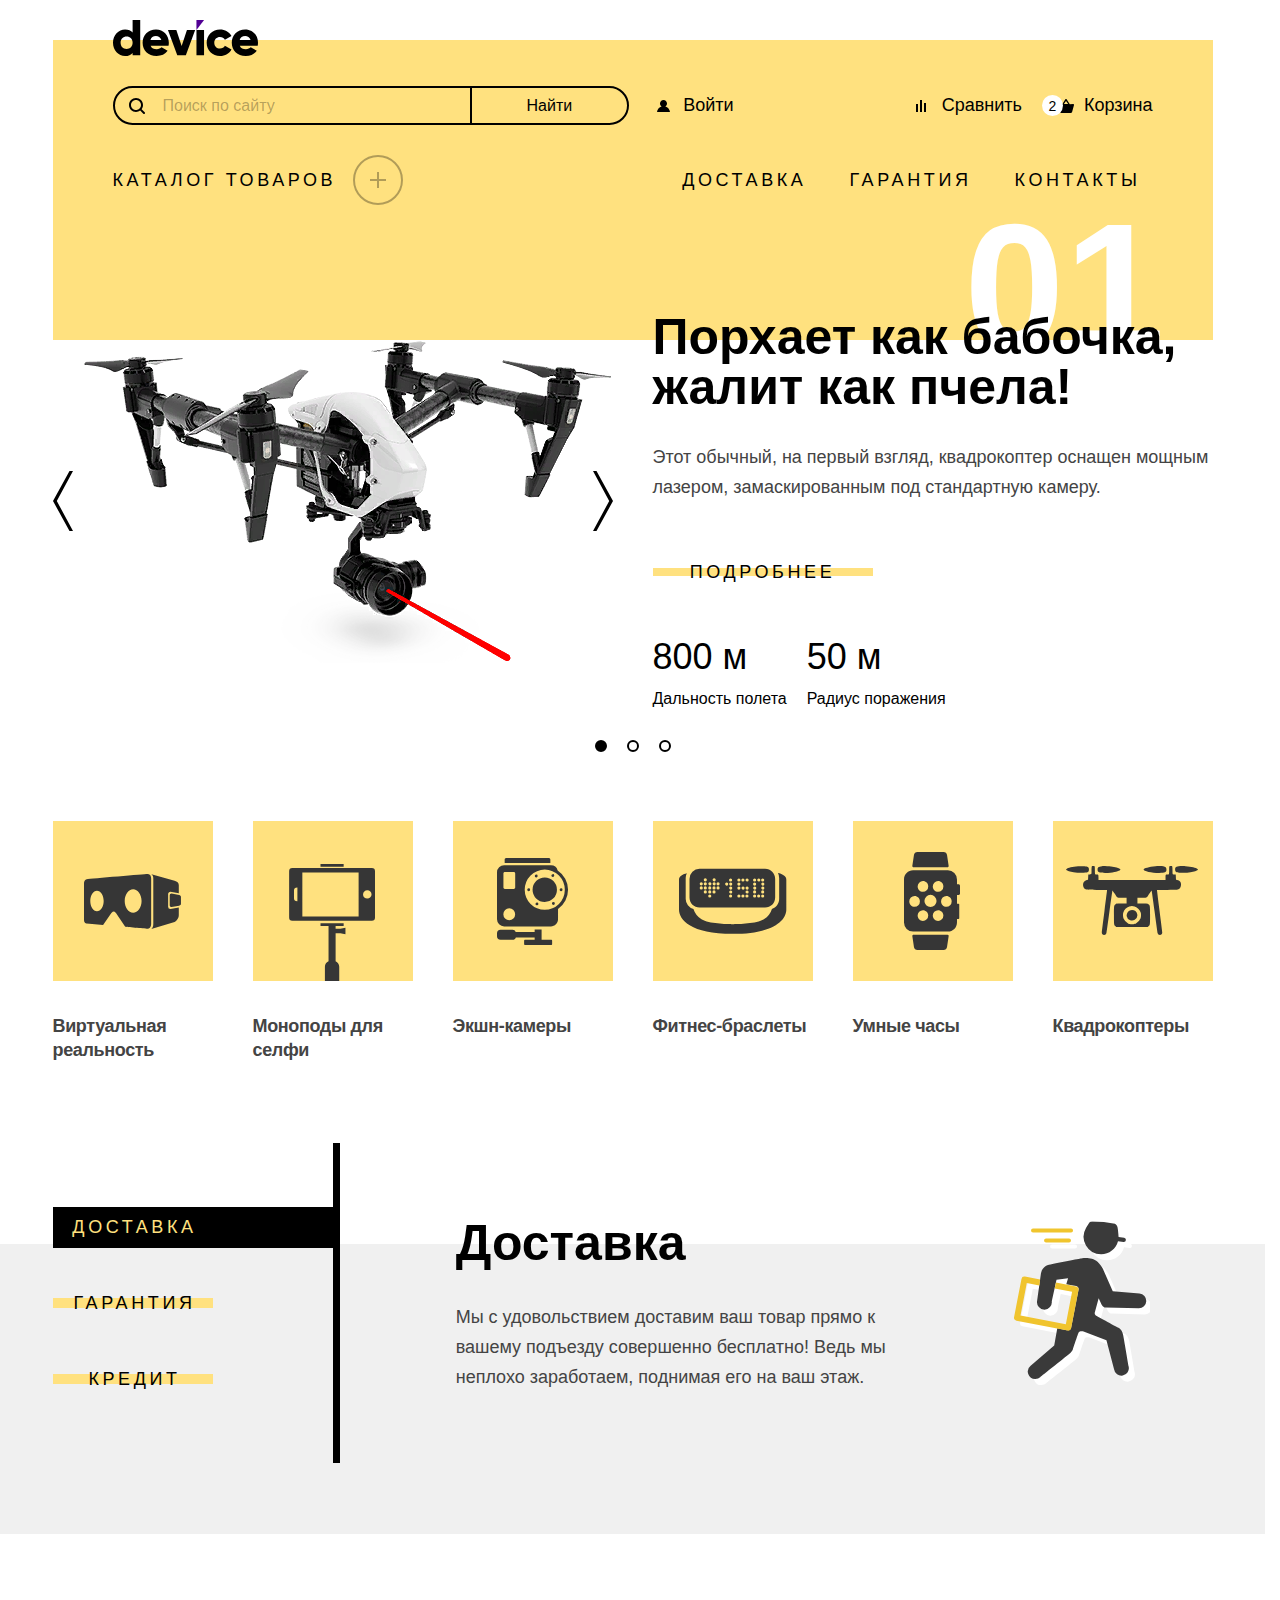
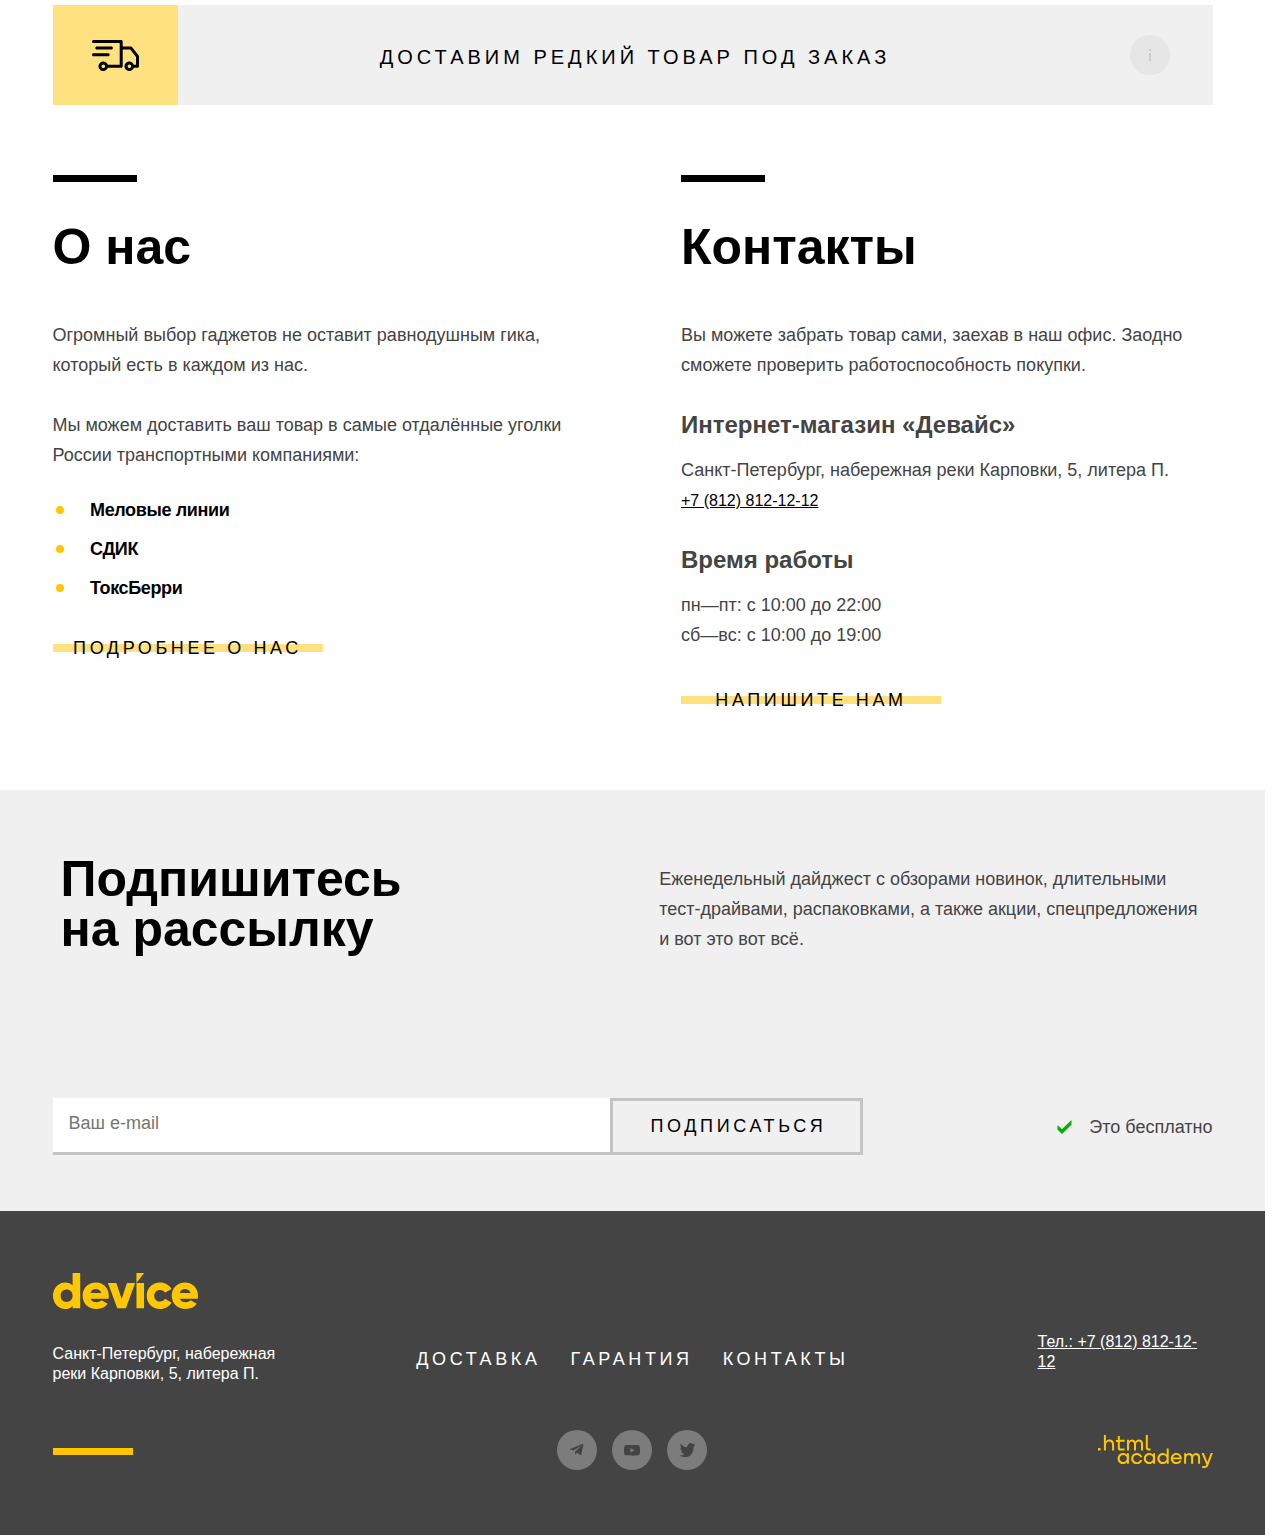
==== index.html @ 2ab0b75d "Верстает слайдер" ====
<!DOCTYPE html>
<html lang="ru">

  <head>
    <meta charset="utf-8">
    <title>HTML Academy: Девайс</title>
    <link rel="stylesheet" href="styles/styles.min.css">
    <link rel="icon" href="images/icons/favicon.png" type="image/png">
  </head>

  <body>

    <div class="grid-container">

      <header class="header">
        <a class="header__logo-link" href="#">
          <img src="images/logo-header.svg" width="145" height="36" alt="Логотип магазина Девайс">
        </a>
        <form class="header__search-form" action="https://echo.htmlacademy.ru/" method="post">
          <label class="header__search-title">
            <span class="visually-hidden">Найти товары в магазине Девайс</span>
            <input class="field header__search-input" type="text" name="search" placeholder="Поиск по сайту" required>
            <span class="header__search-icon"></span>
          </label>
          <button class="header__search-button button" type="submit">Найти</button>
        </form>
        <nav class="header__user-navigation">
          <a class="user-nav-link user-signin-link header__user-item" href="#">Войти</a>
          <a class="user-nav-link user-compare-link header__product-item" href="#">Сравнить</a>
          <div class="header__product-item">
            <a class="user-nav-link user-basket-link" href="#">Корзина
              <span class="header__basket-count">2</span>
            </a>
            <!-- Чтобы открыть поповер с корзиной, нужно добавить класс "header_basket-open" -->
            <div class="header__basket-container">
              <ul class="header__basket-list">
                <li class="header__basket-item">
                  <a class="header__basket-link" href="#">
                    <img class="header__basket-thumb" src="images/products/amateur-selfie-stick-small.jpg" width="39" height="43" alt="Любительская селфи-палка">
                    <h2 class="header__basket-title">Любительская селфи-палка</h2>
                  </a>
                  <button class="header__basket-close-button" type="button">
                    <span class="visually-hidden">Удалить товар из корзины</span>
                  </button>
                </li>
                <li class="header__basket-item">
                  <a class="header__basket-link" href="#">
                    <img class="header__basket-thumb" src="images/products/professional-selfie-stick-small.jpg" width="39" height="43" alt="Профессиональная селфи-палка">
                    <h2 class="header__basket-title">Профессиональная селфи-палка</h2>
                  </a>
                  <button class="header__basket-close-button" type="button">
                    <span class="visually-hidden">Удалить товар из корзины</span>
                  </button>
                </li>
              </ul>
              <div class="header__basket-info">
                <span class="header__basket-total">Товаров:
                  <span class="header__basket-total-count">2</span>
                </span>
                <span class="header__basket-price">Сумма:
                  <span class="header__basket-sum">2000</span> ₽
                </span>
              </div>
              <a class="button header__basket-open-button" href="#">Открыть корзину</a>
            </div>
          </div>
        </nav>
        <div class="catalog header__catalog">
          <a class="button catalog__button" href="#">Каталог товаров</a>
          <!-- Чтобы открыть каталог, нужно добавить класс "catalog_open" -->
          <ul class="catalog__list">
            <li class="catalog__item">
              <a class="catalog__link" href="#">Виртуальная реальность</a>
            </li>
            <li class="catalog__item">
              <a class="catalog__link" href="#">Моноподы для cелфи</a>
            </li>
            <li class="catalog__item">
              <a class="catalog__link" href="#">Экшн-камеры</a>
            </li>
            <li class="catalog__item">
              <a class="catalog__link" href="#">Фитнес-браслеты</a>
            </li>
            <li class="catalog__item">
              <a class="catalog__link" href="#">Умные часы</a>
            </li>
            <li class="catalog__item">
              <a class="catalog__link" href="#">Квадрокоптеры</a>
            </li>
          </ul>
        </div>
        <nav class="nav-info header__info-navigation">
          <ul class="nav-info__list">
            <li class="nav-info__item">
              <a class="nav-info__link" href="#">Доставка</a>
            </li>
            <li class="nav-info__item">
              <a class="nav-info__link" href="#">Гарантия</a>
            </li>
            <li class="nav-info__item">
              <a class="nav-info__link" href="#">Контакты</a>
            </li>
          </ul>
        </nav>
      </header>

      <main class="main">
        <h1 class="visually-hidden">Интернет-магазин Девайс</h1>
        <section class="slider">
          <div class="slider__count">
            <span class="slider__count-number slider_opacity">01</span>
          </div>
          <div class="slider__inner">
            <div class="slider__images">
              <img class="slider__image slider_opacity" src="images/products/slider/product-1.png" width="560" height="349" alt="Самые популярные товары">
              <div class="slider__buttons">
                <button class="button slider__button-control slider_prev" type="button">
                  <span class="visually-hidden">Предыдущий товар</span>
                </button>
                <button class="button slider__button-control slider_next" type="button">
                  <span class="visually-hidden">Следующий товар</span>
                </button>
              </div>
            </div>
            <h2 class="heading slider__title slider_opacity">Порхает как бабочка, жалит как пчела!</h2>
            <p class="paragraph slider__description slider_opacity">Этот обычный, на первый взгляд, квадрокоптер оснащен мощным лазером, замаскированным под стандартную камеру.</p>
            <a class="button slider__button button_yellow" href="#">Подробнее</a>
            <div class="product-parameters slider__parameters slider_opacity">
              <dl class="product-parameters__list">
                <dt class="product-parameters__title">Дальность полета</dt>
                <dd class="product-parameters__description">800 м</dd>
              </dl>
              <dl class="product-parameters__list">
                <dt class="product-parameters__title">Радиус поражения</dt>
                <dd class="product-parameters__description">50 м</dd>
              </dl>
            </div>
            <ol class="slider__pagination">
              <li class="slider__pagination-item">
                <button class="button slider__point slider_current-point" type="button" id="element_1">
                  <span class="visually-hidden">1 товар</span>
                </button>
              </li>
            </ol>
          </div>
        </section>
        <section class="products">
          <h2 class="visually-hidden">Преимущества магазина Девайс</h2>
          <ul class="products__list">
            <li class="products products__item">
              <a class="products__link" href="#">
                <span class="products__logo products_virtual-reality"></span>
                <p class="paragraph products__text">Виртуальная реальность</p>
              </a>
            </li>
            <li class="products products__item">
              <a class="products__link" href="#">
                <span class="products__logo products_monopods"></span>
                <p class="paragraph products__text">Моноподы для селфи</p>
              </a>
            </li>
            <li class="products products__item">
              <a class="products__link" href="#">
                <span class="products__logo products_action-cameras"></span>
                <p class="paragraph products__text">Экшн-камеры</p>
              </a>
            </li>
            <li class="products products__item">
              <a class="products__link" href="#">
                <span class="products__logo products_fitness-bracelets"></span>
                <p class="paragraph products__text">Фитнес-браслеты</p>
              </a>
            </li>
            <li class="products products__item">
              <a class="products__link" href="#">
                <span class="products__logo products_smart-watches"></span>
                <p class="paragraph products__text">Умные часы</p>
              </a>
            </li>
            <li class="products products__item">
              <a class="products__link" href="#">
                <span class="products__logo products_quadrocopters"></span>
                <p class="paragraph products__text">Квадрокоптеры</p>
              </a>
            </li>
          </ul>
        </section>
        <section class="advantages">
          <div class="advantages__background"></div>
          <div class="advantages__wrapper">
            <ul class="advantages__list">
              <li class="advantages__item">
                <button class="button advantages__button button_yellow advantages_current" type="button">
                  <span class="advantages__button-text">Доставка</span>
                </button>
              </li>
              <li class="advantages__item">
                <button class="button advantages__button button_yellow" type="button">
                  <span class="advantages__button-text">Гарантия</span>
                </button>
              </li>
              <li class="advantages__item">
                <button class="button advantages__button button_yellow" type="button">
                  <span class="advantages__button-text">Кредит</span>
                </button>
              </li>
            </ul>
            <div class="advantages__inner">
              <div class="advantages__description advantages_delivery">
                <h2 class="advantages__title">Доставка</h2>
                <p class="paragraph advantages__text">Мы с удовольствием доставим ваш товар прямо к вашему подъезду совершенно бесплатно! Ведь мы неплохо заработаем, поднимая его на ваш этаж.</p>
              </div>
              <div class="advantages__description advantages_warranty visually-hidden">
                <h2 class="advantages__title">Гарантия</h2>
                <p class="paragraph advantages__text">Если из-за возгорания купленного у нас товара у вас сгорит дом — не переживайте, мы выдадим вам новый. Товар, не дом, конечно же.</p>
              </div>
              <div class="advantages__description advantages_credit visually-hidden">
                <h2 class="advantages__title">Кредит</h2>
                <p class="paragraph advantages__text">Залезть в долговую яму стало проще! Кредитные консультанты подберут для вас наиболее выгодные условия кредита. Выгодные для банка, разумеется.</p>
              </div>
            </div>
          </div>
        </section>
        <div class="delivery">
          <a class="delivery__link" href="#">Доставим редкий товар под заказ</a>
        </div>
        <section class="about">
          <div class="about__wrapper">
            <h2 class="heading about__title-h2">О нас</h2>
            <p class="paragraph about__text">Огромный выбор гаджетов не оставит равнодушным гика, который есть в каждом из нас.</p>
            <p class="paragraph about__text">Мы можем доставить ваш товар в самые отдалённые уголки России транспортными компаниями:</p>
            <ul class="list about__list">
              <li class="list__item about__item">Меловые линии</li>
              <li class="list__item about__item">СДИК</li>
              <li class="list__item about__item">ТоксБерри</li>
            </ul>
            <a class="button about__button button_yellow" href="#">Подробнее о нас</a>
          </div>
          <div class="about__wrapper">
            <h2 class="heading about__title-h2">Контакты</h2>
            <p class="paragraph about__text">Вы можете забрать товар сами, заехав в наш офис. Заодно сможете проверить работоспособность покупки.</p>
            <h3 class="heading about__title-h3">Интернет-магазин «Девайс»</h3>
            <p class="paragraph about__text">Санкт-Петербург, набережная реки Карповки, 5, литера П.
              <a class="phone-number about__link" href="tel:+78128121212">+7 (812) 812-12-12</a>
            </p>
            <h3 class="heading about__title-h3">Время работы</h3>
            <p class="paragraph about__text">
              пн—пт: с 10:00 до 22:00<br>
              сб—вс: с 10:00 до 19:00
            </p>
            <a class="button about__button button_yellow about_button" href="#">Напишите нам</a>
          </div>
        </section>
        <section class="subscribe">
          <div class="subscribe__wrapper">
            <h2 class="heading subscribe__title-h2">Подпишитесь на рассылку</h2>
            <p class="paragraph subscribe__text">Еженедельный дайджест с обзорами новинок, длительными тест-драйвами, распаковками, а также акции, спецпредложения и вот это вот всё.</p>
            <form class="subscribe__form" action="https://echo.htmlacademy.ru/" method="post">
              <label class="subscribe__label">
                <span class="visually-hidden">Введите свой e-mail</span>
                <!-- Класс ошибки для поля ввода "subscribe_error" -->
                <input class="field subscribe__input" type="email" name="email" placeholder="Ваш e-mail" required>
              </label>
              <button class="button subscribe__button" type="submit">Подписаться</button>
              <!-- Класс отображения текстовой ошибки - "subscribe_error-open" -->
              <span class="subscribe__error-text">Забавный у вас адрес</span>
            </form>
            <span class="subscribe__free">Это бесплатно</span>
          </div>
        </section>
      </main>

      <footer class="footer">
        <div class="footer__inner">
          <div class="footer__contacts">
            <a class="footer__logo-link" href="#">
              <img src="images/logo-footer.svg" width="145" height="36" alt="Логотип магазина Девайс">
            </a>
            <address class="footer__address">Санкт-Петербург, набережная реки Карповки, 5, литера П.</address>
          </div>
          <div class="footer__info-wrapper">
            <nav class="nav-info footer__info-navigation">
              <ul class="nav-info__list footer_nav-info_list">
                <li class="nav-info__item footer_nav-info_margin">
                  <a class="nav-info__link footer_nav-info_link" href="#">Доставка</a>
                </li>
                <li class="nav-info__item footer_nav-info_margin">
                  <a class="nav-info__link footer_nav-info_link" href="#">Гарантия</a>
                </li>
                <li class="nav-info__item footer_nav-info_margin">
                  <a class="nav-info__link footer_nav-info_link" href="#">Контакты</a>
                </li>
              </ul>
            </nav>
            <ul class="social-list footer__social-wrapper">
              <li class="social-item footer__social-item">
                <a class="social-link footer__social-link social-link_telegram" href="https://t.me/htmlacademy" target="_blank" rel="nofollow">
                  <span class="visually-hidden">Станица в Телеграм</span>
                </a>
              </li>
              <li class="social-item footer__social-item">
                <a class="social-link footer__social-link social-link_youtube" href="https://www.youtube.com/user/htmlacademyru" target="_blank" rel="nofollow">
                  <span class="visually-hidden">Станица в YouTube</span>
                </a>
              </li>
              <li class="social-item footer__social-item">
                <a class="social-link footer__social-link social-link_twitter" href="https://twitter.com/htmlacademy_ru" target="_blank" rel="nofollow">
                  <span class="visually-hidden">Станица в Твиттере</span>
                </a>
              </li>
            </ul>
          </div>
          <div class="phone footer__phone-wrapper">
            <a class="phone-number footer__phone" href="tel:+78128121212">Тел.: +7 (812) 812-12-12</a>
            <a class="copyright footer__copyright" href="https://htmlacademy.ru/" aria-label="Сайт разработчиков макета" target="_blank">
              <svg class="copyright__svg footer_copyright-svg" width="115" height="33" viewBox="0 0 115 33" xmlns="http://www.w3.org/2000/svg" role="img">
                <path d="M0 12.9v2.6h2.5v-2.6H0ZM11.6 4.5c-1.6 0-2.8.7-3.6 1.7h-.1V0h-2v15.5h2v-5.3c0-2.1 1.3-3.6 3.3-3.6 1.8 0 2.9 1.4 2.9 3.2v5.7h2V9.4c.1-3-1.8-4.9-4.5-4.9ZM26.6 4.8h-4.8V1.1h-2v3.8h-1.9v2h1.9v6c0 1.7 1 2.7 2.7 2.7h4.1v-2h-3.7c-.7 0-1.1-.4-1.1-1.1V6.8h4.8v-2ZM41.1 4.6c-1.6 0-2.9.8-3.5 2.1h-.1c-.6-1.2-1.8-2.1-3.4-2.1-1.4 0-2.5.8-3.1 1.8h-.1V4.8H29v10.6h2V10c0-2 1-3.5 2.6-3.5 1.5 0 2.4 1 2.4 2.6v6.3h2V9.8c0-2.4 1.4-3.3 2.6-3.3 1.5 0 2.4 1 2.4 2.6v6.3h2V8.9c.1-2.5-1.4-4.3-3.9-4.3ZM47.8 12.7c0 1.7 1 2.7 2.8 2.7h2v-2h-1.7c-.7 0-1.1-.4-1.1-1.1V0h-2v12.7ZM28.9 19.7c-.9-1.1-2.2-1.8-3.9-1.8-3.1 0-5.4 2.3-5.4 5.6s2.3 5.6 5.4 5.6c1.8 0 3-.8 3.8-1.9h.1v1.6h2V18.2h-2v1.5Zm-3.6 7.4c-2.2 0-3.6-1.6-3.6-3.6s1.4-3.6 3.6-3.6 3.6 1.6 3.6 3.6c0 1.9-1.4 3.6-3.6 3.6ZM44.2 22c-.5-2.4-2.6-4.1-5.4-4.1a5.4 5.4 0 0 0-5.6 5.6c0 3.1 2.2 5.6 5.6 5.6 2.8 0 4.9-1.8 5.4-4.2h-2.1a3.4 3.4 0 0 1-3.3 2.3c-2.2 0-3.6-1.6-3.6-3.6s1.4-3.6 3.6-3.6c1.6 0 2.8 1 3.3 2.2h2.1V22ZM55.1 19.7c-.9-1.1-2.2-1.8-3.9-1.8-3.1 0-5.4 2.3-5.4 5.6s2.3 5.6 5.4 5.6c1.8 0 3-.8 3.8-1.9h.1v1.6h2V18.2h-2v1.5Zm-3.6 7.4c-2.2 0-3.6-1.6-3.6-3.6s1.4-3.6 3.6-3.6 3.6 1.6 3.6 3.6c0 1.9-1.5 3.6-3.6 3.6ZM68.7 19.8c-.9-1.1-2.2-1.9-3.9-1.9-3.1 0-5.4 2.3-5.4 5.6s2.2 5.6 5.4 5.6c1.7 0 3-.8 3.8-1.8h.1v1.5h2V13.4h-2v6.4Zm-3.6 7.3c-2.2 0-3.6-1.6-3.6-3.6s1.4-3.6 3.6-3.6 3.6 1.6 3.6 3.6c-.1 2-1.5 3.6-3.6 3.6ZM78.3 17.9c-3.3 0-5.5 2.5-5.5 5.6 0 3 2.1 5.6 5.5 5.6 2.5 0 4.5-1.3 5.2-3.6h-2.1c-.5 1-1.6 1.6-3 1.6-1.9 0-3.3-1.3-3.4-2.9h8.8c.2-3.6-2-6.3-5.5-6.3Zm0 1.9c1.7 0 3 1 3.3 2.6h-6.5c.3-1.5 1.5-2.6 3.2-2.6ZM98.2 17.9c-1.6 0-2.9.8-3.6 2h-.1c-.6-1.2-1.8-2-3.4-2-1.4 0-2.5.7-3.1 1.8v-1.5h-1.9v10.6h2v-5.4c0-2 1-3.4 2.6-3.5 1.5 0 2.4 1 2.4 2.6v6.3h2v-5.6c0-2.4 1.4-3.3 2.6-3.3 1.5 0 2.4 1 2.4 2.6v6.3h2v-6.5c.1-2.6-1.4-4.4-3.9-4.4ZM109.4 27l-3.6-8.9h-2.2l4.8 11.6c-.3.9-.7 1.2-1.7 1.2h-2.5v2h2.5c1.8 0 2.8-.8 3.5-2.6l4.7-12.2h-2.1l-3.4 8.9Z" />
              </svg>
            </a>
          </div>
        </div>
      </footer>
    </div>
    <dialog class="modal" id="modal-delivery">
      <section class="modal__wrapper">
        <h2 class="heading modal__title">Доставка под заказ</h2>
        <button class="button modal__close-button" type="button">
          <span class="visually-hidden">Закрыть окно доставки</span>
        </button>
        <form class="modal__form" action="https://echo.htmlacademy.ru/" method="post">
          <label class="modal__input-title modal__input-title_name modal__input-title_margin">
            <span class="modal__input-text">Ваше имя:</span>
            <span class="modal__input-inner modal__input-inner_name">
              <input class="field modal__input modal__input_name" type="text" name="name" placeholder="Введите имя">
            </span>
            <!-- Для отображение заметки, надо добавить класс "modal__info_show" блоку ниже -->
            <span class="modal__info modal__info_name">Добавьте имя</span>
          </label>
          <!-- Чтобы отобразить сообщение об ошибке, надо добавить класс "modal__input-title_error" блоку ниже -->
          <label class="modal__input-title modal__input-title_email modal__input-title_margin">
            <span class="modal__input-text">Ваш e-mail:</span>
            <span class="modal__input-inner modal__input-inner_email">
              <input class="field modal__input modal__input_email" type="text" name="e-mail" placeholder="Введите e-mail">
            </span>
            <span class="modal__info modal__info_error-text">Забавный у вас адрес</span>
          </label>
          <label class="modal__input-title modal__input-title_comment">
            <span class="modal__input-text">Что нужно привезти:</span>
            <span class="modal__input-inner">
              <input class="field modal__input" type="text" name="comment" placeholder="В свободной форме">
            </span>
          </label>
          <div class="modal__wrapper-tooltip">
            <span class="modal__inner-tooltip">
              <label class="modal__input-title modal__input-title_display" for="input-amount">
                <span class="modal__input-text">Количество:</span>
              </label>
              <span class="tooltip modal__tooltip">
                <button class="button tooltip__button" type="button" aria-labelledby="tooltip-text"></button>
                <span class="tooltip__text" id="tooltip-text">Постараемся найти, сколько нужно. Привезём сколько получится по требованиям к провозу багажа.</span>
              </span>
            </span>
            <div class="modal__inner-input">
              <button class="button modal__button-input modal__button-input_minus" type="button">
                <span class="visually-hidden">Уменьшить количество</span>
              </button>
              <button class="button modal__button-input modal__button-input_plus" type="button">
                <span class="visually-hidden">Увеличить количество</span>
              </button>
              <input class="field modal__input modal__input_number" id="input-amount" type="number" name="amount" value="1">
            </div>
          </div>
          <button class="button modal__button-submit button_yellow" type="submit">Отправить</button>
        </form>
      </section>
    </dialog>
    <script src="scripts/script.js"></script>
    <script src="scripts/modal.js"></script>
    <script src="scripts/slider.js"></script>
  </body>

</html>
---- styles/styles.min.css ----
.modal__button-input:hover,.modal__close-button:hover,.phone-number:hover,.footer__logo-link:hover,.products__link:hover,.slider__point:hover,.slider__button-control:hover,.nav-info__link:hover,.catalog__link:hover,.header__basket-close-button:hover,.header__basket-link:hover,.header__logo-link:hover,.user-nav-link:hover{opacity:.6}.modal__button-input:active,.modal__input:disabled,.modal__close-button:active,.phone-number:active,.social-link:active::before,.footer__logo-link:active,.copyright__svg:active,.subscribe__button:disabled,.subscribe__input:disabled,.delivery__link:active,.products__link:active,.slider__point:active,.slider__button-control:active,.nav-info__link:active,.catalog__link:active,.header__basket-close-button:active,.header__basket-link:active,.header__logo-link:active,.user-nav-link:active,.header__search-button:disabled,.header__search-input:disabled+.header__search-form__icon,.header__search-input:disabled,.button:disabled{opacity:.3}.header__search-button:disabled,.header__search-input:disabled+.header__search-form__icon,.header__search-input:disabled,.button:disabled{pointer-events:none}.social-list,.advantages__list,.products__list,.slider__pagination,.nav-info__list,.catalog__list,.header__basket-list,.list{margin:0;padding:0;list-style:none}.phone-number,.delivery__link,.products__link,.nav-info__link,.catalog__link,.header__basket-link{color:#000;text-decoration:none}@font-face{font-style:normal;font-weight:400;font-family:"Rubik";font-display:swap;src:url("../fonts/rubik/rubik-400.woff2") format("woff2")}@font-face{font-style:normal;font-weight:700;font-family:"Rubik";font-display:swap;src:url("../fonts/rubik/rubik-700.woff2") format("woff2")}@font-face{font-style:normal;font-weight:800;font-family:"Raleway";font-display:swap;src:url("../fonts/raleway/raleway-800.woff2") format("woff2")}*,*::before,*::after{box-sizing:border-box}*:focus{outline:2px solid #af4fff}*:focus:not(:focus-visible){outline:none}*:focus-visible{outline:2px solid #af4fff}html{scrollbar-gutter:stable}body{min-width:1160px;height:100vh;margin:0;font-style:normal;font-weight:400;font-size:18px;line-height:30px;font-family:"Rubik",sans-serif}.visually-hidden{position:absolute;width:0;height:0;margin:-1px;padding:0;overflow:hidden;white-space:nowrap;border:0;clip:rect(0 0 0 0);-webkit-clip-path:inset(100%);clip-path:inset(100%)}.grid-container{display:grid;min-height:100%;margin:0 auto;padding-top:40px;-webkit-column-gap:40px;-moz-column-gap:40px;column-gap:40px;grid-template-columns:repeat(6, 1fr);grid-template-rows:-webkit-min-content 1fr -webkit-min-content;grid-template-rows:min-content 1fr min-content}.main{grid-column:1/-1}.heading,.paragraph{margin:0;margin-bottom:20px}.heading{font-family:"Raleway",sans-serif}.paragraph{color:#444}.field{font-size:inherit;font-family:inherit;color:#444;border:0}.button{position:relative;display:flex;justify-content:center;align-items:center;padding:10px;font-size:inherit;font-family:"Raleway",sans-serif;text-align:center;color:#000;text-transform:uppercase;text-decoration:none;background-color:rgba(0,0,0,0);border:none;cursor:pointer}.button:focus{z-index:1}.button_yellow{z-index:1;width:-webkit-max-content;width:-moz-max-content;width:max-content;padding:5px 15px;letter-spacing:.2em}.button_yellow::before{content:"";position:absolute;z-index:-1;width:100%;height:22%;background-color:#ffe17f;transition:height .2s}.button_yellow:hover::before{height:100%}.button_yellow:active::before{background-color:#fc3}.product-parameters{display:flex;flex-wrap:wrap}.product-parameters__list{display:flex;flex-direction:column;margin:0;margin-right:20px;margin-bottom:26px}.product-parameters__title{font-size:16px}.product-parameters__description{order:-1;margin:0;margin-bottom:12px;font-size:36px}.list{margin-bottom:30px;margin-left:20px;line-height:20px}.list__item{position:relative;margin-bottom:19px;padding-left:34px}.list__item::before{content:"";position:absolute;top:0;bottom:0;left:0;width:8px;height:8px;margin:auto;background-color:#000;border-radius:50%}.tooltip{position:relative}.tooltip__button{width:26px;height:26px;background-color:#ffe17f;background-image:url("../images/icons/tooltip-icon.svg");background-repeat:no-repeat;background-position:center;border-radius:50%}.tooltip__button:focus{outline:2px solid #af4fff}.tooltip__button:hover+.tooltip__text,.tooltip__button:focus+.tooltip__text{display:block}.tooltip__text{position:absolute;top:100%;right:-35px;z-index:1;display:none;width:-webkit-max-content;width:-moz-max-content;width:max-content;max-width:200px;margin-top:10px;padding:19px;font-weight:400;font-size:16px;line-height:20px;color:#fff;background-color:#000}.tooltip__text::before{content:"";position:absolute;right:40px;bottom:100%;width:14px;height:6px;background-image:url("../images/icons/tooltip-arrow.svg");background-repeat:no-repeat}.user-nav-link{position:relative;display:inline-block;padding:8px 0 8px 26px;line-height:21px;color:#000;text-decoration:none}.user-nav-link::before{content:"";position:absolute;top:0;bottom:0;left:0;margin:auto;background-repeat:no-repeat}.user-signin-link::before{width:13px;height:12px;background-image:url("../images/icons/user.svg")}.user-compare-link::before{width:10px;height:12px;background-image:url("../images/icons/compare.svg")}.user-basket-link::before{width:16px;height:14px;background-image:url("../images/icons/basket.svg")}.header{position:relative;display:grid;width:1160px;margin:0 auto;padding:46px 60px 0 60px;-webkit-column-gap:26px;-moz-column-gap:26px;column-gap:26px;background-color:#ffe17f;grid-column:1/-1;grid-template-columns:1.047fr 1fr;row-gap:30px}.header__logo-link{position:absolute;top:-20px;left:60px}.header__search-form{display:flex;flex-shrink:0;max-width:519px;overflow:hidden;grid-column-start:1}.header__search-title{position:relative}.header__search-input{width:359px;height:100%;padding:9px 10px 8px 48px;font-size:16px;line-height:21px;background-color:rgba(0,0,0,0);border:2px solid #000;border-radius:50px 0 0 50px}.header__search-input:focus{z-index:1;border:2px solid #af4fff;outline:none}.header__search-input::-webkit-input-placeholder{color:rgba(0,0,0,.3)}.header__search-input::-moz-placeholder{color:rgba(0,0,0,.3)}.header__search-input:-ms-input-placeholder{color:rgba(0,0,0,.3)}.header__search-input::-ms-input-placeholder{color:rgba(0,0,0,.3)}.header__search-input::placeholder{color:rgba(0,0,0,.3)}.header__search-icon{position:absolute;top:0;bottom:0;left:16px;width:16px;height:16px;margin:auto;background-image:url("../images/icons/search.svg");background-repeat:no-repeat;pointer-events:none}.header__search-button{position:relative;left:-2px;width:160px;padding:7px 10px;font-size:16px;line-height:21px;font-family:inherit;text-transform:none;border:2px solid #000;border-radius:0 50px 50px 0}.header__search-button:hover{color:#fff;background-color:#000}.header__search-button:focus{border:2px solid #af4fff;outline:none}.header__search-button:active{color:rgba(255,255,255,.3)}.header__search-button:disabled{color:#000;background-color:rgba(0,0,0,0)}.header__user-navigation{display:flex;flex-wrap:wrap;justify-content:flex-end;align-content:center;width:100%;grid-column-end:-1}.header__user-item:not(:first-child){margin-left:36px}.header__product-item:not(:first-child){margin-left:36px}.header__user-item+.header__product-item{margin-left:auto}.header__product-item{position:relative}.header__basket-count{position:absolute;top:0;bottom:0;left:-16px;width:21px;height:21px;margin:auto;padding:3px 0;overflow:hidden;font-size:14px;line-height:17px;text-align:center;background-color:#fff;border-radius:50%}.header__basket-container{position:absolute;top:100%;left:0;z-index:2;display:none;width:320px;margin-top:10px;padding:20px;background-color:#000;-webkit-transform:translate(-50%);transform:translate(-50%)}.header__basket-container::before{content:"";position:absolute;bottom:100%;left:50%;width:14px;height:6px;background-image:url("../images/icons/popover-arrow.svg");background-repeat:no-repeat;-webkit-transform:translate(-50%);transform:translate(-50%)}.header_basket-open{display:block}.header__basket-item{display:flex;justify-content:space-between;margin-bottom:40px}.header__basket-link{display:flex}.header__basket-thumb{margin-right:23px;-o-object-fit:cover;object-fit:cover}.header__basket-title{margin:0;margin-right:40px;font-weight:400;font-size:16px;line-height:20px;color:#fff}.header__basket-close-button{position:relative;top:0;right:0;flex-shrink:0;width:10px;height:10px;padding:0;background-color:rgba(0,0,0,0);background-image:url("../images/icons/basket-close-button.svg");background-repeat:no-repeat;border:0;cursor:pointer}.header__basket-info{display:flex;justify-content:space-between;margin-bottom:40px;font-size:16px;line-height:20px;color:#fff}.header__basket-open-button{padding:16px 10px 13px 10px;font-weight:800;font-size:18px;line-height:21px;background-color:#fff}.header__basket-open-button:hover{background-color:#ffe17f}.header__basket-open-button:active{color:rgba(0,0,0,.3)}.header__catalog{grid-column:1}.header__info-navigation{grid-column-end:-1}.catalog{z-index:1;justify-self:start}.catalog__button{z-index:1;padding:0;font-size:18px;line-height:21px;letter-spacing:.2em}.catalog__button::after{content:"";flex-shrink:0;width:50px;height:50px;margin-left:17px;background-image:url("../images/icons/catalog-plus.svg");background-repeat:no-repeat;background-position:center;border:2px solid #000;border-radius:50%;opacity:.3}.catalog__button:hover::after{opacity:1}.catalog_minus::after{background-image:url("../images/icons/catalog-minus.svg")}.catalog__list{position:absolute;top:100%;left:0;display:none;flex-direction:column;flex-wrap:wrap;align-content:flex-start;width:100%;max-height:170px;padding:15px 60px 38px 60px;font-size:16px;line-height:18px;background-color:#ffe17f}.catalog_open{display:flex}.catalog__item{width:100%;max-width:252px}.catalog__link{display:inline-block;margin-right:40px;margin-bottom:18px}.nav-info__list{display:flex;flex-wrap:wrap;align-content:center;height:100%;padding-left:25px}.nav-info__item:not(:last-child){margin-right:43px}.nav-info__link{position:relative;z-index:1;display:inline-block;padding:10px 0;line-height:21px;font-family:"Raleway",sans-serif;text-transform:uppercase;letter-spacing:.2em}.slider{width:100%;width:1160px;margin:0 auto;margin-bottom:41px}.slider_opacity{opacity:1;transition:opacity .2s}.slider__count{position:relative;padding-right:48px;text-align:right;background-color:#ffe17f}.slider__count-number{position:relative;bottom:-18px;font-weight:700;font-size:180px;line-height:.71;color:#fff}.slider__inner{position:relative;top:-28px;display:grid;min-height:440px;-webkit-column-gap:40px;-moz-column-gap:40px;column-gap:40px;grid-template-columns:1fr 1fr;grid-template-rows:1fr repeat(5, -webkit-min-content);grid-template-rows:1fr repeat(5, min-content)}.slider__images{position:relative;top:-25px;align-self:center;grid-column:1;grid-row:1/span 4}.slider__image{width:100%;height:100%;max-height:425px;vertical-align:middle;-o-object-fit:contain;object-fit:contain}.slider__buttons{position:absolute;top:50%;left:0;display:flex;justify-content:space-between;width:100%;-webkit-transform:translateY(-50%);transform:translateY(-50%)}.slider__button-control{width:20px;height:60px;background-image:url("../images/icons/slider-arrow.svg");background-repeat:no-repeat}.slider_next{-webkit-transform:scale(-1, 1);transform:scale(-1, 1)}.slider__title{margin-bottom:29px;font-size:50px;line-height:50px;font-family:"Raleway",sans-serif;grid-column-end:-1}.slider__description{margin-bottom:50px;grid-column-end:-1}.slider__button{width:100%;max-width:220px;margin-bottom:50px;grid-column-end:-1;justify-self:start}.slider__parameters{grid-column-end:-1;justify-self:start}.slider__pagination{display:flex;flex-wrap:wrap;grid-column:1/-1;justify-self:center}.slider__pagination-item:not(:last-child){margin-right:20px}.slider__point{width:12px;height:12px;padding:0;border:2px solid #000;border-radius:50%;transition:background-color .4s}.slider_current-point{background-color:#000;pointer-events:none}.products{width:100%;max-width:1160px;margin:0 auto;margin-bottom:81px}.products__list{display:grid;gap:40px;grid-template-columns:repeat(6, 160px)}.products__link{display:inline-block}.products__logo{display:inline-block;width:160px;height:160px;margin-bottom:24px;background-color:#ffe17f;background-repeat:no-repeat;background-position:center}.products_virtual-reality{background-image:url("../images/products/icons/virtual-reality.svg")}.products_monopods{background-image:url("../images/products/icons/monopods.svg");background-position-y:bottom}.products_action-cameras{background-image:url("../images/products/icons/action-cameras.svg")}.products_fitness-bracelets{background-image:url("../images/products/icons/fitness-bracelets.svg")}.products_smart-watches{background-image:url("../images/products/icons/smart-watches.svg")}.products_quadrocopters{background-image:url("../images/products/icons/quadrocopters.svg")}.products__text{font-weight:800;font-size:18px;line-height:24px;font-family:"Raleway",sans-serif;letter-spacing:-0.02em}.advantages{position:relative;margin-bottom:41px}.advantages__background{position:absolute;width:100%;min-height:290px;background-color:#f0f0f0}.advantages__wrapper{position:relative;top:-101px;display:grid;width:1160px;min-height:320px;margin:0 auto;grid-template-columns:280px 1fr}.advantages__wrapper::before{content:"";position:absolute;width:7px;height:100%;background-color:#000;grid-column-start:2}.advantages__list{align-self:center;grid-column-start:1}.advantages__item{display:inline-block;width:100%}.advantages__item:not(:last-child){margin-bottom:35px}.advantages__button{width:100%;max-width:160px;padding:0;overflow:hidden;transition:max-width .2s}.advantages__button::before{transition:height .2s,opacity .2s .2s}.advantages__button-text{flex-shrink:0;width:160px;padding:10px 10px 10px 14px;transition:-webkit-transform .2s;transition:transform .2s;transition:transform .2s, -webkit-transform .2s}.advantages_current{justify-content:flex-start;max-width:100%;padding:0;color:#ffe17f;background-color:#000}.advantages_current::before{visibility:hidden;opacity:0}.advantages_current:hover .advantages__button-text{-webkit-transform:translateX(30px);transform:translateX(30px)}.advantages_current:active::before{background:none}.advantages__inner{align-self:center;padding-left:14%;grid-column-end:-1}.advantages__description{position:relative;max-width:475px}.advantages__description::after{content:"";position:absolute;top:3px;left:100%;margin-left:17.5%;background-repeat:no-repeat}.advantages_delivery::after{width:136px;height:165px;background-image:url("../images/icons/advantages/advantages-delivery.svg")}.advantages_warranty::after{width:171px;height:195px;background-image:url("../images/icons/advantages/advantages-warranty.svg")}.advantages_credit::after{width:156px;height:189px;background-image:url("../images/icons/advantages/advantages-credit.svg")}.advantages__title{margin:0;margin-bottom:34px;font-size:50px;line-height:50px;font-family:"Raleway",sans-serif}.advantages__text{margin:0}.delivery{width:1160px;margin:0 auto 70px}.delivery__link{position:relative;display:inline-block;width:100%;padding:41px 137px 36px 142px;font-size:20px;line-height:23px;font-family:"Raleway",sans-serif;text-align:center;text-transform:uppercase;letter-spacing:.2em;background-color:#f0f0f0}.delivery__link::before{content:"";position:absolute;top:0;left:0;width:125px;height:100%;background-color:#ffe17f;background-image:url("../images/icons/delivery.svg");background-repeat:no-repeat;background-position:center}.delivery__link::after{content:"";position:absolute;top:0;right:43px;bottom:0;width:40px;height:40px;margin:auto;background-color:#e6e6e6;background-image:url("../images/icons/info.svg");background-repeat:no-repeat;background-position:center;background-blend-mode:overlay;border-radius:50%}.delivery__link:hover::before{background-color:#ffc700}.delivery__link:hover::after{background-blend-mode:normal}.about{display:grid;width:1160px;margin:0 auto;margin-bottom:70px;-webkit-column-gap:97px;-moz-column-gap:97px;column-gap:97px;grid-template-columns:1fr 1fr}.about__wrapper{position:relative;padding-top:47px}.about__wrapper::before{content:"";position:absolute;top:0;left:0;width:84px;height:7px;background-color:#000}.about__title-h2{margin-bottom:48px;font-size:50px;line-height:50px;font-family:"Raleway",sans-serif}.about__title-h3{margin-bottom:15px;font-weight:700;font-size:24px;color:#444}.about__text{margin-bottom:30px;color:#444}.about__list{margin-left:3.5px;font-weight:700;letter-spacing:-0.02em}.about__item::before{background-color:#ffc700}.about__button{width:100%;max-width:270px}.about_button{max-width:260px}.subscribe{background-color:#f0f0f0}.subscribe__wrapper{display:grid;width:1160px;margin:0 auto;padding:64px 0 56px 0;-webkit-column-gap:4.6%;-moz-column-gap:4.6%;column-gap:4.6%;grid-template-columns:1fr 1fr;row-gap:124px}.subscribe__title-h2{max-width:348px;padding-left:8px;font-size:50px;line-height:50px;grid-column-start:1}.subscribe__text{padding-top:10px;grid-column-end:-1}.subscribe__form{position:relative;display:flex;max-width:810px;grid-column:1/-1;grid-row-start:2}.subscribe__error-text{position:absolute;top:100%;display:none;font-size:14px;line-height:20px;color:#ff3d3d}.subscribe_error-open{display:block}.subscribe__label{position:relative;z-index:1;flex-grow:1}.subscribe__input{width:100%;height:100%;padding:11px 16px 14px 16px;font-size:inherit;border-bottom:3px solid #c4c4c4}.subscribe__input:focus{z-index:1;background-color:#dcdcdc;outline:2px solid #af4fff}.subscribe_error{border-bottom:3px solid #ff3d3d}.subscribe__button{width:253px;padding:15px 10px 15px 15px;line-height:21px;letter-spacing:.2em;border:3px solid #c4c4c4}.subscribe__button:hover,.subscribe__button:active{color:#fff;background-color:#000;border-color:#000}.subscribe__button:active{color:rgba(255,255,255,.3)}.subscribe__button:disabled{pointer-events:none}.subscribe__free{position:relative;align-self:center;max-width:250px;margin-left:20px;padding-left:32px;color:#444;grid-column-end:-1;grid-row-start:2;justify-self:end}.subscribe__free::before{content:"";position:absolute;top:0;bottom:0;left:0;width:15px;height:14px;margin:auto;background-image:url("../images/icons/status-success.svg");background-repeat:no-repeat}.copyright__svg{vertical-align:middle;fill:#000}.copyright__svg:hover{fill:#fff}.footer{padding:62px 3% 55px 3%;background-color:#444;grid-column:1/-1;grid-row-end:-1}.footer__inner{display:grid;width:100%;max-width:1160px;margin:0 auto;grid-template-columns:239px 1fr minmax(300px, 444px) 1.54fr 175px}.footer__contacts{position:relative;margin-bottom:32px}.footer__contacts::after{content:"";position:absolute;width:80px;height:7px;background-color:#ffc700}.footer__logo-link{display:inline-block;margin-bottom:26px}.footer__address{margin-bottom:64px;font-style:normal;font-size:16px;line-height:20px;color:#fff}.footer__info-wrapper{align-self:end;grid-column-start:3}.footer__info-navigation{margin-bottom:50px}.footer_nav-info_list{justify-content:center;padding-left:0}.footer_nav-info_margin:not(:last-child){margin-right:30px}.footer_nav-info_link{color:#fff}.footer__phone-wrapper{display:flex;flex-direction:column;align-self:end;grid-column-end:-1}.footer__phone{margin-bottom:63px;color:#fff}.footer__copyright{align-self:flex-end;margin-bottom:12px}.footer_copyright-svg{fill:#ffc700}.social-list{display:flex;flex-wrap:wrap;justify-content:center;line-height:12px}.social-item{margin-bottom:10px}.social-item:not(:last-child){margin-right:15px}.social-link{position:relative;display:inline-block;width:40px;height:40px;background-color:rgba(255,255,255,.3);border-radius:50%}.social-link::before{content:"";position:absolute;top:0;right:0;bottom:0;left:0;margin:auto;background-repeat:no-repeat}.social-link:hover{background-color:#ffc700}.social-link_telegram::before{width:14px;height:12px;background-image:url("../images/icons/social-telegram.svg")}.social-link_youtube::before{width:16px;height:11px;background-image:url("../images/icons/social-youtube.svg")}.social-link_twitter::before{width:15px;height:15px;background-image:url("../images/icons/social-twitter.svg")}.phone-number{display:inline-block;font-size:16px;line-height:20px;text-decoration:underline}.modal{width:100%;max-width:920px;padding:0;border:none}.modal__wrapper{display:grid;padding:63px 70px;border:10px solid #000;box-shadow:0 10px 0 rgba(0,0,0,.1);grid-template-columns:1fr auto;row-gap:37px}.modal::-webkit-backdrop{background-color:rgba(240,240,240,.9)}.modal::backdrop{background-color:rgba(240,240,240,.9)}.modal__wrapper-tooltip{grid-column:4}.modal__inner-tooltip{position:relative;display:inline-block;margin-bottom:7px}.modal__title{margin:0;padding-right:10px;font-size:50px;line-height:1;grid-column-start:1}.modal__close-button{box-sizing:content-box;width:26px;height:26px;margin-top:10px;padding:2px;background-image:url("../images/icons/close-modal.svg");background-repeat:no-repeat;background-position:center;grid-column-end:-1}.modal__form{display:grid;-webkit-column-gap:42px;-moz-column-gap:42px;column-gap:42px;grid-column:1/-1;grid-template-columns:repeat(2, 1fr) .85fr 180px;row-gap:38px}.modal__input-title{position:relative;display:flex;flex-direction:column;align-self:flex-start}.modal__input-title_margin{margin-bottom:20px}.modal__input-title_name{grid-column:1/span 2}.modal__input-title_email{grid-column:3/-1}.modal__input-title_comment{grid-column:1/span 3}.modal__input-title_error{color:#ff3d3d}.modal__input-title_error .modal__input{outline:2px solid #ff3d3d}.modal__input-title_error .modal__info_error-text{display:block}.modal__input-title_display{display:inline}.modal__inner-input{display:grid;grid-template-columns:repeat(3, 60px)}.modal__inner-input::after{content:"";position:absolute;top:0;right:21px;bottom:0;margin:auto;background-repeat:no-repeat;background-position:center;pointer-events:none}.modal__inner-input_name::after{width:13px;height:12px;background-image:url("../images/icons/input-name.svg")}.modal__inner-input_email::after{width:15px;height:12px;background-image:url("../images/icons/input-email.svg")}.modal__input-text{position:relative;margin-bottom:7px;font-weight:700;color:#000;letter-spacing:-0.02em}.modal__input{width:100%;padding:20px 50px 20px 20px;color:#000;background-color:#f0f0f0}.modal__input_number{padding-right:60px;padding-left:60px;text-align:center;-moz-appearance:textfield;grid-column:1/-1;grid-row-start:1}.modal__input_number::-webkit-outer-spin-button,.modal__input_number::-webkit-inner-spin-button{-webkit-appearance:none}.modal__input:hover{background-color:#dcdcdc}.modal__input:focus{outline:2px solid #af4fff}.modal__input::-webkit-input-placeholder{color:rgba(0,0,0,.3)}.modal__input::-moz-placeholder{color:rgba(0,0,0,.3)}.modal__input:-ms-input-placeholder{color:rgba(0,0,0,.3)}.modal__input::-ms-input-placeholder{color:rgba(0,0,0,.3)}.modal__input::placeholder{color:rgba(0,0,0,.3)}.modal__info{position:absolute;top:100%;left:0;display:none;font-size:14px}.modal__info_show{display:block}.modal__button-submit{padding:10px 30px;grid-column:1/-1}.modal__tooltip{position:absolute;margin-top:2px;margin-left:10px}.modal__button-input{background-repeat:no-repeat;background-position:center;grid-row-start:1}.modal__button-input:hover~.field{background-color:#dcdcdc}.modal__button-input_minus{background-image:url("../images/icons/input-minus.svg");grid-column-start:1}.modal__button-input_plus{background-image:url("../images/icons/input-plus.svg");grid-column-start:3}
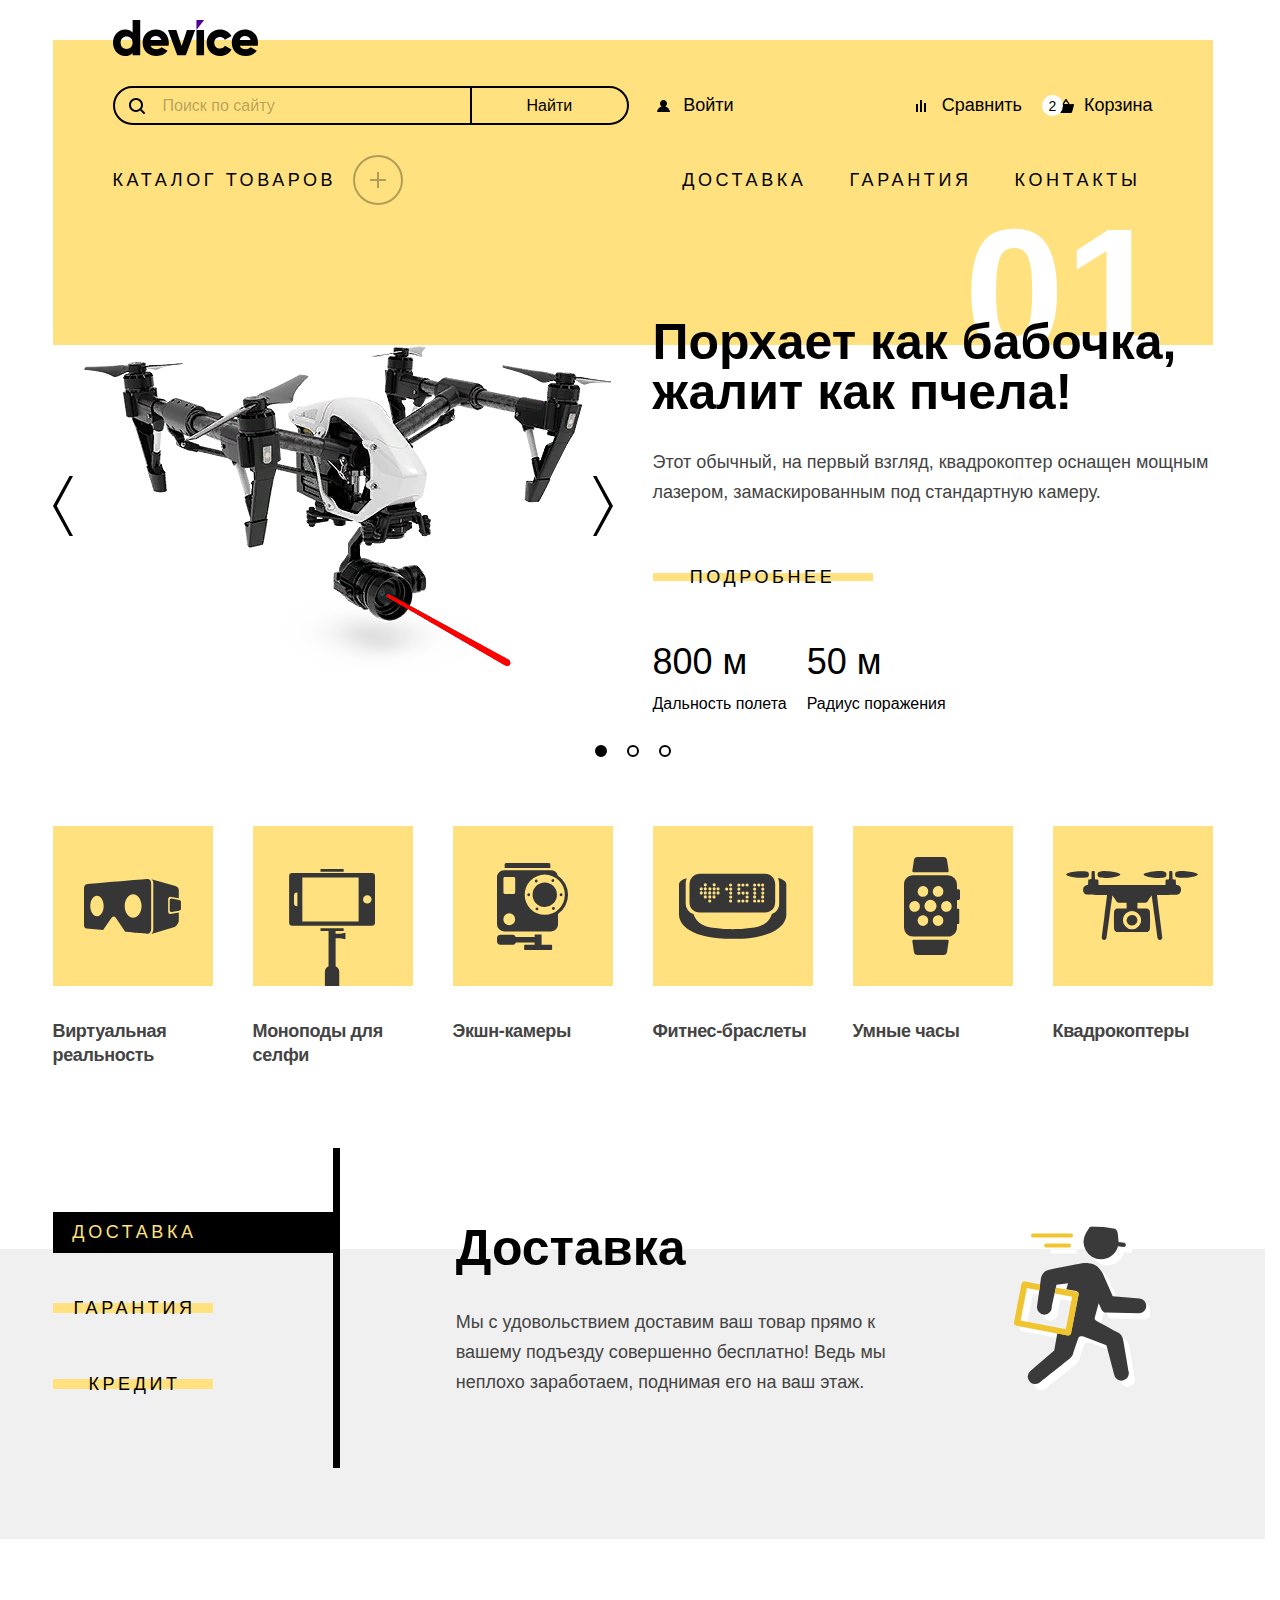
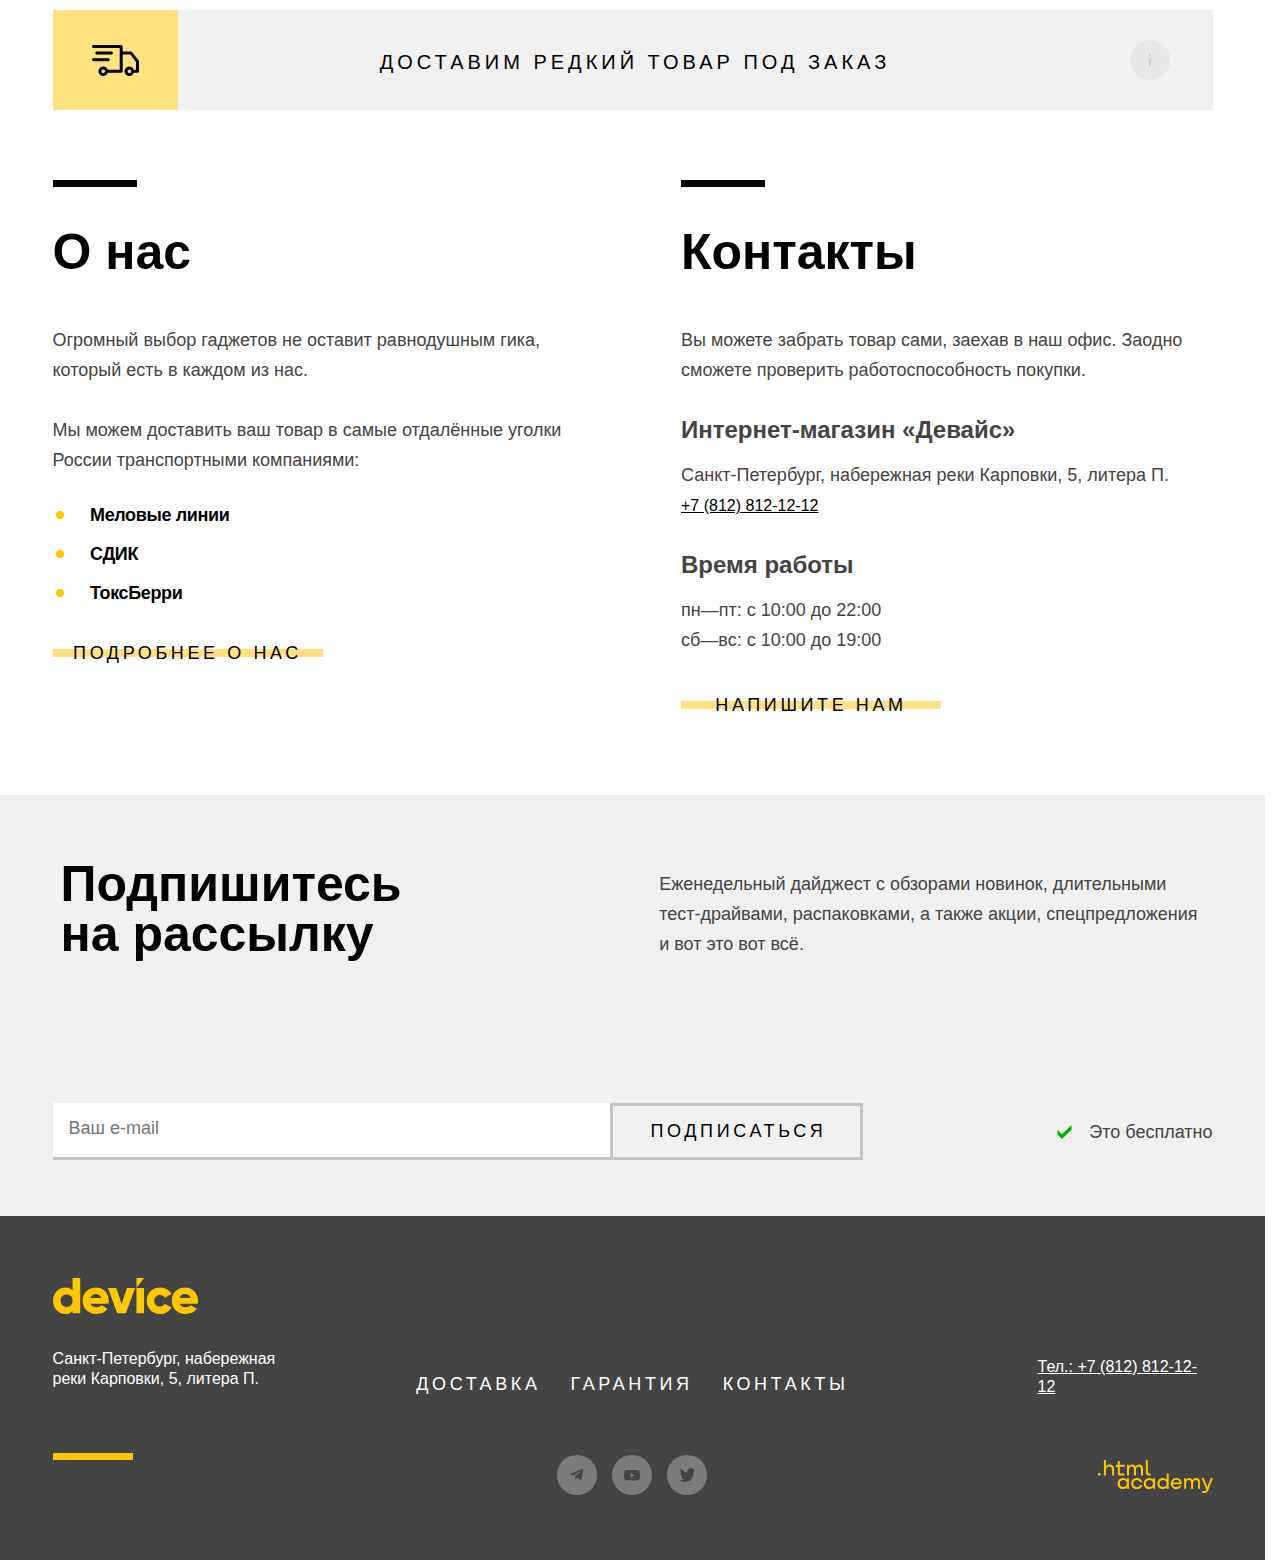
==== commit 2bdba8c4: "Дорабатывает функционал макета" ====
--- a/index.html
+++ b/index.html
@@ -39,6 +39,7 @@
                     <img class="header__basket-thumb" src="images/products/amateur-selfie-stick-small.jpg" width="39" height="43" alt="Любительская селфи-палка">
                     <h2 class="header__basket-title">Любительская селфи-палка</h2>
                   </a>
+                  <span class="visually-hidden header__basket-rub">700</span>
                   <button class="header__basket-close-button" type="button">
                     <span class="visually-hidden">Удалить товар из корзины</span>
                   </button>
@@ -48,6 +49,7 @@
                     <img class="header__basket-thumb" src="images/products/professional-selfie-stick-small.jpg" width="39" height="43" alt="Профессиональная селфи-палка">
                     <h2 class="header__basket-title">Профессиональная селфи-палка</h2>
                   </a>
+                  <span class="visually-hidden header__basket-rub">1300</span>
                   <button class="header__basket-close-button" type="button">
                     <span class="visually-hidden">Удалить товар из корзины</span>
                   </button>
@@ -55,10 +57,10 @@
               </ul>
               <div class="header__basket-info">
                 <span class="header__basket-total">Товаров:
-                  <span class="header__basket-total-count">2</span>
+                  <span class="header__basket-total-count"></span>
                 </span>
                 <span class="header__basket-price">Сумма:
-                  <span class="header__basket-sum">2000</span> ₽
+                  <span class="header__basket-sum"></span> ₽
                 </span>
               </div>
               <a class="button header__basket-open-button" href="#">Открыть корзину</a>
@@ -66,7 +68,10 @@
           </div>
         </nav>
         <div class="catalog header__catalog">
-          <a class="button catalog__button" href="#">Каталог товаров</a>
+          <a class="button catalog__link-menu" href="catalog.html">Каталог товаров</a>
+          <button class="button catalog__button" type="button">
+            <span class="visually-hidden">Открыть меню с каталогом товаров</span>
+          </button>
           <!-- Чтобы открыть каталог, нужно добавить класс "catalog_open" -->
           <ul class="catalog__list">
             <li class="catalog__item">
@@ -112,15 +117,15 @@
           </div>
           <div class="slider__inner">
             <div class="slider__images">
-              <img class="slider__image slider_opacity" src="images/products/slider/product-1.png" width="560" height="349" alt="Самые популярные товары">
-              <div class="slider__buttons">
-                <button class="button slider__button-control slider_prev" type="button">
-                  <span class="visually-hidden">Предыдущий товар</span>
-                </button>
-                <button class="button slider__button-control slider_next" type="button">
-                  <span class="visually-hidden">Следующий товар</span>
-                </button>
-              </div>
+              <a href="#" class="slider__link slider__link_img slider_opacity">
+                <img class="slider__image" src="images/products/slider/product-1.png" width="560" height="349" alt="Самые популярные товары">
+              </a>
+              <button class="button slider__button-control slider__button-control_prev" type="button">
+                <span class="visually-hidden">Предыдущий товар</span>
+              </button>
+              <button class="button slider__button-control slider__button-control_next" type="button">
+                <span class="visually-hidden">Следующий товар</span>
+              </button>
             </div>
             <h2 class="heading slider__title slider_opacity">Порхает как бабочка, жалит как пчела!</h2>
             <p class="paragraph slider__description slider_opacity">Этот обычный, на первый взгляд, квадрокоптер оснащен мощным лазером, замаскированным под стандартную камеру.</p>
@@ -377,6 +382,7 @@
     <script src="scripts/script.js"></script>
     <script src="scripts/modal.js"></script>
     <script src="scripts/slider.js"></script>
+    <script src="scripts/tabs.js"></script>
   </body>
 
 </html>
--- a/styles/styles.min.css
+++ b/styles/styles.min.css
@@ -1 +1 @@
-.modal__button-input:hover,.modal__close-button:hover,.phone-number:hover,.footer__logo-link:hover,.products__link:hover,.slider__point:hover,.slider__button-control:hover,.nav-info__link:hover,.catalog__link:hover,.header__basket-close-button:hover,.header__basket-link:hover,.header__logo-link:hover,.user-nav-link:hover{opacity:.6}.modal__button-input:active,.modal__input:disabled,.modal__close-button:active,.phone-number:active,.social-link:active::before,.footer__logo-link:active,.copyright__svg:active,.subscribe__button:disabled,.subscribe__input:disabled,.delivery__link:active,.products__link:active,.slider__point:active,.slider__button-control:active,.nav-info__link:active,.catalog__link:active,.header__basket-close-button:active,.header__basket-link:active,.header__logo-link:active,.user-nav-link:active,.header__search-button:disabled,.header__search-input:disabled+.header__search-form__icon,.header__search-input:disabled,.button:disabled{opacity:.3}.header__search-button:disabled,.header__search-input:disabled+.header__search-form__icon,.header__search-input:disabled,.button:disabled{pointer-events:none}.social-list,.advantages__list,.products__list,.slider__pagination,.nav-info__list,.catalog__list,.header__basket-list,.list{margin:0;padding:0;list-style:none}.phone-number,.delivery__link,.products__link,.nav-info__link,.catalog__link,.header__basket-link{color:#000;text-decoration:none}@font-face{font-style:normal;font-weight:400;font-family:"Rubik";font-display:swap;src:url("../fonts/rubik/rubik-400.woff2") format("woff2")}@font-face{font-style:normal;font-weight:700;font-family:"Rubik";font-display:swap;src:url("../fonts/rubik/rubik-700.woff2") format("woff2")}@font-face{font-style:normal;font-weight:800;font-family:"Raleway";font-display:swap;src:url("../fonts/raleway/raleway-800.woff2") format("woff2")}*,*::before,*::after{box-sizing:border-box}*:focus{outline:2px solid #af4fff}*:focus:not(:focus-visible){outline:none}*:focus-visible{outline:2px solid #af4fff}html{scrollbar-gutter:stable}body{min-width:1160px;height:100vh;margin:0;font-style:normal;font-weight:400;font-size:18px;line-height:30px;font-family:"Rubik",sans-serif}.visually-hidden{position:absolute;width:0;height:0;margin:-1px;padding:0;overflow:hidden;white-space:nowrap;border:0;clip:rect(0 0 0 0);-webkit-clip-path:inset(100%);clip-path:inset(100%)}.grid-container{display:grid;min-height:100%;margin:0 auto;padding-top:40px;-webkit-column-gap:40px;-moz-column-gap:40px;column-gap:40px;grid-template-columns:repeat(6, 1fr);grid-template-rows:-webkit-min-content 1fr -webkit-min-content;grid-template-rows:min-content 1fr min-content}.main{grid-column:1/-1}.heading,.paragraph{margin:0;margin-bottom:20px}.heading{font-family:"Raleway",sans-serif}.paragraph{color:#444}.field{font-size:inherit;font-family:inherit;color:#444;border:0}.button{position:relative;display:flex;justify-content:center;align-items:center;padding:10px;font-size:inherit;font-family:"Raleway",sans-serif;text-align:center;color:#000;text-transform:uppercase;text-decoration:none;background-color:rgba(0,0,0,0);border:none;cursor:pointer}.button:focus{z-index:1}.button_yellow{z-index:1;width:-webkit-max-content;width:-moz-max-content;width:max-content;padding:5px 15px;letter-spacing:.2em}.button_yellow::before{content:"";position:absolute;z-index:-1;width:100%;height:22%;background-color:#ffe17f;transition:height .2s}.button_yellow:hover::before{height:100%}.button_yellow:active::before{background-color:#fc3}.product-parameters{display:flex;flex-wrap:wrap}.product-parameters__list{display:flex;flex-direction:column;margin:0;margin-right:20px;margin-bottom:26px}.product-parameters__title{font-size:16px}.product-parameters__description{order:-1;margin:0;margin-bottom:12px;font-size:36px}.list{margin-bottom:30px;margin-left:20px;line-height:20px}.list__item{position:relative;margin-bottom:19px;padding-left:34px}.list__item::before{content:"";position:absolute;top:0;bottom:0;left:0;width:8px;height:8px;margin:auto;background-color:#000;border-radius:50%}.tooltip{position:relative}.tooltip__button{width:26px;height:26px;background-color:#ffe17f;background-image:url("../images/icons/tooltip-icon.svg");background-repeat:no-repeat;background-position:center;border-radius:50%}.tooltip__button:focus{outline:2px solid #af4fff}.tooltip__button:hover+.tooltip__text,.tooltip__button:focus+.tooltip__text{display:block}.tooltip__text{position:absolute;top:100%;right:-35px;z-index:1;display:none;width:-webkit-max-content;width:-moz-max-content;width:max-content;max-width:200px;margin-top:10px;padding:19px;font-weight:400;font-size:16px;line-height:20px;color:#fff;background-color:#000}.tooltip__text::before{content:"";position:absolute;right:40px;bottom:100%;width:14px;height:6px;background-image:url("../images/icons/tooltip-arrow.svg");background-repeat:no-repeat}.user-nav-link{position:relative;display:inline-block;padding:8px 0 8px 26px;line-height:21px;color:#000;text-decoration:none}.user-nav-link::before{content:"";position:absolute;top:0;bottom:0;left:0;margin:auto;background-repeat:no-repeat}.user-signin-link::before{width:13px;height:12px;background-image:url("../images/icons/user.svg")}.user-compare-link::before{width:10px;height:12px;background-image:url("../images/icons/compare.svg")}.user-basket-link::before{width:16px;height:14px;background-image:url("../images/icons/basket.svg")}.header{position:relative;display:grid;width:1160px;margin:0 auto;padding:46px 60px 0 60px;-webkit-column-gap:26px;-moz-column-gap:26px;column-gap:26px;background-color:#ffe17f;grid-column:1/-1;grid-template-columns:1.047fr 1fr;row-gap:30px}.header__logo-link{position:absolute;top:-20px;left:60px}.header__search-form{display:flex;flex-shrink:0;max-width:519px;overflow:hidden;grid-column-start:1}.header__search-title{position:relative}.header__search-input{width:359px;height:100%;padding:9px 10px 8px 48px;font-size:16px;line-height:21px;background-color:rgba(0,0,0,0);border:2px solid #000;border-radius:50px 0 0 50px}.header__search-input:focus{z-index:1;border:2px solid #af4fff;outline:none}.header__search-input::-webkit-input-placeholder{color:rgba(0,0,0,.3)}.header__search-input::-moz-placeholder{color:rgba(0,0,0,.3)}.header__search-input:-ms-input-placeholder{color:rgba(0,0,0,.3)}.header__search-input::-ms-input-placeholder{color:rgba(0,0,0,.3)}.header__search-input::placeholder{color:rgba(0,0,0,.3)}.header__search-icon{position:absolute;top:0;bottom:0;left:16px;width:16px;height:16px;margin:auto;background-image:url("../images/icons/search.svg");background-repeat:no-repeat;pointer-events:none}.header__search-button{position:relative;left:-2px;width:160px;padding:7px 10px;font-size:16px;line-height:21px;font-family:inherit;text-transform:none;border:2px solid #000;border-radius:0 50px 50px 0}.header__search-button:hover{color:#fff;background-color:#000}.header__search-button:focus{border:2px solid #af4fff;outline:none}.header__search-button:active{color:rgba(255,255,255,.3)}.header__search-button:disabled{color:#000;background-color:rgba(0,0,0,0)}.header__user-navigation{display:flex;flex-wrap:wrap;justify-content:flex-end;align-content:center;width:100%;grid-column-end:-1}.header__user-item:not(:first-child){margin-left:36px}.header__product-item:not(:first-child){margin-left:36px}.header__user-item+.header__product-item{margin-left:auto}.header__product-item{position:relative}.header__basket-count{position:absolute;top:0;bottom:0;left:-16px;width:21px;height:21px;margin:auto;padding:3px 0;overflow:hidden;font-size:14px;line-height:17px;text-align:center;background-color:#fff;border-radius:50%}.header__basket-container{position:absolute;top:100%;left:0;z-index:2;display:none;width:320px;margin-top:10px;padding:20px;background-color:#000;-webkit-transform:translate(-50%);transform:translate(-50%)}.header__basket-container::before{content:"";position:absolute;bottom:100%;left:50%;width:14px;height:6px;background-image:url("../images/icons/popover-arrow.svg");background-repeat:no-repeat;-webkit-transform:translate(-50%);transform:translate(-50%)}.header_basket-open{display:block}.header__basket-item{display:flex;justify-content:space-between;margin-bottom:40px}.header__basket-link{display:flex}.header__basket-thumb{margin-right:23px;-o-object-fit:cover;object-fit:cover}.header__basket-title{margin:0;margin-right:40px;font-weight:400;font-size:16px;line-height:20px;color:#fff}.header__basket-close-button{position:relative;top:0;right:0;flex-shrink:0;width:10px;height:10px;padding:0;background-color:rgba(0,0,0,0);background-image:url("../images/icons/basket-close-button.svg");background-repeat:no-repeat;border:0;cursor:pointer}.header__basket-info{display:flex;justify-content:space-between;margin-bottom:40px;font-size:16px;line-height:20px;color:#fff}.header__basket-open-button{padding:16px 10px 13px 10px;font-weight:800;font-size:18px;line-height:21px;background-color:#fff}.header__basket-open-button:hover{background-color:#ffe17f}.header__basket-open-button:active{color:rgba(0,0,0,.3)}.header__catalog{grid-column:1}.header__info-navigation{grid-column-end:-1}.catalog{z-index:1;justify-self:start}.catalog__button{z-index:1;padding:0;font-size:18px;line-height:21px;letter-spacing:.2em}.catalog__button::after{content:"";flex-shrink:0;width:50px;height:50px;margin-left:17px;background-image:url("../images/icons/catalog-plus.svg");background-repeat:no-repeat;background-position:center;border:2px solid #000;border-radius:50%;opacity:.3}.catalog__button:hover::after{opacity:1}.catalog_minus::after{background-image:url("../images/icons/catalog-minus.svg")}.catalog__list{position:absolute;top:100%;left:0;display:none;flex-direction:column;flex-wrap:wrap;align-content:flex-start;width:100%;max-height:170px;padding:15px 60px 38px 60px;font-size:16px;line-height:18px;background-color:#ffe17f}.catalog_open{display:flex}.catalog__item{width:100%;max-width:252px}.catalog__link{display:inline-block;margin-right:40px;margin-bottom:18px}.nav-info__list{display:flex;flex-wrap:wrap;align-content:center;height:100%;padding-left:25px}.nav-info__item:not(:last-child){margin-right:43px}.nav-info__link{position:relative;z-index:1;display:inline-block;padding:10px 0;line-height:21px;font-family:"Raleway",sans-serif;text-transform:uppercase;letter-spacing:.2em}.slider{width:100%;width:1160px;margin:0 auto;margin-bottom:41px}.slider_opacity{opacity:1;transition:opacity .2s}.slider__count{position:relative;padding-right:48px;text-align:right;background-color:#ffe17f}.slider__count-number{position:relative;bottom:-18px;font-weight:700;font-size:180px;line-height:.71;color:#fff}.slider__inner{position:relative;top:-28px;display:grid;min-height:440px;-webkit-column-gap:40px;-moz-column-gap:40px;column-gap:40px;grid-template-columns:1fr 1fr;grid-template-rows:1fr repeat(5, -webkit-min-content);grid-template-rows:1fr repeat(5, min-content)}.slider__images{position:relative;top:-25px;align-self:center;grid-column:1;grid-row:1/span 4}.slider__image{width:100%;height:100%;max-height:425px;vertical-align:middle;-o-object-fit:contain;object-fit:contain}.slider__buttons{position:absolute;top:50%;left:0;display:flex;justify-content:space-between;width:100%;-webkit-transform:translateY(-50%);transform:translateY(-50%)}.slider__button-control{width:20px;height:60px;background-image:url("../images/icons/slider-arrow.svg");background-repeat:no-repeat}.slider_next{-webkit-transform:scale(-1, 1);transform:scale(-1, 1)}.slider__title{margin-bottom:29px;font-size:50px;line-height:50px;font-family:"Raleway",sans-serif;grid-column-end:-1}.slider__description{margin-bottom:50px;grid-column-end:-1}.slider__button{width:100%;max-width:220px;margin-bottom:50px;grid-column-end:-1;justify-self:start}.slider__parameters{grid-column-end:-1;justify-self:start}.slider__pagination{display:flex;flex-wrap:wrap;grid-column:1/-1;justify-self:center}.slider__pagination-item:not(:last-child){margin-right:20px}.slider__point{width:12px;height:12px;padding:0;border:2px solid #000;border-radius:50%;transition:background-color .4s}.slider_current-point{background-color:#000;pointer-events:none}.products{width:100%;max-width:1160px;margin:0 auto;margin-bottom:81px}.products__list{display:grid;gap:40px;grid-template-columns:repeat(6, 160px)}.products__link{display:inline-block}.products__logo{display:inline-block;width:160px;height:160px;margin-bottom:24px;background-color:#ffe17f;background-repeat:no-repeat;background-position:center}.products_virtual-reality{background-image:url("../images/products/icons/virtual-reality.svg")}.products_monopods{background-image:url("../images/products/icons/monopods.svg");background-position-y:bottom}.products_action-cameras{background-image:url("../images/products/icons/action-cameras.svg")}.products_fitness-bracelets{background-image:url("../images/products/icons/fitness-bracelets.svg")}.products_smart-watches{background-image:url("../images/products/icons/smart-watches.svg")}.products_quadrocopters{background-image:url("../images/products/icons/quadrocopters.svg")}.products__text{font-weight:800;font-size:18px;line-height:24px;font-family:"Raleway",sans-serif;letter-spacing:-0.02em}.advantages{position:relative;margin-bottom:41px}.advantages__background{position:absolute;width:100%;min-height:290px;background-color:#f0f0f0}.advantages__wrapper{position:relative;top:-101px;display:grid;width:1160px;min-height:320px;margin:0 auto;grid-template-columns:280px 1fr}.advantages__wrapper::before{content:"";position:absolute;width:7px;height:100%;background-color:#000;grid-column-start:2}.advantages__list{align-self:center;grid-column-start:1}.advantages__item{display:inline-block;width:100%}.advantages__item:not(:last-child){margin-bottom:35px}.advantages__button{width:100%;max-width:160px;padding:0;overflow:hidden;transition:max-width .2s}.advantages__button::before{transition:height .2s,opacity .2s .2s}.advantages__button-text{flex-shrink:0;width:160px;padding:10px 10px 10px 14px;transition:-webkit-transform .2s;transition:transform .2s;transition:transform .2s, -webkit-transform .2s}.advantages_current{justify-content:flex-start;max-width:100%;padding:0;color:#ffe17f;background-color:#000}.advantages_current::before{visibility:hidden;opacity:0}.advantages_current:hover .advantages__button-text{-webkit-transform:translateX(30px);transform:translateX(30px)}.advantages_current:active::before{background:none}.advantages__inner{align-self:center;padding-left:14%;grid-column-end:-1}.advantages__description{position:relative;max-width:475px}.advantages__description::after{content:"";position:absolute;top:3px;left:100%;margin-left:17.5%;background-repeat:no-repeat}.advantages_delivery::after{width:136px;height:165px;background-image:url("../images/icons/advantages/advantages-delivery.svg")}.advantages_warranty::after{width:171px;height:195px;background-image:url("../images/icons/advantages/advantages-warranty.svg")}.advantages_credit::after{width:156px;height:189px;background-image:url("../images/icons/advantages/advantages-credit.svg")}.advantages__title{margin:0;margin-bottom:34px;font-size:50px;line-height:50px;font-family:"Raleway",sans-serif}.advantages__text{margin:0}.delivery{width:1160px;margin:0 auto 70px}.delivery__link{position:relative;display:inline-block;width:100%;padding:41px 137px 36px 142px;font-size:20px;line-height:23px;font-family:"Raleway",sans-serif;text-align:center;text-transform:uppercase;letter-spacing:.2em;background-color:#f0f0f0}.delivery__link::before{content:"";position:absolute;top:0;left:0;width:125px;height:100%;background-color:#ffe17f;background-image:url("../images/icons/delivery.svg");background-repeat:no-repeat;background-position:center}.delivery__link::after{content:"";position:absolute;top:0;right:43px;bottom:0;width:40px;height:40px;margin:auto;background-color:#e6e6e6;background-image:url("../images/icons/info.svg");background-repeat:no-repeat;background-position:center;background-blend-mode:overlay;border-radius:50%}.delivery__link:hover::before{background-color:#ffc700}.delivery__link:hover::after{background-blend-mode:normal}.about{display:grid;width:1160px;margin:0 auto;margin-bottom:70px;-webkit-column-gap:97px;-moz-column-gap:97px;column-gap:97px;grid-template-columns:1fr 1fr}.about__wrapper{position:relative;padding-top:47px}.about__wrapper::before{content:"";position:absolute;top:0;left:0;width:84px;height:7px;background-color:#000}.about__title-h2{margin-bottom:48px;font-size:50px;line-height:50px;font-family:"Raleway",sans-serif}.about__title-h3{margin-bottom:15px;font-weight:700;font-size:24px;color:#444}.about__text{margin-bottom:30px;color:#444}.about__list{margin-left:3.5px;font-weight:700;letter-spacing:-0.02em}.about__item::before{background-color:#ffc700}.about__button{width:100%;max-width:270px}.about_button{max-width:260px}.subscribe{background-color:#f0f0f0}.subscribe__wrapper{display:grid;width:1160px;margin:0 auto;padding:64px 0 56px 0;-webkit-column-gap:4.6%;-moz-column-gap:4.6%;column-gap:4.6%;grid-template-columns:1fr 1fr;row-gap:124px}.subscribe__title-h2{max-width:348px;padding-left:8px;font-size:50px;line-height:50px;grid-column-start:1}.subscribe__text{padding-top:10px;grid-column-end:-1}.subscribe__form{position:relative;display:flex;max-width:810px;grid-column:1/-1;grid-row-start:2}.subscribe__error-text{position:absolute;top:100%;display:none;font-size:14px;line-height:20px;color:#ff3d3d}.subscribe_error-open{display:block}.subscribe__label{position:relative;z-index:1;flex-grow:1}.subscribe__input{width:100%;height:100%;padding:11px 16px 14px 16px;font-size:inherit;border-bottom:3px solid #c4c4c4}.subscribe__input:focus{z-index:1;background-color:#dcdcdc;outline:2px solid #af4fff}.subscribe_error{border-bottom:3px solid #ff3d3d}.subscribe__button{width:253px;padding:15px 10px 15px 15px;line-height:21px;letter-spacing:.2em;border:3px solid #c4c4c4}.subscribe__button:hover,.subscribe__button:active{color:#fff;background-color:#000;border-color:#000}.subscribe__button:active{color:rgba(255,255,255,.3)}.subscribe__button:disabled{pointer-events:none}.subscribe__free{position:relative;align-self:center;max-width:250px;margin-left:20px;padding-left:32px;color:#444;grid-column-end:-1;grid-row-start:2;justify-self:end}.subscribe__free::before{content:"";position:absolute;top:0;bottom:0;left:0;width:15px;height:14px;margin:auto;background-image:url("../images/icons/status-success.svg");background-repeat:no-repeat}.copyright__svg{vertical-align:middle;fill:#000}.copyright__svg:hover{fill:#fff}.footer{padding:62px 3% 55px 3%;background-color:#444;grid-column:1/-1;grid-row-end:-1}.footer__inner{display:grid;width:100%;max-width:1160px;margin:0 auto;grid-template-columns:239px 1fr minmax(300px, 444px) 1.54fr 175px}.footer__contacts{position:relative;margin-bottom:32px}.footer__contacts::after{content:"";position:absolute;width:80px;height:7px;background-color:#ffc700}.footer__logo-link{display:inline-block;margin-bottom:26px}.footer__address{margin-bottom:64px;font-style:normal;font-size:16px;line-height:20px;color:#fff}.footer__info-wrapper{align-self:end;grid-column-start:3}.footer__info-navigation{margin-bottom:50px}.footer_nav-info_list{justify-content:center;padding-left:0}.footer_nav-info_margin:not(:last-child){margin-right:30px}.footer_nav-info_link{color:#fff}.footer__phone-wrapper{display:flex;flex-direction:column;align-self:end;grid-column-end:-1}.footer__phone{margin-bottom:63px;color:#fff}.footer__copyright{align-self:flex-end;margin-bottom:12px}.footer_copyright-svg{fill:#ffc700}.social-list{display:flex;flex-wrap:wrap;justify-content:center;line-height:12px}.social-item{margin-bottom:10px}.social-item:not(:last-child){margin-right:15px}.social-link{position:relative;display:inline-block;width:40px;height:40px;background-color:rgba(255,255,255,.3);border-radius:50%}.social-link::before{content:"";position:absolute;top:0;right:0;bottom:0;left:0;margin:auto;background-repeat:no-repeat}.social-link:hover{background-color:#ffc700}.social-link_telegram::before{width:14px;height:12px;background-image:url("../images/icons/social-telegram.svg")}.social-link_youtube::before{width:16px;height:11px;background-image:url("../images/icons/social-youtube.svg")}.social-link_twitter::before{width:15px;height:15px;background-image:url("../images/icons/social-twitter.svg")}.phone-number{display:inline-block;font-size:16px;line-height:20px;text-decoration:underline}.modal{width:100%;max-width:920px;padding:0;border:none}.modal__wrapper{display:grid;padding:63px 70px;border:10px solid #000;box-shadow:0 10px 0 rgba(0,0,0,.1);grid-template-columns:1fr auto;row-gap:37px}.modal::-webkit-backdrop{background-color:rgba(240,240,240,.9)}.modal::backdrop{background-color:rgba(240,240,240,.9)}.modal__wrapper-tooltip{grid-column:4}.modal__inner-tooltip{position:relative;display:inline-block;margin-bottom:7px}.modal__title{margin:0;padding-right:10px;font-size:50px;line-height:1;grid-column-start:1}.modal__close-button{box-sizing:content-box;width:26px;height:26px;margin-top:10px;padding:2px;background-image:url("../images/icons/close-modal.svg");background-repeat:no-repeat;background-position:center;grid-column-end:-1}.modal__form{display:grid;-webkit-column-gap:42px;-moz-column-gap:42px;column-gap:42px;grid-column:1/-1;grid-template-columns:repeat(2, 1fr) .85fr 180px;row-gap:38px}.modal__input-title{position:relative;display:flex;flex-direction:column;align-self:flex-start}.modal__input-title_margin{margin-bottom:20px}.modal__input-title_name{grid-column:1/span 2}.modal__input-title_email{grid-column:3/-1}.modal__input-title_comment{grid-column:1/span 3}.modal__input-title_error{color:#ff3d3d}.modal__input-title_error .modal__input{outline:2px solid #ff3d3d}.modal__input-title_error .modal__info_error-text{display:block}.modal__input-title_display{display:inline}.modal__inner-input{display:grid;grid-template-columns:repeat(3, 60px)}.modal__inner-input::after{content:"";position:absolute;top:0;right:21px;bottom:0;margin:auto;background-repeat:no-repeat;background-position:center;pointer-events:none}.modal__inner-input_name::after{width:13px;height:12px;background-image:url("../images/icons/input-name.svg")}.modal__inner-input_email::after{width:15px;height:12px;background-image:url("../images/icons/input-email.svg")}.modal__input-text{position:relative;margin-bottom:7px;font-weight:700;color:#000;letter-spacing:-0.02em}.modal__input{width:100%;padding:20px 50px 20px 20px;color:#000;background-color:#f0f0f0}.modal__input_number{padding-right:60px;padding-left:60px;text-align:center;-moz-appearance:textfield;grid-column:1/-1;grid-row-start:1}.modal__input_number::-webkit-outer-spin-button,.modal__input_number::-webkit-inner-spin-button{-webkit-appearance:none}.modal__input:hover{background-color:#dcdcdc}.modal__input:focus{outline:2px solid #af4fff}.modal__input::-webkit-input-placeholder{color:rgba(0,0,0,.3)}.modal__input::-moz-placeholder{color:rgba(0,0,0,.3)}.modal__input:-ms-input-placeholder{color:rgba(0,0,0,.3)}.modal__input::-ms-input-placeholder{color:rgba(0,0,0,.3)}.modal__input::placeholder{color:rgba(0,0,0,.3)}.modal__info{position:absolute;top:100%;left:0;display:none;font-size:14px}.modal__info_show{display:block}.modal__button-submit{padding:10px 30px;grid-column:1/-1}.modal__tooltip{position:absolute;margin-top:2px;margin-left:10px}.modal__button-input{background-repeat:no-repeat;background-position:center;grid-row-start:1}.modal__button-input:hover~.field{background-color:#dcdcdc}.modal__button-input_minus{background-image:url("../images/icons/input-minus.svg");grid-column-start:1}.modal__button-input_plus{background-image:url("../images/icons/input-plus.svg");grid-column-start:3}+.modal__button-input:hover,.modal__close-button:hover,.phone-number:hover,.footer__logo-link:hover,.production__filter-input:hover+.production__filter-input-2::before,.products__link:hover,.slider__point:hover,.slider__button-control:hover,.nav-info__link:hover,.catalog__link:hover,.header__basket-close-button:hover,.header__basket-link:hover,.header__logo-link:hover,.user-nav-link:hover,.card__link:hover .card__img-inner:before,.card__link:hover .card__img,.card__link:hover .card__title,.card__link:hover .card__price,.button_load-more:hover{opacity:.6}.modal__button-input:active,.modal__input:disabled,.modal__close-button:active,.phone-number:active,.social-link:active::before,.footer__logo-link:active,.copyright__svg:active,.production__filter-input:disabled+.production__filter-input-2_checkbox,.production__filter-input:disabled~.production__filter-text,.production__filter-input:active+.production__filter-input-2::before,.subscribe__button:disabled,.subscribe__input:disabled,.delivery__link:active,.products__link:active,.slider__point:active,.slider__button-control:active,.nav-info__link:active,.catalog__link:active,.header__basket-close-button:active,.header__basket-link:active,.header__logo-link:active,.user-nav-link:active,.card__link:active .card__img-inner:before,.card__link:active .card__img,.card__link:active .card__title,.card__link:active .card__price,.button_load-more:active,.select:disabled,.header__search-button:disabled,.header__search-input:disabled+.header__search-form__icon,.header__search-input:disabled,.button:disabled{opacity:.3}.header__search-button:disabled,.header__search-input:disabled+.header__search-form__icon,.header__search-input:disabled,.button:disabled{pointer-events:none}.social-list,.production__list,.advantages__list,.products__list,.slider__pagination,.nav-info__list,.catalog__list,.header__basket-list,.pagination__list,.list{margin:0;padding:0;list-style:none}.phone-number,.delivery__link,.products__link,.nav-info__link,.catalog__link,.header__basket-link,.card__link,.breadcrumbs__link{color:#000;text-decoration:none}@font-face{font-style:normal;font-weight:400;font-family:"Rubik";font-display:swap;src:url("../fonts/rubik/rubik-400.woff2") format("woff2")}@font-face{font-style:normal;font-weight:700;font-family:"Rubik";font-display:swap;src:url("../fonts/rubik/rubik-700.woff2") format("woff2")}@font-face{font-style:normal;font-weight:800;font-family:"Raleway";font-display:swap;src:url("../fonts/raleway/raleway-800.woff2") format("woff2")}*,*::before,*::after{box-sizing:border-box}*:focus{outline:2px solid #af4fff}*:focus:not(:focus-visible){outline:none}*:focus-visible{outline:2px solid #af4fff}html{scrollbar-gutter:stable}body{min-width:1160px;height:100vh;margin:0;font-style:normal;font-weight:400;font-size:18px;line-height:30px;font-family:"Rubik",sans-serif}.visually-hidden{position:absolute;width:0;height:0;margin:-1px;padding:0;overflow:hidden;white-space:nowrap;border:0;clip:rect(0 0 0 0);-webkit-clip-path:inset(100%);clip-path:inset(100%)}.grid-container{display:grid;min-height:100%;margin:0 auto;padding-top:40px;-webkit-column-gap:40px;-moz-column-gap:40px;column-gap:40px;grid-template-columns:repeat(6, 1fr);grid-template-rows:-webkit-min-content 1fr -webkit-min-content;grid-template-rows:min-content 1fr min-content}.main{grid-column:1/-1}.heading,.paragraph{margin:0;margin-bottom:20px}.heading{font-family:"Raleway",sans-serif}.paragraph{color:#444}.field{font-size:inherit;font-family:inherit;color:#444;border:0}.select{position:relative;padding:0 32px 0 10px;font-size:inherit;line-height:30px;font-family:inherit;background-image:url("../images/icons/arrow-bottom.svg");background-repeat:no-repeat;background-position:center right 12px;cursor:pointer;-webkit-appearance:none;-moz-appearance:none}.select:disabled{pointer-events:none}.button{position:relative;display:flex;justify-content:center;align-items:center;padding:10px;font-size:inherit;font-family:"Raleway",sans-serif;text-align:center;color:#000;text-transform:uppercase;text-decoration:none;background-color:rgba(0,0,0,0);border:none;cursor:pointer}.button:focus{z-index:1}.button_yellow{z-index:1;width:-webkit-max-content;width:-moz-max-content;width:max-content;padding:5px 15px;letter-spacing:.2em}.button_yellow::before{content:"";position:absolute;z-index:-1;width:100%;height:22%;background-color:#ffe17f;transition:height .2s}.button_yellow:hover::before{height:100%}.button_yellow:active::before{background-color:#fc3}.button_load-more{width:calc(100% - 80px);margin:0 auto;padding-top:18px;padding-bottom:18px;font-size:16px;line-height:19px;letter-spacing:.2em;background-color:#f0f0f0}.product-parameters{display:flex;flex-wrap:wrap}.product-parameters__list{display:flex;flex-direction:column;margin:0;margin-right:20px;margin-bottom:26px}.product-parameters__title{font-size:16px}.product-parameters__description{order:-1;margin:0;margin-bottom:12px;font-size:36px}.list{margin-bottom:30px;margin-left:20px;line-height:20px}.list__item{position:relative;margin-bottom:19px;padding-left:34px}.list__item::before{content:"";position:absolute;top:0;bottom:0;left:0;width:8px;height:8px;margin:auto;background-color:#000;border-radius:50%}.tooltip{position:relative}.tooltip__button{width:26px;height:26px;background-color:#ffe17f;background-image:url("../images/icons/tooltip-icon.svg");background-repeat:no-repeat;background-position:center;border-radius:50%}.tooltip__button:hover+.tooltip__text,.tooltip__button:focus+.tooltip__text{display:block}.tooltip__text{position:absolute;top:100%;right:-35px;z-index:1;display:none;width:-webkit-max-content;width:-moz-max-content;width:max-content;max-width:200px;margin-top:10px;padding:19px;font-weight:400;font-size:16px;line-height:20px;color:#fff;background-color:#000}.tooltip__text::before{content:"";position:absolute;right:40px;bottom:100%;width:14px;height:6px;background-image:url("../images/icons/tooltip-arrow.svg");background-repeat:no-repeat}.breadcrumbs{display:flex;flex-wrap:wrap;align-items:center}.breadcrumbs__link{position:relative;font-size:16px;line-height:20px}.breadcrumbs__link:last-child{pointer-events:none}.breadcrumbs__link:not(:last-child){margin-right:36px}.breadcrumbs__link:not(:last-child)::after{content:"";position:absolute;top:50%;right:-20px;width:4px;height:8px;background-image:url("../images/icons/arrow-right.svg");background-repeat:no-repeat;-webkit-transform:translateY(-50%);transform:translateY(-50%);opacity:.2;pointer-events:none}.breadcrumbs__link:hover{color:#666}.breadcrumbs__link:active{color:#b3b3b3}.card{display:grid;margin-bottom:44px;-webkit-column-gap:40px;-moz-column-gap:40px;column-gap:40px;grid-template-columns:repeat(2, 1fr);row-gap:44px}.card__link{display:grid;grid-template-columns:2fr .8fr;row-gap:32px}.card__link:hover .card__img{-webkit-transform:scale(1.1);transform:scale(1.1)}.card__link:hover .card__more{opacity:1}.card__img-inner{position:relative;overflow:hidden;background-color:#f0f0f0;grid-column:1/-1}.card__img-inner:before{content:"";position:absolute;top:27px;right:27px;z-index:1;display:none;width:60px;height:60px;background-image:url("../images/icons/new.svg");background-repeat:no-repeat;opacity:1;transition:opacity .2s}.card__img-inner_new::before{display:block}.card__img{display:block;width:100%;height:auto;transition:opacity .2s,-webkit-transform .2s;transition:opacity .2s,transform .2s;transition:opacity .2s,transform .2s,-webkit-transform .2s;-o-object-fit:contain;object-fit:contain}.card__more{position:absolute;top:0;right:0;bottom:0;left:0;width:100%;max-width:210px;height:-webkit-min-content;height:-moz-min-content;height:min-content;margin:auto;opacity:0;transition:opacity .2s;pointer-events:none}.card__title{margin-bottom:0;padding-right:20px;font-size:18px;line-height:20px;letter-spacing:-0.02em;transition:opacity .2s;grid-column-start:1}.card__price{line-height:21px;color:#444;transition:opacity .2s;grid-column-end:-1;justify-self:right}.pagination{display:flex;align-items:center;width:calc(100% - 80px);margin:0 auto;background-color:#f0f0f0}.pagination_margin-bottom{margin-bottom:78px}.pagination__list{display:flex;flex-wrap:wrap;justify-content:center;align-items:center}.pagination__item{font-weight:400;font-size:16px;line-height:20px;font-family:"Rubik",sans-serif}.pagination__link{min-width:40px;min-height:40px;padding:10px 11px;font-family:inherit;color:#b9b9b9}.pagination__link:hover{color:#444}.pagination__link:active{color:#c7c7c7}.pagination__link_prev,.pagination__link_next{max-width:140px;margin:0 auto;padding:26px;line-height:18px;font-family:"Raleway",sans-serif;color:#000;letter-spacing:.2em}.pagination__link_prev:hover,.pagination__link_next:hover{background-color:#dcdcdc}.pagination__link_prev:active,.pagination__link_next:active{color:#9a9a9a}.pagination__link_prev{margin-left:0}.pagination__link_next{margin-right:0}.pagination__link_current{color:#878787 !important;pointer-events:none}.pagination__link_divider{pointer-events:none}.double-range__wrapper{position:relative;width:100%}.double-range__track{position:absolute;top:0;bottom:0;width:100%;height:2px;margin:auto;background-color:#dcdcdc}.double-range__input{position:absolute;top:0;bottom:0;width:100%;margin:auto;background-color:rgba(0,0,0,0);outline:none;pointer-events:none}.double-range__input::-webkit-slider-runnable-track,.double-range__input::-moz-range-track,.double-range__input::-ms-track{height:5px;-webkit-appearance:none;appearance:none}.double-range__input::-webkit-slider-thumb{width:18px;height:18px;background-color:#ebebeb;border:2px solid #000;border-radius:50%;-webkit-appearance:none;appearance:none;cursor:pointer;pointer-events:auto}.double-range__input::-moz-range-thumb{width:18px;height:18px;background-color:#ebebeb;border:2px solid #000;border-radius:50%;-moz-appearance:none;appearance:none;cursor:pointer;pointer-events:auto}.double-range__input::-ms-thumb{width:18px;height:18px;background-color:#ebebeb;border:2px solid #000;border-radius:50%;appearance:none;cursor:pointer;pointer-events:auto}.double-range__input:hover::-webkit-slider-thumb{background-color:#ffc700}.double-range__input:hover::-moz-range-thumb{background-color:#ffc700}.double-range__input:active::-webkit-slider-thumb{background-color:#e2b100}.double-range__input:active::-moz-range-thumb{background-color:#e2b100}.double-range__input_min,.double-range__input_max{-webkit-appearance:none;-moz-appearance:none;appearance:none}.double-range__input_min:focus::-webkit-slider-thumb,.double-range__input_max:focus::-webkit-slider-thumb{outline:2px solid #af4fff}.double-range__input_min:focus:not(:focus-visible)::-webkit-slider-thumb,.double-range__input_max:focus:not(:focus-visible)::-webkit-slider-thumb{outline:none}.double-range__input_min:focus-visible::-webkit-slider-thumb,.double-range__input_max:focus-visible::-webkit-slider-thumb{outline:2px solid #af4fff}.double-range__input_min:focus::-moz-range-thumb,.double-range__input_max:focus::-moz-range-thumb{outline:2px solid #af4fff}.double-range__input_min:focus:not(:focus-visible)::-moz-range-thumb,.double-range__input_max:focus:not(:focus-visible)::-moz-range-thumb{outline:none}.double-range__input_min:focus-visible::-moz-range-thumb,.double-range__input_max:focus-visible::-moz-range-thumb{outline:2px solid #af4fff}.double-range__values{text-align:center;font-size:14px;line-height:20px;color:#a8a8a8;padding-top:20px;width:100%}.user-nav-link{position:relative;display:inline-block;padding:8px 0 8px 26px;line-height:21px;color:#000;text-decoration:none}.user-nav-link::before{content:"";position:absolute;top:0;bottom:0;left:0;margin:auto;background-repeat:no-repeat}.user-signin-link::before{width:13px;height:12px;background-image:url("../images/icons/user.svg")}.user-signout-link{padding-left:0;margin-left:25px;color:rgba(0,0,0,.3)}.user-compare-link::before{width:10px;height:12px;background-image:url("../images/icons/compare.svg")}.user-basket-link::before{width:16px;height:14px;background-image:url("../images/icons/basket.svg")}.header{position:relative;display:grid;width:1160px;margin:0 auto;padding:46px 60px 20px 60px;-webkit-column-gap:26px;-moz-column-gap:26px;column-gap:26px;background-color:#ffe17f;grid-column:1/-1;grid-template-columns:1.047fr 1fr;row-gap:30px}.header__logo-link{position:absolute;top:-20px;left:60px}.header__search-form{display:flex;flex-shrink:0;max-width:519px;overflow:hidden;align-self:start;grid-column:1}.header__search-title{position:relative}.header__search-input{width:359px;height:100%;padding:9px 10px 8px 48px;font-size:16px;line-height:21px;background-color:rgba(0,0,0,0);border:2px solid #000;border-radius:50px 0 0 50px}.header__search-input:focus{z-index:1;border:2px solid #af4fff;outline:none}.header__search-input::-webkit-input-placeholder{color:rgba(0,0,0,.3)}.header__search-input::-moz-placeholder{color:rgba(0,0,0,.3)}.header__search-input:-ms-input-placeholder{color:rgba(0,0,0,.3)}.header__search-input::-ms-input-placeholder{color:rgba(0,0,0,.3)}.header__search-input::placeholder{color:rgba(0,0,0,.3)}.header__search-icon{position:absolute;top:0;bottom:0;left:16px;width:16px;height:16px;margin:auto;background-image:url("../images/icons/search.svg");background-repeat:no-repeat;pointer-events:none}.header__search-button{position:relative;left:-2px;width:160px;padding:7px 10px;font-size:16px;line-height:21px;font-family:inherit;text-transform:none;border:2px solid #000;border-radius:0 50px 50px 0}.header__search-button:hover{color:#fff;background-color:#000}.header__search-button:focus{border:2px solid #af4fff;outline:none}.header__search-button:active{color:rgba(255,255,255,.3)}.header__search-button:disabled{color:#000;background-color:rgba(0,0,0,0)}.header__user-navigation{display:flex;flex-wrap:wrap;justify-content:flex-end;align-content:center;width:100%;grid-column-end:-1}.header__product-item:not(:first-child){margin-left:36px}.header__user-item+.header__product-item{margin-left:auto}.header__product-item{position:relative}.header__basket-count{position:absolute;top:0;bottom:0;left:-16px;width:21px;height:21px;margin:auto;padding:3px 0;overflow:hidden;font-size:14px;line-height:17px;text-align:center;background-color:#fff;border-radius:50%}.header__basket-container{position:absolute;top:100%;left:0;z-index:2;display:none;width:320px;margin-top:10px;padding:20px;background-color:#000;-webkit-transform:translate(-50%);transform:translate(-50%)}.header__basket-container::before{content:"";position:absolute;bottom:100%;left:50%;width:14px;height:6px;background-image:url("../images/icons/popover-arrow.svg");background-repeat:no-repeat;-webkit-transform:translate(-50%);transform:translate(-50%)}.header_basket-open{display:block}.header__basket-item{display:flex;justify-content:space-between;margin-bottom:40px}.header__basket-link{display:flex}.header__basket-thumb{margin-right:23px;-o-object-fit:cover;object-fit:cover}.header__basket-title{margin:0;margin-right:40px;font-weight:400;font-size:16px;line-height:20px;color:#fff}.header__basket-close-button{position:relative;top:0;right:0;flex-shrink:0;width:10px;height:10px;padding:0;background-color:rgba(0,0,0,0);background-image:url("../images/icons/basket-close-button.svg");background-repeat:no-repeat;border:0;cursor:pointer}.header__basket-info{display:flex;justify-content:space-between;margin-bottom:40px;font-size:16px;line-height:20px;color:#fff}.header__basket-open-button{padding:16px 10px 13px 10px;font-weight:800;font-size:18px;line-height:21px;background-color:#fff}.header__basket-open-button:hover{background-color:#ffe17f}.header__basket-open-button:active{color:rgba(0,0,0,.3)}.header__catalog{grid-column:1}.header__info-navigation{grid-column-end:-1}.catalog{z-index:1;display:flex;align-items:center;justify-self:start}.catalog__link-menu{padding:0;font-size:18px;line-height:21px;letter-spacing:.2em}.catalog__button{z-index:1;margin-left:17px;padding:0}.catalog__button::after{content:"";flex-shrink:0;width:50px;height:50px;background-image:url("../images/icons/catalog-plus.svg");background-repeat:no-repeat;background-position:center;border:2px solid #000;border-radius:50%;opacity:.3}.catalog__button:hover::after{opacity:1}.catalog_minus::after{background-image:url("../images/icons/catalog-minus.svg")}.catalog__list{position:absolute;top:100%;left:0;display:none;flex-direction:column;flex-wrap:wrap;align-content:flex-start;width:100%;max-height:170px;padding:15px 60px 38px 60px;font-size:16px;line-height:18px;background-color:#ffe17f}.catalog_open{display:flex}.catalog__item{width:100%;max-width:252px}.catalog__link{display:inline-block;margin-right:40px;margin-bottom:18px}.nav-info__list{display:flex;flex-wrap:wrap;align-content:center;height:100%;padding-left:25px}.nav-info__item:not(:last-child){margin-right:43px}.nav-info__link{position:relative;z-index:1;display:inline-block;padding:10px 0;line-height:21px;font-family:"Raleway",sans-serif;text-transform:uppercase;letter-spacing:.2em}.slider{width:100%;width:1160px;margin:0 auto;margin-bottom:41px}.slider_opacity{opacity:1;transition:opacity .2s}.slider__count{position:relative;margin-top:-15px;padding-right:48px;text-align:right;background-color:#ffe17f}.slider__count-number{position:relative;bottom:-18px;font-weight:700;font-size:180px;line-height:.71;color:#fff}.slider__inner{position:relative;top:-28px;display:grid;min-height:440px;-webkit-column-gap:40px;-moz-column-gap:40px;column-gap:40px;grid-template-columns:1fr 1fr;grid-template-rows:1fr repeat(5, -webkit-min-content);grid-template-rows:1fr repeat(5, min-content)}.slider__link_img{display:block}.slider__images{position:relative;top:-25px;align-self:center;grid-column:1;grid-row:1/span 4}.slider__image{width:100%;height:100%;max-height:425px;vertical-align:middle;-o-object-fit:contain;object-fit:contain}.slider__button-control{position:absolute;top:50%;width:20px;height:60px;background-image:url("../images/icons/slider-arrow.svg");background-repeat:no-repeat;-webkit-transform:translateY(-50%);transform:translateY(-50%)}.slider__button-control_prev{left:0}.slider__button-control_next{right:0;-webkit-transform:translateY(-50%) scale(-1, 1);transform:translateY(-50%) scale(-1, 1)}.slider__title{margin-bottom:29px;font-size:50px;line-height:50px;font-family:"Raleway",sans-serif;grid-column-end:-1}.slider__description{margin-bottom:50px;grid-column-end:-1}.slider__button{width:100%;max-width:220px;margin-bottom:50px;grid-column-end:-1;justify-self:start}.slider__parameters{grid-column-end:-1;justify-self:start}.slider__pagination{display:flex;flex-wrap:wrap;grid-column:1/-1;justify-self:center}.slider__pagination-item:not(:last-child){margin-right:20px}.slider__point{width:12px;height:12px;padding:0;border:2px solid #000;border-radius:50%;transition:background-color .4s}.slider_current-point{background-color:#000;pointer-events:none}.products{width:100%;max-width:1160px;margin:0 auto;margin-bottom:81px}.products__list{display:grid;gap:40px;grid-template-columns:repeat(6, 160px)}.products__link{display:inline-block}.products__logo{display:inline-block;width:160px;height:160px;margin-bottom:24px;background-color:#ffe17f;background-repeat:no-repeat;background-position:center}.products_virtual-reality{background-image:url("../images/products/icons/virtual-reality.svg")}.products_monopods{background-image:url("../images/products/icons/monopods.svg");background-position-y:bottom}.products_action-cameras{background-image:url("../images/products/icons/action-cameras.svg")}.products_fitness-bracelets{background-image:url("../images/products/icons/fitness-bracelets.svg")}.products_smart-watches{background-image:url("../images/products/icons/smart-watches.svg")}.products_quadrocopters{background-image:url("../images/products/icons/quadrocopters.svg")}.products__text{font-weight:800;font-size:18px;line-height:24px;font-family:"Raleway",sans-serif;letter-spacing:-0.02em}.advantages{position:relative;margin-bottom:41px}.advantages__background{position:absolute;width:100%;min-height:290px;background-color:#f0f0f0}.advantages__wrapper{position:relative;top:-101px;display:grid;width:1160px;min-height:320px;margin:0 auto;grid-template-columns:280px 1fr}.advantages__wrapper::before{content:"";position:absolute;width:7px;height:100%;background-color:#000;grid-column-start:2}.advantages__list{align-self:center;grid-column-start:1}.advantages__item{display:inline-block;width:100%}.advantages__item:not(:last-child){margin-bottom:35px}.advantages__button{width:100%;max-width:160px;padding:0;overflow:hidden;transition:max-width .2s}.advantages__button::before{transition:height .2s,opacity .2s .2s}.advantages__button-text{flex-shrink:0;width:160px;padding:10px 10px 10px 14px}.advantages_current{justify-content:flex-start;max-width:100%;padding:0;color:#ffe17f;background-color:#000}.advantages_current::before{visibility:hidden;opacity:0}.advantages_current:active::before{background:none}.advantages__inner{align-self:center;padding-left:14%;transition:opacity .2s;grid-column-end:-1}.advantages__description{position:relative;max-width:475px}.advantages__description::after{content:"";position:absolute;top:3px;left:100%;margin-left:17.5%;background-repeat:no-repeat}.advantages_delivery::after{width:136px;height:165px;background-image:url("../images/icons/advantages/advantages-delivery.svg")}.advantages_warranty::after{width:171px;height:195px;background-image:url("../images/icons/advantages/advantages-warranty.svg")}.advantages_credit::after{width:156px;height:189px;background-image:url("../images/icons/advantages/advantages-credit.svg")}.advantages__title{margin:0;margin-bottom:34px;font-size:50px;line-height:50px;font-family:"Raleway",sans-serif}.advantages__text{margin:0}.delivery{width:1160px;margin:0 auto 70px}.delivery__link{position:relative;display:inline-block;width:100%;padding:41px 137px 36px 142px;font-size:20px;line-height:23px;font-family:"Raleway",sans-serif;text-align:center;text-transform:uppercase;letter-spacing:.2em;background-color:#f0f0f0}.delivery__link::before{content:"";position:absolute;top:0;left:0;width:125px;height:100%;background-color:#ffe17f;background-image:url("../images/icons/delivery.svg");background-repeat:no-repeat;background-position:center}.delivery__link::after{content:"";position:absolute;top:0;right:43px;bottom:0;width:40px;height:40px;margin:auto;background-color:#e6e6e6;background-image:url("../images/icons/info.svg");background-repeat:no-repeat;background-position:center;background-blend-mode:overlay;border-radius:50%}.delivery__link:hover::before{background-color:#ffc700}.delivery__link:hover::after{background-blend-mode:normal}.about{display:grid;width:1160px;margin:0 auto;margin-bottom:70px;-webkit-column-gap:97px;-moz-column-gap:97px;column-gap:97px;grid-template-columns:1fr 1fr}.about__wrapper{position:relative;padding-top:47px}.about__wrapper::before{content:"";position:absolute;top:0;left:0;width:84px;height:7px;background-color:#000}.about__title-h2{margin-bottom:48px;font-size:50px;line-height:50px;font-family:"Raleway",sans-serif}.about__title-h3{margin-bottom:15px;font-weight:700;font-size:24px;color:#444}.about__text{margin-bottom:30px;color:#444}.about__list{margin-left:3.5px;font-weight:700;letter-spacing:-0.02em}.about__item::before{background-color:#ffc700}.about__button{width:100%;max-width:270px}.about_button{max-width:260px}.subscribe{background-color:#f0f0f0}.subscribe__wrapper{display:grid;width:1160px;margin:0 auto;padding:64px 0 56px 0;-webkit-column-gap:4.6%;-moz-column-gap:4.6%;column-gap:4.6%;grid-template-columns:1fr 1fr;row-gap:124px}.subscribe__title-h2{max-width:348px;padding-left:8px;font-size:50px;line-height:50px;grid-column-start:1}.subscribe__text{padding-top:10px;grid-column-end:-1}.subscribe__form{position:relative;display:flex;max-width:810px;grid-column:1/-1;grid-row-start:2}.subscribe__error-text{position:absolute;top:100%;display:none;font-size:14px;line-height:20px;color:#ff3d3d}.subscribe_error-open{display:block}.subscribe__label{position:relative;z-index:1;flex-grow:1}.subscribe__input{width:100%;height:100%;padding:11px 16px 14px 16px;font-size:inherit;border-bottom:3px solid #c4c4c4}.subscribe__input:focus{z-index:1;background-color:#dcdcdc;outline:2px solid #af4fff}.subscribe_error{border-bottom:3px solid #ff3d3d}.subscribe__button{width:253px;padding:15px 10px 15px 15px;line-height:21px;letter-spacing:.2em;border:3px solid #c4c4c4}.subscribe__button:hover,.subscribe__button:active{color:#fff;background-color:#000;border-color:#000}.subscribe__button:active{color:rgba(255,255,255,.3)}.subscribe__button:disabled{pointer-events:none}.subscribe__free{position:relative;align-self:center;max-width:250px;margin-left:20px;padding-left:32px;color:#444;grid-column-end:-1;grid-row-start:2;justify-self:end}.subscribe__free::before{content:"";position:absolute;top:0;bottom:0;left:0;width:15px;height:14px;margin:auto;background-image:url("../images/icons/status-success.svg");background-repeat:no-repeat}.production{background-color:#f0f0f0}.production__heading{width:1160px;margin:0 auto;padding:35px 21px 34px 60px}.production__wrapper{display:grid;width:1160px;margin:0 auto;grid-template-columns:320px 1fr}.production__title{margin-bottom:16px;padding:0;font-size:50px;line-height:50px}.production__filter{padding:25px 60px;grid-column-start:1}.production__filter-heading{margin-bottom:58px;font-size:16px;line-height:19px;font-family:"Raleway",sans-serif;text-transform:uppercase;letter-spacing:.2em}.production__filter-inner{display:flex}.production__filter-inner:not(:last-child){margin-bottom:17px}.production__wrapper-border{margin-bottom:35px;border-top:2px solid #000}.production__filter-group{margin:0;padding:0;border:0}.production__filter-title{margin-bottom:23px;padding:0;padding-top:7px;font-weight:700;color:#000;letter-spacing:-0.02em}.production__filter-input:focus+.production__filter-input-2{outline:2px solid #af4fff}.production__filter-input:hover+.production__filter-input-2{border-color:rgba(0,0,0,.6)}.production__filter-input:active+.production__filter-input-2{border-color:rgba(0,0,0,.3)}.production__filter-input:hover~.production__filter-text{color:rgba(0,0,0,.6)}.production__filter-input:active~.production__filter-text{color:rgba(0,0,0,.3)}.production__filter-input:disabled+.production__filter-input-2_checkbox,.production__filter-input:disabled~.production__filter-text{color:inherit;border-color:inherit;pointer-events:none}.production__filter-input_checkbox:checked+.production__filter-input-2_checkbox::before{display:block}.production__filter-input_radio:checked+.production__filter-input-2_radio::before{display:block}.production__filter-input-2{position:relative;flex-shrink:0;width:20px;height:20px;margin-right:16px;border:2px solid #000}.production__filter-input-2::before{content:"";position:absolute;top:0;right:0;bottom:0;left:0;display:none;margin:auto;background-repeat:no-repeat}.production__filter-input-2_checkbox:before{width:10px;height:10px;background-image:url("../images/icons/input-checkbox.svg")}.production__filter-input-2_radio{border-radius:50%}.production__filter-input-2_radio:before{width:8px;height:8px;background-image:url("../images/icons/input-radio.svg")}.production__filter-text{font-size:16px;line-height:20px}.production__filter-button{width:100%}.production__inner{background-color:#fff;grid-column-end:-1}.production__controls{display:flex;align-items:center;padding:20px 40px;background-color:#f0f0f0}.production__title-select{max-width:400px;font-size:16px;line-height:19px;font-family:"Raleway",sans-serif;text-transform:uppercase;letter-spacing:.2em}.production__select{width:160px;margin:0 auto;background-color:rgba(0,0,0,0);border:0}.production__direction{display:flex;flex-shrink:0}.production__button{position:relative;display:inline;width:30px;height:30px;padding:0}.production__button:before{content:"";position:absolute;top:0;right:0;bottom:0;left:0;margin:auto;background-image:url("../images/icons/arrow-top.svg");background-repeat:no-repeat;background-position:center;opacity:.2}.production__button_arrow-down:before{-webkit-transform:scale(1, -1);transform:scale(1, -1)}.production__button:hover:before{opacity:.5}.production__button:active:before{opacity:1}.production__list{padding:70px 40px 0 40px;grid-column-end:-1}.production__load-more{margin-bottom:44px}.copyright__svg{vertical-align:middle;fill:#000}.copyright__svg:hover{fill:#fff}.footer{padding:62px 3% 55px 3%;background-color:#444;grid-column:1/-1;grid-row-end:-1}.footer__inner{display:grid;width:100%;max-width:1160px;margin:0 auto;grid-template-columns:239px 1fr minmax(300px, 444px) 1.54fr 175px}.footer__contacts{position:relative;margin-bottom:32px}.footer__contacts::after{content:"";position:absolute;width:80px;height:7px;background-color:#ffc700}.footer__logo-link{display:inline-block;margin-bottom:26px}.footer__address{margin-bottom:64px;font-style:normal;font-size:16px;line-height:20px;color:#fff}.footer__info-wrapper{align-self:end;grid-column-start:3}.footer__info-navigation{margin-bottom:50px}.footer_nav-info_list{justify-content:center;padding-left:0}.footer_nav-info_margin:not(:last-child){margin-right:30px}.footer_nav-info_link{color:#fff}.footer__phone-wrapper{display:flex;flex-direction:column;margin-top:79px;grid-column-end:-1}.footer__phone{margin-bottom:63px;color:#fff}.footer__copyright{align-self:flex-end;margin-bottom:12px}.footer_copyright-svg{fill:#ffc700}.social-list{display:flex;flex-wrap:wrap;justify-content:center;line-height:12px}.social-item{margin-bottom:10px}.social-item:not(:last-child){margin-right:15px}.social-link{position:relative;display:inline-block;width:40px;height:40px;background-color:rgba(255,255,255,.3);border-radius:50%}.social-link::before{content:"";position:absolute;top:0;right:0;bottom:0;left:0;margin:auto;background-repeat:no-repeat}.social-link:hover{background-color:#ffc700}.social-link_telegram::before{width:14px;height:12px;background-image:url("../images/icons/social-telegram.svg")}.social-link_youtube::before{width:16px;height:11px;background-image:url("../images/icons/social-youtube.svg")}.social-link_twitter::before{width:15px;height:15px;background-image:url("../images/icons/social-twitter.svg")}.phone-number{display:inline-block;font-size:16px;line-height:20px;text-decoration:underline}.modal{width:100%;max-width:920px;padding:0;border:none}.modal__wrapper{display:grid;padding:63px 70px;border:10px solid #000;box-shadow:0 10px 0 rgba(0,0,0,.1);grid-template-columns:1fr auto;row-gap:37px}.modal::-webkit-backdrop{background-color:rgba(240,240,240,.9)}.modal::backdrop{background-color:rgba(240,240,240,.9)}.modal__wrapper-tooltip{grid-column:4}.modal__inner-tooltip{position:relative;margin-bottom:7px}.modal__title{margin:0;padding-right:10px;font-size:50px;line-height:1;grid-column-start:1}.modal__close-button{box-sizing:content-box;width:26px;height:26px;margin-top:10px;padding:2px;background-image:url("../images/icons/close-modal.svg");background-repeat:no-repeat;background-position:center;grid-column-end:-1}.modal__form{display:grid;-webkit-column-gap:42px;-moz-column-gap:42px;column-gap:42px;grid-column:1/-1;grid-template-columns:repeat(2, 1fr) .85fr 180px;row-gap:38px}.modal__input-title{position:relative;display:flex;flex-direction:column;align-self:flex-start}.modal__input-title_margin{margin-bottom:20px}.modal__input-title_name{grid-column:1/span 2}.modal__input-title_email{grid-column:3/-1}.modal__input-title_comment{grid-column:1/span 3}.modal__input-title_error{color:#ff3d3d}.modal__input-title_error .modal__input{outline:2px solid #ff3d3d}.modal__input-title_error .modal__info_error-text{display:block}.modal__input-title_display{display:inline}.modal__inner-input{display:grid;grid-template-columns:repeat(3, 60px)}.modal__inner-input::after{content:"";position:absolute;top:0;right:21px;bottom:0;margin:auto;background-repeat:no-repeat;background-position:center;pointer-events:none}.modal__inner-input_name::after{width:13px;height:12px;background-image:url("../images/icons/input-name.svg")}.modal__inner-input_email::after{width:15px;height:12px;background-image:url("../images/icons/input-email.svg")}.modal__input-text{position:relative;margin-bottom:7px;font-weight:700;color:#000;letter-spacing:-0.02em}.modal__input{width:100%;padding:20px 50px 20px 20px;color:#000;background-color:#f0f0f0}.modal__input_number{padding-right:60px;padding-left:60px;text-align:center;-moz-appearance:textfield;grid-column:1/-1;grid-row-start:1}.modal__input_number::-webkit-outer-spin-button,.modal__input_number::-webkit-inner-spin-button{-webkit-appearance:none}.modal__input:hover,.modal__input:focus{background-color:#dcdcdc}.modal__input:focus{outline:2px solid #af4fff}.modal__input::-webkit-input-placeholder{color:rgba(0,0,0,.3)}.modal__input::-moz-placeholder{color:rgba(0,0,0,.3)}.modal__input:-ms-input-placeholder{color:rgba(0,0,0,.3)}.modal__input::-ms-input-placeholder{color:rgba(0,0,0,.3)}.modal__input::placeholder{color:rgba(0,0,0,.3)}.modal__info{position:absolute;top:100%;left:0;display:none;font-size:14px}.modal__info_show{display:block}.modal__button-submit{padding:10px 30px;grid-column:1/-1}.modal__tooltip{position:absolute;margin-top:2px;margin-left:10px}.modal__button-input{background-repeat:no-repeat;background-position:center;grid-row-start:1}.modal__button-input:hover~.field{background-color:#dcdcdc}.modal__button-input_minus{background-image:url("../images/icons/input-minus.svg");grid-column-start:1}.modal__button-input_plus{background-image:url("../images/icons/input-plus.svg");grid-column-start:3}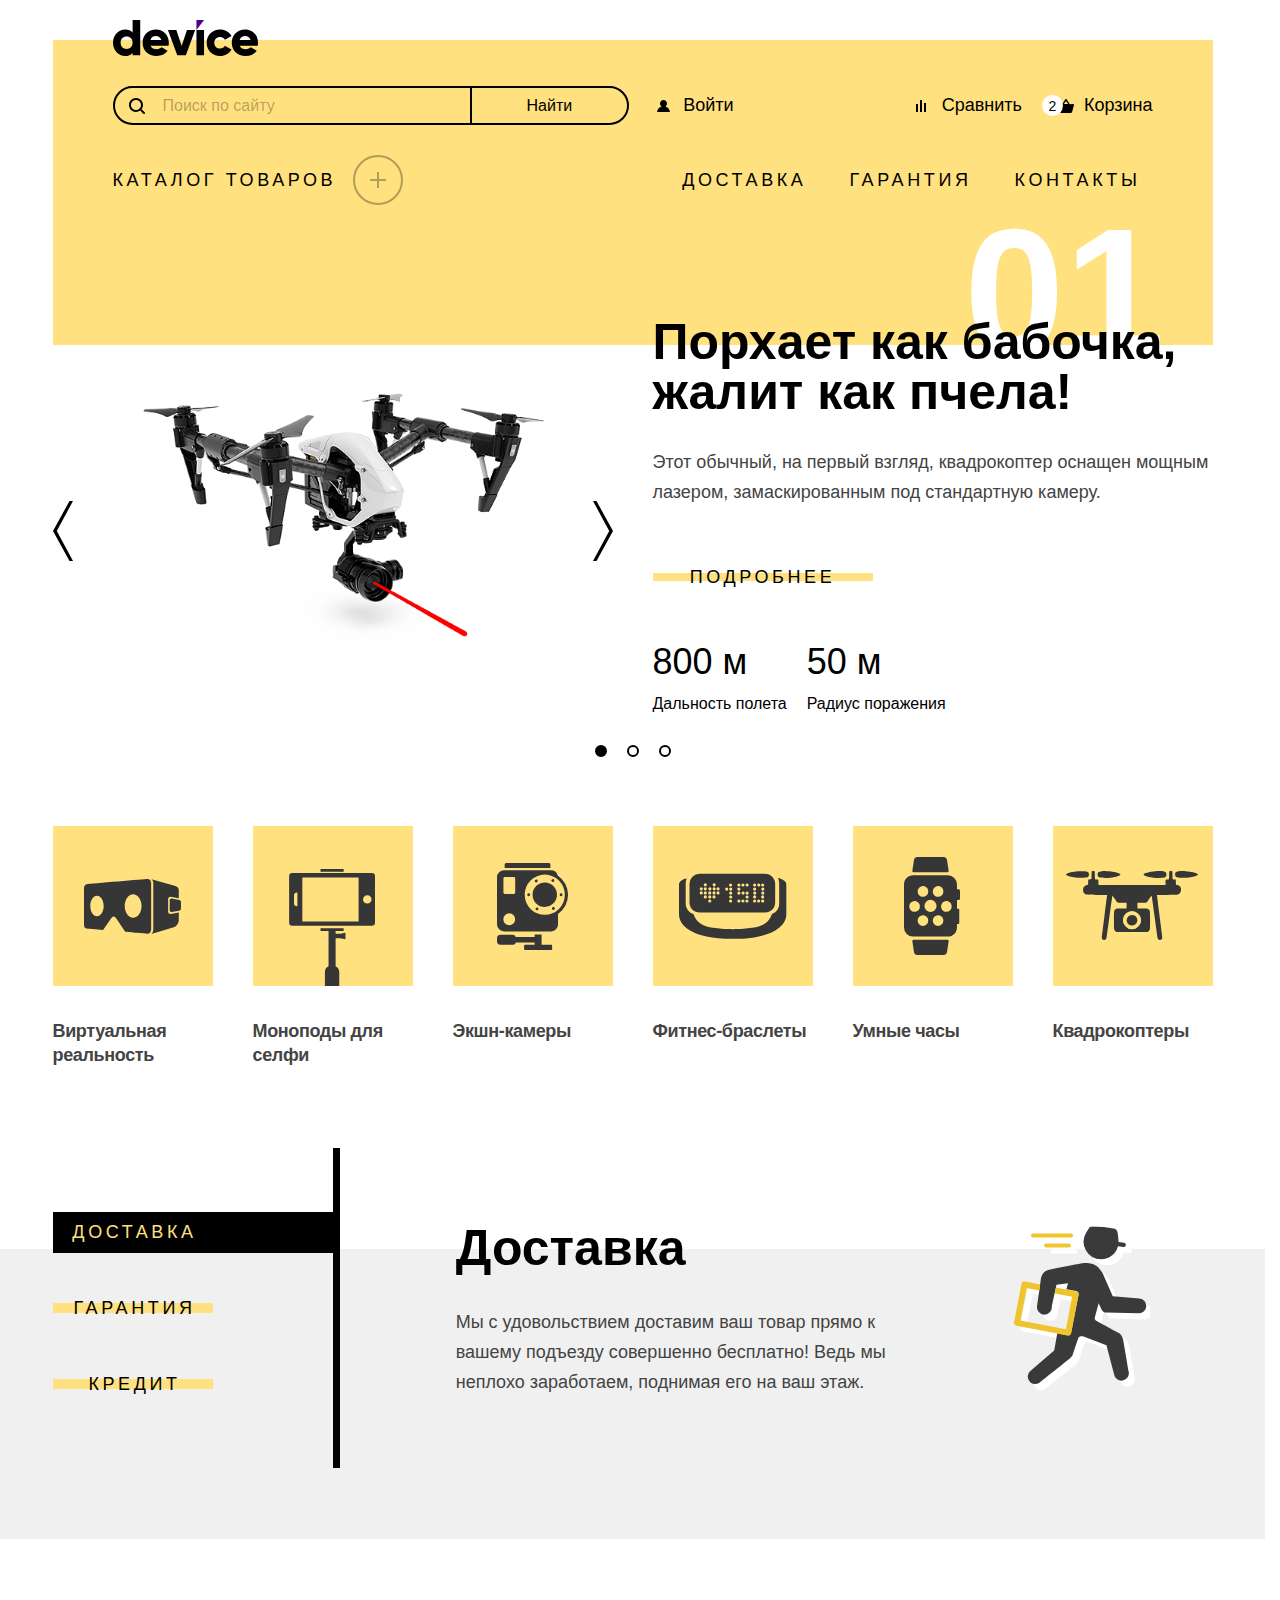
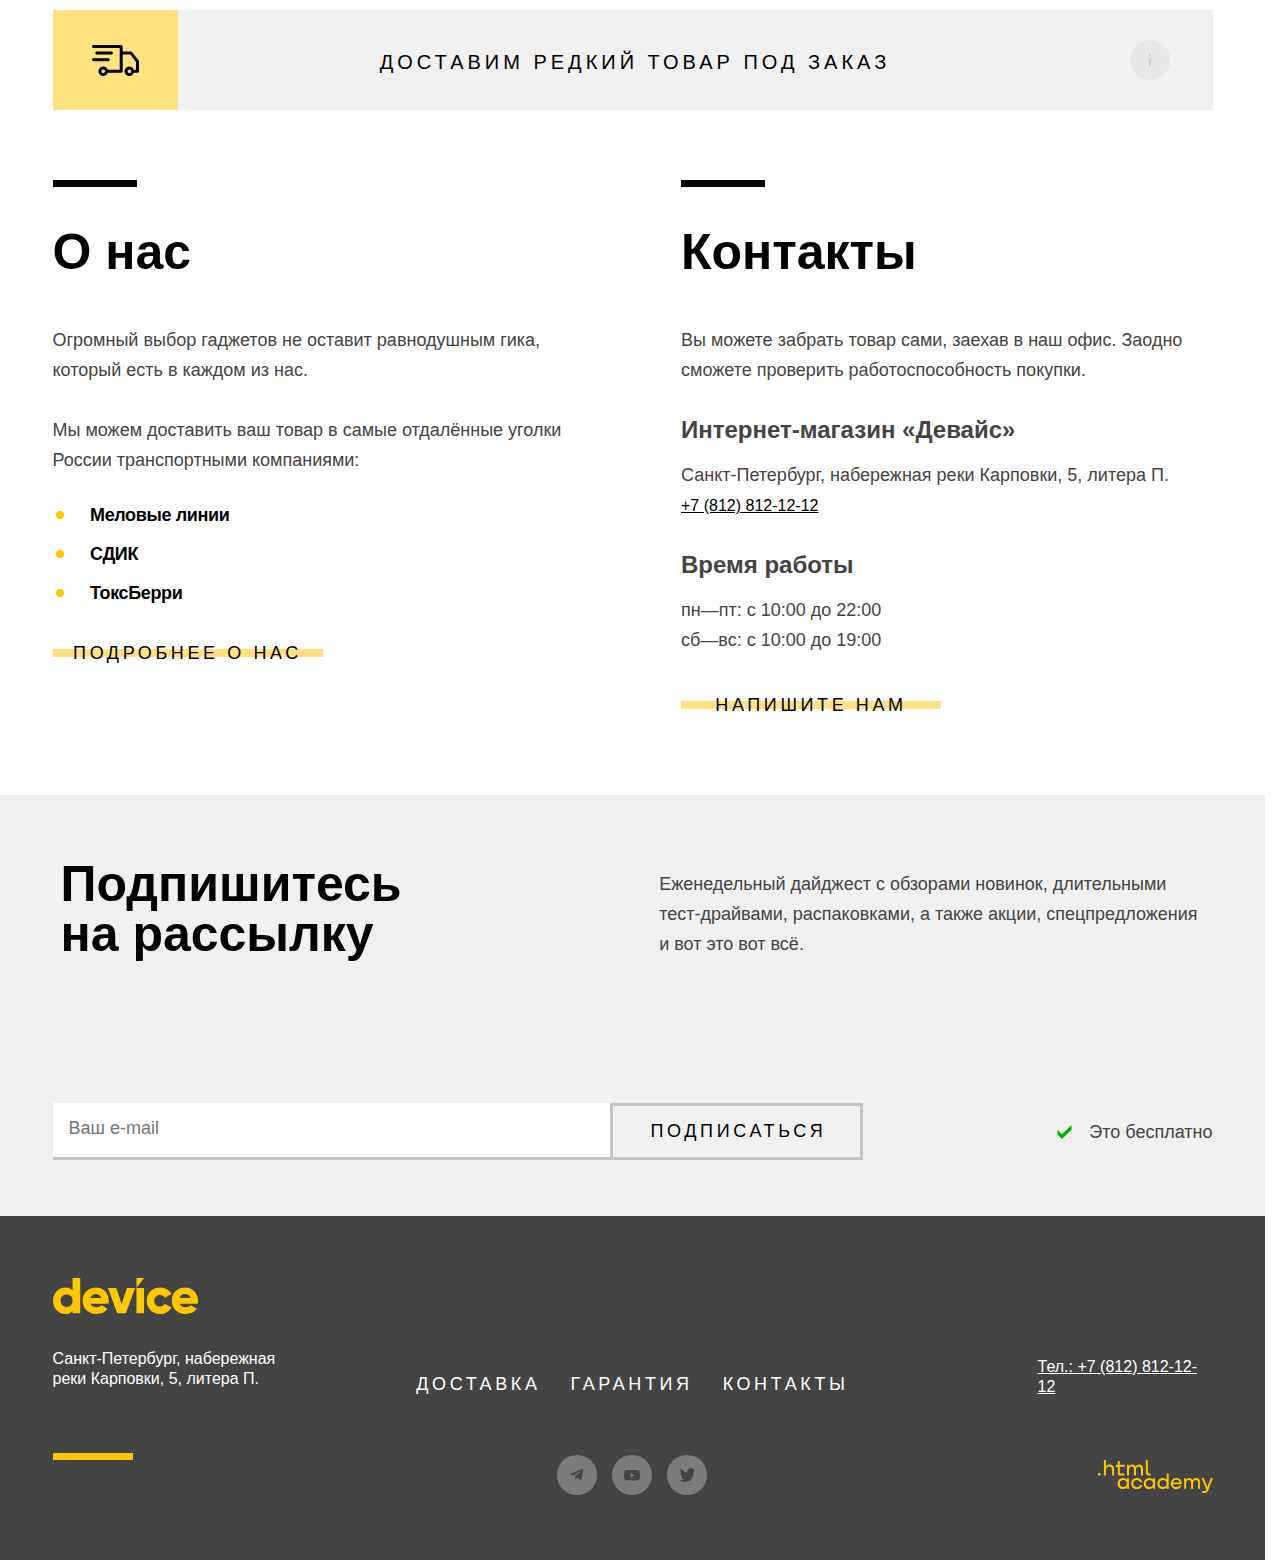
==== commit 3af40f84: "Исправил баги" ====
--- a/index.html
+++ b/index.html
@@ -118,7 +118,7 @@
           <div class="slider__inner">
             <div class="slider__images">
               <a href="#" class="slider__link slider__link_img slider_opacity">
-                <img class="slider__image" src="images/products/slider/product-1.png" width="560" height="349" alt="Самые популярные товары">
+                <img class="slider__image" src="images/products/slider/product-1.png" width="560" height="560" alt="Самые популярные товары">
               </a>
               <button class="button slider__button-control slider__button-control_prev" type="button">
                 <span class="visually-hidden">Предыдущий товар</span>
--- a/styles/styles.min.css
+++ b/styles/styles.min.css
@@ -1 +1 @@
-.modal__button-input:hover,.modal__close-button:hover,.phone-number:hover,.footer__logo-link:hover,.production__filter-input:hover+.production__filter-input-2::before,.products__link:hover,.slider__point:hover,.slider__button-control:hover,.nav-info__link:hover,.catalog__link:hover,.header__basket-close-button:hover,.header__basket-link:hover,.header__logo-link:hover,.user-nav-link:hover,.card__link:hover .card__img-inner:before,.card__link:hover .card__img,.card__link:hover .card__title,.card__link:hover .card__price,.button_load-more:hover{opacity:.6}.modal__button-input:active,.modal__input:disabled,.modal__close-button:active,.phone-number:active,.social-link:active::before,.footer__logo-link:active,.copyright__svg:active,.production__filter-input:disabled+.production__filter-input-2_checkbox,.production__filter-input:disabled~.production__filter-text,.production__filter-input:active+.production__filter-input-2::before,.subscribe__button:disabled,.subscribe__input:disabled,.delivery__link:active,.products__link:active,.slider__point:active,.slider__button-control:active,.nav-info__link:active,.catalog__link:active,.header__basket-close-button:active,.header__basket-link:active,.header__logo-link:active,.user-nav-link:active,.card__link:active .card__img-inner:before,.card__link:active .card__img,.card__link:active .card__title,.card__link:active .card__price,.button_load-more:active,.select:disabled,.header__search-button:disabled,.header__search-input:disabled+.header__search-form__icon,.header__search-input:disabled,.button:disabled{opacity:.3}.header__search-button:disabled,.header__search-input:disabled+.header__search-form__icon,.header__search-input:disabled,.button:disabled{pointer-events:none}.social-list,.production__list,.advantages__list,.products__list,.slider__pagination,.nav-info__list,.catalog__list,.header__basket-list,.pagination__list,.list{margin:0;padding:0;list-style:none}.phone-number,.delivery__link,.products__link,.nav-info__link,.catalog__link,.header__basket-link,.card__link,.breadcrumbs__link{color:#000;text-decoration:none}@font-face{font-style:normal;font-weight:400;font-family:"Rubik";font-display:swap;src:url("../fonts/rubik/rubik-400.woff2") format("woff2")}@font-face{font-style:normal;font-weight:700;font-family:"Rubik";font-display:swap;src:url("../fonts/rubik/rubik-700.woff2") format("woff2")}@font-face{font-style:normal;font-weight:800;font-family:"Raleway";font-display:swap;src:url("../fonts/raleway/raleway-800.woff2") format("woff2")}*,*::before,*::after{box-sizing:border-box}*:focus{outline:2px solid #af4fff}*:focus:not(:focus-visible){outline:none}*:focus-visible{outline:2px solid #af4fff}html{scrollbar-gutter:stable}body{min-width:1160px;height:100vh;margin:0;font-style:normal;font-weight:400;font-size:18px;line-height:30px;font-family:"Rubik",sans-serif}.visually-hidden{position:absolute;width:0;height:0;margin:-1px;padding:0;overflow:hidden;white-space:nowrap;border:0;clip:rect(0 0 0 0);-webkit-clip-path:inset(100%);clip-path:inset(100%)}.grid-container{display:grid;min-height:100%;margin:0 auto;padding-top:40px;-webkit-column-gap:40px;-moz-column-gap:40px;column-gap:40px;grid-template-columns:repeat(6, 1fr);grid-template-rows:-webkit-min-content 1fr -webkit-min-content;grid-template-rows:min-content 1fr min-content}.main{grid-column:1/-1}.heading,.paragraph{margin:0;margin-bottom:20px}.heading{font-family:"Raleway",sans-serif}.paragraph{color:#444}.field{font-size:inherit;font-family:inherit;color:#444;border:0}.select{position:relative;padding:0 32px 0 10px;font-size:inherit;line-height:30px;font-family:inherit;background-image:url("../images/icons/arrow-bottom.svg");background-repeat:no-repeat;background-position:center right 12px;cursor:pointer;-webkit-appearance:none;-moz-appearance:none}.select:disabled{pointer-events:none}.button{position:relative;display:flex;justify-content:center;align-items:center;padding:10px;font-size:inherit;font-family:"Raleway",sans-serif;text-align:center;color:#000;text-transform:uppercase;text-decoration:none;background-color:rgba(0,0,0,0);border:none;cursor:pointer}.button:focus{z-index:1}.button_yellow{z-index:1;width:-webkit-max-content;width:-moz-max-content;width:max-content;padding:5px 15px;letter-spacing:.2em}.button_yellow::before{content:"";position:absolute;z-index:-1;width:100%;height:22%;background-color:#ffe17f;transition:height .2s}.button_yellow:hover::before{height:100%}.button_yellow:active::before{background-color:#fc3}.button_load-more{width:calc(100% - 80px);margin:0 auto;padding-top:18px;padding-bottom:18px;font-size:16px;line-height:19px;letter-spacing:.2em;background-color:#f0f0f0}.product-parameters{display:flex;flex-wrap:wrap}.product-parameters__list{display:flex;flex-direction:column;margin:0;margin-right:20px;margin-bottom:26px}.product-parameters__title{font-size:16px}.product-parameters__description{order:-1;margin:0;margin-bottom:12px;font-size:36px}.list{margin-bottom:30px;margin-left:20px;line-height:20px}.list__item{position:relative;margin-bottom:19px;padding-left:34px}.list__item::before{content:"";position:absolute;top:0;bottom:0;left:0;width:8px;height:8px;margin:auto;background-color:#000;border-radius:50%}.tooltip{position:relative}.tooltip__button{width:26px;height:26px;background-color:#ffe17f;background-image:url("../images/icons/tooltip-icon.svg");background-repeat:no-repeat;background-position:center;border-radius:50%}.tooltip__button:hover+.tooltip__text,.tooltip__button:focus+.tooltip__text{display:block}.tooltip__text{position:absolute;top:100%;right:-35px;z-index:1;display:none;width:-webkit-max-content;width:-moz-max-content;width:max-content;max-width:200px;margin-top:10px;padding:19px;font-weight:400;font-size:16px;line-height:20px;color:#fff;background-color:#000}.tooltip__text::before{content:"";position:absolute;right:40px;bottom:100%;width:14px;height:6px;background-image:url("../images/icons/tooltip-arrow.svg");background-repeat:no-repeat}.breadcrumbs{display:flex;flex-wrap:wrap;align-items:center}.breadcrumbs__link{position:relative;font-size:16px;line-height:20px}.breadcrumbs__link:last-child{pointer-events:none}.breadcrumbs__link:not(:last-child){margin-right:36px}.breadcrumbs__link:not(:last-child)::after{content:"";position:absolute;top:50%;right:-20px;width:4px;height:8px;background-image:url("../images/icons/arrow-right.svg");background-repeat:no-repeat;-webkit-transform:translateY(-50%);transform:translateY(-50%);opacity:.2;pointer-events:none}.breadcrumbs__link:hover{color:#666}.breadcrumbs__link:active{color:#b3b3b3}.card{display:grid;margin-bottom:44px;-webkit-column-gap:40px;-moz-column-gap:40px;column-gap:40px;grid-template-columns:repeat(2, 1fr);row-gap:44px}.card__link{display:grid;grid-template-columns:2fr .8fr;row-gap:32px}.card__link:hover .card__img{-webkit-transform:scale(1.1);transform:scale(1.1)}.card__link:hover .card__more{opacity:1}.card__img-inner{position:relative;overflow:hidden;background-color:#f0f0f0;grid-column:1/-1}.card__img-inner:before{content:"";position:absolute;top:27px;right:27px;z-index:1;display:none;width:60px;height:60px;background-image:url("../images/icons/new.svg");background-repeat:no-repeat;opacity:1;transition:opacity .2s}.card__img-inner_new::before{display:block}.card__img{display:block;width:100%;height:auto;transition:opacity .2s,-webkit-transform .2s;transition:opacity .2s,transform .2s;transition:opacity .2s,transform .2s,-webkit-transform .2s;-o-object-fit:contain;object-fit:contain}.card__more{position:absolute;top:0;right:0;bottom:0;left:0;width:100%;max-width:210px;height:-webkit-min-content;height:-moz-min-content;height:min-content;margin:auto;opacity:0;transition:opacity .2s;pointer-events:none}.card__title{margin-bottom:0;padding-right:20px;font-size:18px;line-height:20px;letter-spacing:-0.02em;transition:opacity .2s;grid-column-start:1}.card__price{line-height:21px;color:#444;transition:opacity .2s;grid-column-end:-1;justify-self:right}.pagination{display:flex;align-items:center;width:calc(100% - 80px);margin:0 auto;background-color:#f0f0f0}.pagination_margin-bottom{margin-bottom:78px}.pagination__list{display:flex;flex-wrap:wrap;justify-content:center;align-items:center}.pagination__item{font-weight:400;font-size:16px;line-height:20px;font-family:"Rubik",sans-serif}.pagination__link{min-width:40px;min-height:40px;padding:10px 11px;font-family:inherit;color:#b9b9b9}.pagination__link:hover{color:#444}.pagination__link:active{color:#c7c7c7}.pagination__link_prev,.pagination__link_next{max-width:140px;margin:0 auto;padding:26px;line-height:18px;font-family:"Raleway",sans-serif;color:#000;letter-spacing:.2em}.pagination__link_prev:hover,.pagination__link_next:hover{background-color:#dcdcdc}.pagination__link_prev:active,.pagination__link_next:active{color:#9a9a9a}.pagination__link_prev{margin-left:0}.pagination__link_next{margin-right:0}.pagination__link_current{color:#878787 !important;pointer-events:none}.pagination__link_divider{pointer-events:none}.double-range__wrapper{position:relative;width:100%}.double-range__track{position:absolute;top:0;bottom:0;width:100%;height:2px;margin:auto;background-color:#dcdcdc}.double-range__input{position:absolute;top:0;bottom:0;width:100%;margin:auto;background-color:rgba(0,0,0,0);outline:none;pointer-events:none}.double-range__input::-webkit-slider-runnable-track,.double-range__input::-moz-range-track,.double-range__input::-ms-track{height:5px;-webkit-appearance:none;appearance:none}.double-range__input::-webkit-slider-thumb{width:18px;height:18px;background-color:#ebebeb;border:2px solid #000;border-radius:50%;-webkit-appearance:none;appearance:none;cursor:pointer;pointer-events:auto}.double-range__input::-moz-range-thumb{width:18px;height:18px;background-color:#ebebeb;border:2px solid #000;border-radius:50%;-moz-appearance:none;appearance:none;cursor:pointer;pointer-events:auto}.double-range__input::-ms-thumb{width:18px;height:18px;background-color:#ebebeb;border:2px solid #000;border-radius:50%;appearance:none;cursor:pointer;pointer-events:auto}.double-range__input:hover::-webkit-slider-thumb{background-color:#ffc700}.double-range__input:hover::-moz-range-thumb{background-color:#ffc700}.double-range__input:active::-webkit-slider-thumb{background-color:#e2b100}.double-range__input:active::-moz-range-thumb{background-color:#e2b100}.double-range__input_min,.double-range__input_max{-webkit-appearance:none;-moz-appearance:none;appearance:none}.double-range__input_min:focus::-webkit-slider-thumb,.double-range__input_max:focus::-webkit-slider-thumb{outline:2px solid #af4fff}.double-range__input_min:focus:not(:focus-visible)::-webkit-slider-thumb,.double-range__input_max:focus:not(:focus-visible)::-webkit-slider-thumb{outline:none}.double-range__input_min:focus-visible::-webkit-slider-thumb,.double-range__input_max:focus-visible::-webkit-slider-thumb{outline:2px solid #af4fff}.double-range__input_min:focus::-moz-range-thumb,.double-range__input_max:focus::-moz-range-thumb{outline:2px solid #af4fff}.double-range__input_min:focus:not(:focus-visible)::-moz-range-thumb,.double-range__input_max:focus:not(:focus-visible)::-moz-range-thumb{outline:none}.double-range__input_min:focus-visible::-moz-range-thumb,.double-range__input_max:focus-visible::-moz-range-thumb{outline:2px solid #af4fff}.double-range__values{text-align:center;font-size:14px;line-height:20px;color:#a8a8a8;padding-top:20px;width:100%}.user-nav-link{position:relative;display:inline-block;padding:8px 0 8px 26px;line-height:21px;color:#000;text-decoration:none}.user-nav-link::before{content:"";position:absolute;top:0;bottom:0;left:0;margin:auto;background-repeat:no-repeat}.user-signin-link::before{width:13px;height:12px;background-image:url("../images/icons/user.svg")}.user-signout-link{padding-left:0;margin-left:25px;color:rgba(0,0,0,.3)}.user-compare-link::before{width:10px;height:12px;background-image:url("../images/icons/compare.svg")}.user-basket-link::before{width:16px;height:14px;background-image:url("../images/icons/basket.svg")}.header{position:relative;display:grid;width:1160px;margin:0 auto;padding:46px 60px 20px 60px;-webkit-column-gap:26px;-moz-column-gap:26px;column-gap:26px;background-color:#ffe17f;grid-column:1/-1;grid-template-columns:1.047fr 1fr;row-gap:30px}.header__logo-link{position:absolute;top:-20px;left:60px}.header__search-form{display:flex;flex-shrink:0;max-width:519px;overflow:hidden;align-self:start;grid-column:1}.header__search-title{position:relative}.header__search-input{width:359px;height:100%;padding:9px 10px 8px 48px;font-size:16px;line-height:21px;background-color:rgba(0,0,0,0);border:2px solid #000;border-radius:50px 0 0 50px}.header__search-input:focus{z-index:1;border:2px solid #af4fff;outline:none}.header__search-input::-webkit-input-placeholder{color:rgba(0,0,0,.3)}.header__search-input::-moz-placeholder{color:rgba(0,0,0,.3)}.header__search-input:-ms-input-placeholder{color:rgba(0,0,0,.3)}.header__search-input::-ms-input-placeholder{color:rgba(0,0,0,.3)}.header__search-input::placeholder{color:rgba(0,0,0,.3)}.header__search-icon{position:absolute;top:0;bottom:0;left:16px;width:16px;height:16px;margin:auto;background-image:url("../images/icons/search.svg");background-repeat:no-repeat;pointer-events:none}.header__search-button{position:relative;left:-2px;width:160px;padding:7px 10px;font-size:16px;line-height:21px;font-family:inherit;text-transform:none;border:2px solid #000;border-radius:0 50px 50px 0}.header__search-button:hover{color:#fff;background-color:#000}.header__search-button:focus{border:2px solid #af4fff;outline:none}.header__search-button:active{color:rgba(255,255,255,.3)}.header__search-button:disabled{color:#000;background-color:rgba(0,0,0,0)}.header__user-navigation{display:flex;flex-wrap:wrap;justify-content:flex-end;align-content:center;width:100%;grid-column-end:-1}.header__product-item:not(:first-child){margin-left:36px}.header__user-item+.header__product-item{margin-left:auto}.header__product-item{position:relative}.header__basket-count{position:absolute;top:0;bottom:0;left:-16px;width:21px;height:21px;margin:auto;padding:3px 0;overflow:hidden;font-size:14px;line-height:17px;text-align:center;background-color:#fff;border-radius:50%}.header__basket-container{position:absolute;top:100%;left:0;z-index:2;display:none;width:320px;margin-top:10px;padding:20px;background-color:#000;-webkit-transform:translate(-50%);transform:translate(-50%)}.header__basket-container::before{content:"";position:absolute;bottom:100%;left:50%;width:14px;height:6px;background-image:url("../images/icons/popover-arrow.svg");background-repeat:no-repeat;-webkit-transform:translate(-50%);transform:translate(-50%)}.header_basket-open{display:block}.header__basket-item{display:flex;justify-content:space-between;margin-bottom:40px}.header__basket-link{display:flex}.header__basket-thumb{margin-right:23px;-o-object-fit:cover;object-fit:cover}.header__basket-title{margin:0;margin-right:40px;font-weight:400;font-size:16px;line-height:20px;color:#fff}.header__basket-close-button{position:relative;top:0;right:0;flex-shrink:0;width:10px;height:10px;padding:0;background-color:rgba(0,0,0,0);background-image:url("../images/icons/basket-close-button.svg");background-repeat:no-repeat;border:0;cursor:pointer}.header__basket-info{display:flex;justify-content:space-between;margin-bottom:40px;font-size:16px;line-height:20px;color:#fff}.header__basket-open-button{padding:16px 10px 13px 10px;font-weight:800;font-size:18px;line-height:21px;background-color:#fff}.header__basket-open-button:hover{background-color:#ffe17f}.header__basket-open-button:active{color:rgba(0,0,0,.3)}.header__catalog{grid-column:1}.header__info-navigation{grid-column-end:-1}.catalog{z-index:1;display:flex;align-items:center;justify-self:start}.catalog__link-menu{padding:0;font-size:18px;line-height:21px;letter-spacing:.2em}.catalog__button{z-index:1;margin-left:17px;padding:0}.catalog__button::after{content:"";flex-shrink:0;width:50px;height:50px;background-image:url("../images/icons/catalog-plus.svg");background-repeat:no-repeat;background-position:center;border:2px solid #000;border-radius:50%;opacity:.3}.catalog__button:hover::after{opacity:1}.catalog_minus::after{background-image:url("../images/icons/catalog-minus.svg")}.catalog__list{position:absolute;top:100%;left:0;display:none;flex-direction:column;flex-wrap:wrap;align-content:flex-start;width:100%;max-height:170px;padding:15px 60px 38px 60px;font-size:16px;line-height:18px;background-color:#ffe17f}.catalog_open{display:flex}.catalog__item{width:100%;max-width:252px}.catalog__link{display:inline-block;margin-right:40px;margin-bottom:18px}.nav-info__list{display:flex;flex-wrap:wrap;align-content:center;height:100%;padding-left:25px}.nav-info__item:not(:last-child){margin-right:43px}.nav-info__link{position:relative;z-index:1;display:inline-block;padding:10px 0;line-height:21px;font-family:"Raleway",sans-serif;text-transform:uppercase;letter-spacing:.2em}.slider{width:100%;width:1160px;margin:0 auto;margin-bottom:41px}.slider_opacity{opacity:1;transition:opacity .2s}.slider__count{position:relative;margin-top:-15px;padding-right:48px;text-align:right;background-color:#ffe17f}.slider__count-number{position:relative;bottom:-18px;font-weight:700;font-size:180px;line-height:.71;color:#fff}.slider__inner{position:relative;top:-28px;display:grid;min-height:440px;-webkit-column-gap:40px;-moz-column-gap:40px;column-gap:40px;grid-template-columns:1fr 1fr;grid-template-rows:1fr repeat(5, -webkit-min-content);grid-template-rows:1fr repeat(5, min-content)}.slider__link_img{display:block}.slider__images{position:relative;top:-25px;align-self:center;grid-column:1;grid-row:1/span 4}.slider__image{width:100%;height:100%;max-height:425px;vertical-align:middle;-o-object-fit:contain;object-fit:contain}.slider__button-control{position:absolute;top:50%;width:20px;height:60px;background-image:url("../images/icons/slider-arrow.svg");background-repeat:no-repeat;-webkit-transform:translateY(-50%);transform:translateY(-50%)}.slider__button-control_prev{left:0}.slider__button-control_next{right:0;-webkit-transform:translateY(-50%) scale(-1, 1);transform:translateY(-50%) scale(-1, 1)}.slider__title{margin-bottom:29px;font-size:50px;line-height:50px;font-family:"Raleway",sans-serif;grid-column-end:-1}.slider__description{margin-bottom:50px;grid-column-end:-1}.slider__button{width:100%;max-width:220px;margin-bottom:50px;grid-column-end:-1;justify-self:start}.slider__parameters{grid-column-end:-1;justify-self:start}.slider__pagination{display:flex;flex-wrap:wrap;grid-column:1/-1;justify-self:center}.slider__pagination-item:not(:last-child){margin-right:20px}.slider__point{width:12px;height:12px;padding:0;border:2px solid #000;border-radius:50%;transition:background-color .4s}.slider_current-point{background-color:#000;pointer-events:none}.products{width:100%;max-width:1160px;margin:0 auto;margin-bottom:81px}.products__list{display:grid;gap:40px;grid-template-columns:repeat(6, 160px)}.products__link{display:inline-block}.products__logo{display:inline-block;width:160px;height:160px;margin-bottom:24px;background-color:#ffe17f;background-repeat:no-repeat;background-position:center}.products_virtual-reality{background-image:url("../images/products/icons/virtual-reality.svg")}.products_monopods{background-image:url("../images/products/icons/monopods.svg");background-position-y:bottom}.products_action-cameras{background-image:url("../images/products/icons/action-cameras.svg")}.products_fitness-bracelets{background-image:url("../images/products/icons/fitness-bracelets.svg")}.products_smart-watches{background-image:url("../images/products/icons/smart-watches.svg")}.products_quadrocopters{background-image:url("../images/products/icons/quadrocopters.svg")}.products__text{font-weight:800;font-size:18px;line-height:24px;font-family:"Raleway",sans-serif;letter-spacing:-0.02em}.advantages{position:relative;margin-bottom:41px}.advantages__background{position:absolute;width:100%;min-height:290px;background-color:#f0f0f0}.advantages__wrapper{position:relative;top:-101px;display:grid;width:1160px;min-height:320px;margin:0 auto;grid-template-columns:280px 1fr}.advantages__wrapper::before{content:"";position:absolute;width:7px;height:100%;background-color:#000;grid-column-start:2}.advantages__list{align-self:center;grid-column-start:1}.advantages__item{display:inline-block;width:100%}.advantages__item:not(:last-child){margin-bottom:35px}.advantages__button{width:100%;max-width:160px;padding:0;overflow:hidden;transition:max-width .2s}.advantages__button::before{transition:height .2s,opacity .2s .2s}.advantages__button-text{flex-shrink:0;width:160px;padding:10px 10px 10px 14px}.advantages_current{justify-content:flex-start;max-width:100%;padding:0;color:#ffe17f;background-color:#000}.advantages_current::before{visibility:hidden;opacity:0}.advantages_current:active::before{background:none}.advantages__inner{align-self:center;padding-left:14%;transition:opacity .2s;grid-column-end:-1}.advantages__description{position:relative;max-width:475px}.advantages__description::after{content:"";position:absolute;top:3px;left:100%;margin-left:17.5%;background-repeat:no-repeat}.advantages_delivery::after{width:136px;height:165px;background-image:url("../images/icons/advantages/advantages-delivery.svg")}.advantages_warranty::after{width:171px;height:195px;background-image:url("../images/icons/advantages/advantages-warranty.svg")}.advantages_credit::after{width:156px;height:189px;background-image:url("../images/icons/advantages/advantages-credit.svg")}.advantages__title{margin:0;margin-bottom:34px;font-size:50px;line-height:50px;font-family:"Raleway",sans-serif}.advantages__text{margin:0}.delivery{width:1160px;margin:0 auto 70px}.delivery__link{position:relative;display:inline-block;width:100%;padding:41px 137px 36px 142px;font-size:20px;line-height:23px;font-family:"Raleway",sans-serif;text-align:center;text-transform:uppercase;letter-spacing:.2em;background-color:#f0f0f0}.delivery__link::before{content:"";position:absolute;top:0;left:0;width:125px;height:100%;background-color:#ffe17f;background-image:url("../images/icons/delivery.svg");background-repeat:no-repeat;background-position:center}.delivery__link::after{content:"";position:absolute;top:0;right:43px;bottom:0;width:40px;height:40px;margin:auto;background-color:#e6e6e6;background-image:url("../images/icons/info.svg");background-repeat:no-repeat;background-position:center;background-blend-mode:overlay;border-radius:50%}.delivery__link:hover::before{background-color:#ffc700}.delivery__link:hover::after{background-blend-mode:normal}.about{display:grid;width:1160px;margin:0 auto;margin-bottom:70px;-webkit-column-gap:97px;-moz-column-gap:97px;column-gap:97px;grid-template-columns:1fr 1fr}.about__wrapper{position:relative;padding-top:47px}.about__wrapper::before{content:"";position:absolute;top:0;left:0;width:84px;height:7px;background-color:#000}.about__title-h2{margin-bottom:48px;font-size:50px;line-height:50px;font-family:"Raleway",sans-serif}.about__title-h3{margin-bottom:15px;font-weight:700;font-size:24px;color:#444}.about__text{margin-bottom:30px;color:#444}.about__list{margin-left:3.5px;font-weight:700;letter-spacing:-0.02em}.about__item::before{background-color:#ffc700}.about__button{width:100%;max-width:270px}.about_button{max-width:260px}.subscribe{background-color:#f0f0f0}.subscribe__wrapper{display:grid;width:1160px;margin:0 auto;padding:64px 0 56px 0;-webkit-column-gap:4.6%;-moz-column-gap:4.6%;column-gap:4.6%;grid-template-columns:1fr 1fr;row-gap:124px}.subscribe__title-h2{max-width:348px;padding-left:8px;font-size:50px;line-height:50px;grid-column-start:1}.subscribe__text{padding-top:10px;grid-column-end:-1}.subscribe__form{position:relative;display:flex;max-width:810px;grid-column:1/-1;grid-row-start:2}.subscribe__error-text{position:absolute;top:100%;display:none;font-size:14px;line-height:20px;color:#ff3d3d}.subscribe_error-open{display:block}.subscribe__label{position:relative;z-index:1;flex-grow:1}.subscribe__input{width:100%;height:100%;padding:11px 16px 14px 16px;font-size:inherit;border-bottom:3px solid #c4c4c4}.subscribe__input:focus{z-index:1;background-color:#dcdcdc;outline:2px solid #af4fff}.subscribe_error{border-bottom:3px solid #ff3d3d}.subscribe__button{width:253px;padding:15px 10px 15px 15px;line-height:21px;letter-spacing:.2em;border:3px solid #c4c4c4}.subscribe__button:hover,.subscribe__button:active{color:#fff;background-color:#000;border-color:#000}.subscribe__button:active{color:rgba(255,255,255,.3)}.subscribe__button:disabled{pointer-events:none}.subscribe__free{position:relative;align-self:center;max-width:250px;margin-left:20px;padding-left:32px;color:#444;grid-column-end:-1;grid-row-start:2;justify-self:end}.subscribe__free::before{content:"";position:absolute;top:0;bottom:0;left:0;width:15px;height:14px;margin:auto;background-image:url("../images/icons/status-success.svg");background-repeat:no-repeat}.production{background-color:#f0f0f0}.production__heading{width:1160px;margin:0 auto;padding:35px 21px 34px 60px}.production__wrapper{display:grid;width:1160px;margin:0 auto;grid-template-columns:320px 1fr}.production__title{margin-bottom:16px;padding:0;font-size:50px;line-height:50px}.production__filter{padding:25px 60px;grid-column-start:1}.production__filter-heading{margin-bottom:58px;font-size:16px;line-height:19px;font-family:"Raleway",sans-serif;text-transform:uppercase;letter-spacing:.2em}.production__filter-inner{display:flex}.production__filter-inner:not(:last-child){margin-bottom:17px}.production__wrapper-border{margin-bottom:35px;border-top:2px solid #000}.production__filter-group{margin:0;padding:0;border:0}.production__filter-title{margin-bottom:23px;padding:0;padding-top:7px;font-weight:700;color:#000;letter-spacing:-0.02em}.production__filter-input:focus+.production__filter-input-2{outline:2px solid #af4fff}.production__filter-input:hover+.production__filter-input-2{border-color:rgba(0,0,0,.6)}.production__filter-input:active+.production__filter-input-2{border-color:rgba(0,0,0,.3)}.production__filter-input:hover~.production__filter-text{color:rgba(0,0,0,.6)}.production__filter-input:active~.production__filter-text{color:rgba(0,0,0,.3)}.production__filter-input:disabled+.production__filter-input-2_checkbox,.production__filter-input:disabled~.production__filter-text{color:inherit;border-color:inherit;pointer-events:none}.production__filter-input_checkbox:checked+.production__filter-input-2_checkbox::before{display:block}.production__filter-input_radio:checked+.production__filter-input-2_radio::before{display:block}.production__filter-input-2{position:relative;flex-shrink:0;width:20px;height:20px;margin-right:16px;border:2px solid #000}.production__filter-input-2::before{content:"";position:absolute;top:0;right:0;bottom:0;left:0;display:none;margin:auto;background-repeat:no-repeat}.production__filter-input-2_checkbox:before{width:10px;height:10px;background-image:url("../images/icons/input-checkbox.svg")}.production__filter-input-2_radio{border-radius:50%}.production__filter-input-2_radio:before{width:8px;height:8px;background-image:url("../images/icons/input-radio.svg")}.production__filter-text{font-size:16px;line-height:20px}.production__filter-button{width:100%}.production__inner{background-color:#fff;grid-column-end:-1}.production__controls{display:flex;align-items:center;padding:20px 40px;background-color:#f0f0f0}.production__title-select{max-width:400px;font-size:16px;line-height:19px;font-family:"Raleway",sans-serif;text-transform:uppercase;letter-spacing:.2em}.production__select{width:160px;margin:0 auto;background-color:rgba(0,0,0,0);border:0}.production__direction{display:flex;flex-shrink:0}.production__button{position:relative;display:inline;width:30px;height:30px;padding:0}.production__button:before{content:"";position:absolute;top:0;right:0;bottom:0;left:0;margin:auto;background-image:url("../images/icons/arrow-top.svg");background-repeat:no-repeat;background-position:center;opacity:.2}.production__button_arrow-down:before{-webkit-transform:scale(1, -1);transform:scale(1, -1)}.production__button:hover:before{opacity:.5}.production__button:active:before{opacity:1}.production__list{padding:70px 40px 0 40px;grid-column-end:-1}.production__load-more{margin-bottom:44px}.copyright__svg{vertical-align:middle;fill:#000}.copyright__svg:hover{fill:#fff}.footer{padding:62px 3% 55px 3%;background-color:#444;grid-column:1/-1;grid-row-end:-1}.footer__inner{display:grid;width:100%;max-width:1160px;margin:0 auto;grid-template-columns:239px 1fr minmax(300px, 444px) 1.54fr 175px}.footer__contacts{position:relative;margin-bottom:32px}.footer__contacts::after{content:"";position:absolute;width:80px;height:7px;background-color:#ffc700}.footer__logo-link{display:inline-block;margin-bottom:26px}.footer__address{margin-bottom:64px;font-style:normal;font-size:16px;line-height:20px;color:#fff}.footer__info-wrapper{align-self:end;grid-column-start:3}.footer__info-navigation{margin-bottom:50px}.footer_nav-info_list{justify-content:center;padding-left:0}.footer_nav-info_margin:not(:last-child){margin-right:30px}.footer_nav-info_link{color:#fff}.footer__phone-wrapper{display:flex;flex-direction:column;margin-top:79px;grid-column-end:-1}.footer__phone{margin-bottom:63px;color:#fff}.footer__copyright{align-self:flex-end;margin-bottom:12px}.footer_copyright-svg{fill:#ffc700}.social-list{display:flex;flex-wrap:wrap;justify-content:center;line-height:12px}.social-item{margin-bottom:10px}.social-item:not(:last-child){margin-right:15px}.social-link{position:relative;display:inline-block;width:40px;height:40px;background-color:rgba(255,255,255,.3);border-radius:50%}.social-link::before{content:"";position:absolute;top:0;right:0;bottom:0;left:0;margin:auto;background-repeat:no-repeat}.social-link:hover{background-color:#ffc700}.social-link_telegram::before{width:14px;height:12px;background-image:url("../images/icons/social-telegram.svg")}.social-link_youtube::before{width:16px;height:11px;background-image:url("../images/icons/social-youtube.svg")}.social-link_twitter::before{width:15px;height:15px;background-image:url("../images/icons/social-twitter.svg")}.phone-number{display:inline-block;font-size:16px;line-height:20px;text-decoration:underline}.modal{width:100%;max-width:920px;padding:0;border:none}.modal__wrapper{display:grid;padding:63px 70px;border:10px solid #000;box-shadow:0 10px 0 rgba(0,0,0,.1);grid-template-columns:1fr auto;row-gap:37px}.modal::-webkit-backdrop{background-color:rgba(240,240,240,.9)}.modal::backdrop{background-color:rgba(240,240,240,.9)}.modal__wrapper-tooltip{grid-column:4}.modal__inner-tooltip{position:relative;margin-bottom:7px}.modal__title{margin:0;padding-right:10px;font-size:50px;line-height:1;grid-column-start:1}.modal__close-button{box-sizing:content-box;width:26px;height:26px;margin-top:10px;padding:2px;background-image:url("../images/icons/close-modal.svg");background-repeat:no-repeat;background-position:center;grid-column-end:-1}.modal__form{display:grid;-webkit-column-gap:42px;-moz-column-gap:42px;column-gap:42px;grid-column:1/-1;grid-template-columns:repeat(2, 1fr) .85fr 180px;row-gap:38px}.modal__input-title{position:relative;display:flex;flex-direction:column;align-self:flex-start}.modal__input-title_margin{margin-bottom:20px}.modal__input-title_name{grid-column:1/span 2}.modal__input-title_email{grid-column:3/-1}.modal__input-title_comment{grid-column:1/span 3}.modal__input-title_error{color:#ff3d3d}.modal__input-title_error .modal__input{outline:2px solid #ff3d3d}.modal__input-title_error .modal__info_error-text{display:block}.modal__input-title_display{display:inline}.modal__inner-input{display:grid;grid-template-columns:repeat(3, 60px)}.modal__inner-input::after{content:"";position:absolute;top:0;right:21px;bottom:0;margin:auto;background-repeat:no-repeat;background-position:center;pointer-events:none}.modal__inner-input_name::after{width:13px;height:12px;background-image:url("../images/icons/input-name.svg")}.modal__inner-input_email::after{width:15px;height:12px;background-image:url("../images/icons/input-email.svg")}.modal__input-text{position:relative;margin-bottom:7px;font-weight:700;color:#000;letter-spacing:-0.02em}.modal__input{width:100%;padding:20px 50px 20px 20px;color:#000;background-color:#f0f0f0}.modal__input_number{padding-right:60px;padding-left:60px;text-align:center;-moz-appearance:textfield;grid-column:1/-1;grid-row-start:1}.modal__input_number::-webkit-outer-spin-button,.modal__input_number::-webkit-inner-spin-button{-webkit-appearance:none}.modal__input:hover,.modal__input:focus{background-color:#dcdcdc}.modal__input:focus{outline:2px solid #af4fff}.modal__input::-webkit-input-placeholder{color:rgba(0,0,0,.3)}.modal__input::-moz-placeholder{color:rgba(0,0,0,.3)}.modal__input:-ms-input-placeholder{color:rgba(0,0,0,.3)}.modal__input::-ms-input-placeholder{color:rgba(0,0,0,.3)}.modal__input::placeholder{color:rgba(0,0,0,.3)}.modal__info{position:absolute;top:100%;left:0;display:none;font-size:14px}.modal__info_show{display:block}.modal__button-submit{padding:10px 30px;grid-column:1/-1}.modal__tooltip{position:absolute;margin-top:2px;margin-left:10px}.modal__button-input{background-repeat:no-repeat;background-position:center;grid-row-start:1}.modal__button-input:hover~.field{background-color:#dcdcdc}.modal__button-input_minus{background-image:url("../images/icons/input-minus.svg");grid-column-start:1}.modal__button-input_plus{background-image:url("../images/icons/input-plus.svg");grid-column-start:3}+.modal__button-input:hover,.modal__close-button:hover,.phone-number:hover,.footer__logo-link:hover,.production__filter-input:hover+.production__filter-input-2::before,.products__link:hover,.slider__point:hover,.slider__button-control:hover,.nav-info__link:hover,.catalog__link:hover,.header__basket-close-button:hover,.header__basket-link:hover,.header__logo-link:hover,.user-nav-link:hover,.card__link:hover .card__img-inner:before,.card__link:hover .card__img,.card__link:hover .card__title,.card__link:hover .card__price,.button_load-more:hover{opacity:.6}.modal__button-input:active,.modal__input:disabled,.modal__close-button:active,.phone-number:active,.social-link:active::before,.footer__logo-link:active,.copyright__svg:active,.production__filter-input:disabled+.production__filter-input-2_checkbox,.production__filter-input:disabled~.production__filter-text,.production__filter-input:active+.production__filter-input-2::before,.subscribe__button:disabled,.subscribe__input:disabled,.delivery__link:active,.products__link:active,.slider__point:active,.slider__button-control:active,.nav-info__link:active,.catalog__link:active,.header__basket-close-button:active,.header__basket-link:active,.header__logo-link:active,.user-nav-link:active,.card__link:active .card__img-inner:before,.card__link:active .card__img,.card__link:active .card__title,.card__link:active .card__price,.button_load-more:active,.select:disabled,.header__search-button:disabled,.header__search-input:disabled+.header__search-form__icon,.header__search-input:disabled,.button:disabled{opacity:.3}.header__search-button:disabled,.header__search-input:disabled+.header__search-form__icon,.header__search-input:disabled,.button:disabled{pointer-events:none}.social-list,.production__list,.advantages__list,.products__list,.slider__pagination,.nav-info__list,.catalog__list,.header__basket-list,.pagination__list,.list{margin:0;padding:0;list-style:none}.phone-number,.delivery__link,.products__link,.nav-info__link,.catalog__link,.header__basket-link,.card__link,.breadcrumbs__link{color:#000;text-decoration:none}@font-face{font-style:normal;font-weight:400;font-family:"Rubik";font-display:swap;src:url("../fonts/rubik/rubik-400.woff2") format("woff2")}@font-face{font-style:normal;font-weight:700;font-family:"Rubik";font-display:swap;src:url("../fonts/rubik/rubik-700.woff2") format("woff2")}@font-face{font-style:normal;font-weight:800;font-family:"Raleway";font-display:swap;src:url("../fonts/raleway/raleway-800.woff2") format("woff2")}*,*::before,*::after{box-sizing:border-box}*:focus{outline:2px solid #af4fff}*:focus:not(:focus-visible){outline:none}*:focus-visible{outline:2px solid #af4fff}html{scrollbar-gutter:stable}body{min-width:1160px;height:100vh;margin:0;font-style:normal;font-weight:400;font-size:18px;line-height:30px;font-family:"Rubik",sans-serif}.visually-hidden{position:absolute;width:0;height:0;margin:-1px;padding:0;overflow:hidden;white-space:nowrap;border:0;clip:rect(0 0 0 0);-webkit-clip-path:inset(100%);clip-path:inset(100%)}.grid-container{display:grid;min-height:100%;margin:0 auto;padding-top:40px;-webkit-column-gap:40px;-moz-column-gap:40px;column-gap:40px;grid-template-columns:repeat(6, 1fr);grid-template-rows:-webkit-min-content 1fr -webkit-min-content;grid-template-rows:min-content 1fr min-content}.main{grid-column:1/-1}.heading,.paragraph{margin:0;margin-bottom:20px}.heading{font-family:"Raleway",sans-serif}.paragraph{color:#444}.field{font-size:inherit;font-family:inherit;color:#444;border:0}.select{position:relative;padding:0 32px 0 10px;font-size:inherit;line-height:30px;font-family:inherit;background-image:url("../images/icons/arrow-bottom.svg");background-repeat:no-repeat;background-position:center right 12px;cursor:pointer;-webkit-appearance:none;-moz-appearance:none}.select:disabled{pointer-events:none}.button{position:relative;display:flex;justify-content:center;align-items:center;padding:10px;font-size:inherit;font-family:"Raleway",sans-serif;text-align:center;color:#000;text-transform:uppercase;text-decoration:none;background-color:rgba(0,0,0,0);border:none;cursor:pointer}.button:focus{z-index:1}.button_yellow{z-index:1;width:-webkit-max-content;width:-moz-max-content;width:max-content;padding:5px 15px;letter-spacing:.2em}.button_yellow::before{content:"";position:absolute;z-index:-1;width:100%;height:22%;background-color:#ffe17f;transition:height .2s}.button_yellow:hover::before{height:100%}.button_yellow:active::before{background-color:#fc3}.button_load-more{width:calc(100% - 80px);margin:0 auto;padding-top:18px;padding-bottom:18px;font-size:16px;line-height:19px;letter-spacing:.2em;background-color:#f0f0f0}.product-parameters{display:flex;flex-wrap:wrap}.product-parameters__list{display:flex;flex-direction:column;margin:0;margin-right:20px;margin-bottom:26px}.product-parameters__title{font-size:16px}.product-parameters__description{order:-1;margin:0;margin-bottom:12px;font-size:36px}.list{margin-bottom:30px;margin-left:20px;line-height:20px}.list__item{position:relative;margin-bottom:19px;padding-left:34px}.list__item::before{content:"";position:absolute;top:0;bottom:0;left:0;width:8px;height:8px;margin:auto;background-color:#000;border-radius:50%}.tooltip{position:relative}.tooltip__button{width:26px;height:26px;background-color:#ffe17f;background-image:url("../images/icons/tooltip-icon.svg");background-repeat:no-repeat;background-position:center;border-radius:50%}.tooltip__button:hover+.tooltip__text,.tooltip__button:focus+.tooltip__text{display:block}.tooltip__text{position:absolute;top:100%;right:-35px;z-index:1;display:none;width:-webkit-max-content;width:-moz-max-content;width:max-content;max-width:200px;margin-top:10px;padding:19px;font-weight:400;font-size:16px;line-height:20px;color:#fff;background-color:#000}.tooltip__text::before{content:"";position:absolute;right:40px;bottom:100%;width:14px;height:6px;background-image:url("../images/icons/tooltip-arrow.svg");background-repeat:no-repeat}.breadcrumbs{display:flex;flex-wrap:wrap;align-items:center}.breadcrumbs__link{position:relative;font-size:16px;line-height:20px}.breadcrumbs__link:last-child{pointer-events:none}.breadcrumbs__link:not(:last-child){margin-right:36px}.breadcrumbs__link:not(:last-child)::after{content:"";position:absolute;top:50%;right:-20px;width:4px;height:8px;background-image:url("../images/icons/arrow-right.svg");background-repeat:no-repeat;-webkit-transform:translateY(-50%);transform:translateY(-50%);opacity:.2;pointer-events:none}.breadcrumbs__link:hover{color:#666}.breadcrumbs__link:active{color:#b3b3b3}.card{display:grid;margin-bottom:44px;-webkit-column-gap:40px;-moz-column-gap:40px;column-gap:40px;grid-template-columns:repeat(2, 1fr);row-gap:44px}.card__link{display:grid;grid-template-columns:2fr .8fr;row-gap:32px}.card__link:hover .card__img{-webkit-transform:scale(1.1);transform:scale(1.1)}.card__link:hover .card__more{opacity:1}.card__img-inner{position:relative;overflow:hidden;background-color:#f0f0f0;grid-column:1/-1}.card__img-inner:before{content:"";position:absolute;top:27px;right:27px;z-index:1;display:none;width:60px;height:60px;background-image:url("../images/icons/new.svg");background-repeat:no-repeat;opacity:1;transition:opacity .2s}.card__img-inner_new::before{display:block}.card__img{display:block;width:100%;height:auto;transition:opacity .2s,-webkit-transform .2s;transition:opacity .2s,transform .2s;transition:opacity .2s,transform .2s,-webkit-transform .2s;-o-object-fit:contain;object-fit:contain}.card__more{position:absolute;top:0;right:0;bottom:0;left:0;width:100%;max-width:210px;height:-webkit-min-content;height:-moz-min-content;height:min-content;margin:auto;opacity:0;transition:opacity .2s;pointer-events:none}.card__title{margin-bottom:0;padding-right:20px;font-size:18px;line-height:20px;letter-spacing:-0.02em;transition:opacity .2s;grid-column-start:1}.card__price{line-height:21px;color:#444;transition:opacity .2s;grid-column-end:-1;justify-self:right}.pagination{display:flex;align-items:center;width:calc(100% - 80px);margin:0 auto;background-color:#f0f0f0}.pagination_margin-bottom{margin-bottom:78px}.pagination__list{display:flex;flex-wrap:wrap;justify-content:center;align-items:center}.pagination__item{font-weight:400;font-size:16px;line-height:20px;font-family:"Rubik",sans-serif}.pagination__link{min-width:40px;min-height:40px;padding:10px 11px;font-family:inherit;color:#b9b9b9}.pagination__link:hover{color:#444}.pagination__link:active{color:#c7c7c7}.pagination__link_prev,.pagination__link_next{max-width:140px;margin:0 auto;padding:26px;line-height:18px;font-family:"Raleway",sans-serif;color:#000;letter-spacing:.2em}.pagination__link_prev:hover,.pagination__link_next:hover{background-color:#dcdcdc}.pagination__link_prev:active,.pagination__link_next:active{color:#9a9a9a}.pagination__link_prev{margin-left:0}.pagination__link_next{margin-right:0}.pagination__link_current{color:#878787 !important;pointer-events:none}.pagination__link_divider{pointer-events:none}.double-range__wrapper{position:relative;width:100%}.double-range__track{position:absolute;top:0;bottom:0;width:100%;height:2px;margin:auto;background-color:#dcdcdc}.double-range__input{position:absolute;top:0;bottom:0;width:100%;margin:auto;background-color:rgba(0,0,0,0);outline:none;pointer-events:none}.double-range__input::-webkit-slider-runnable-track,.double-range__input::-moz-range-track,.double-range__input::-ms-track{height:5px;-webkit-appearance:none;appearance:none}.double-range__input::-webkit-slider-thumb{width:18px;height:18px;background-color:#ebebeb;border:2px solid #000;border-radius:50%;-webkit-appearance:none;appearance:none;cursor:pointer;pointer-events:auto}.double-range__input::-moz-range-thumb{width:18px;height:18px;background-color:#ebebeb;border:2px solid #000;border-radius:50%;-moz-appearance:none;appearance:none;cursor:pointer;pointer-events:auto}.double-range__input::-ms-thumb{width:18px;height:18px;background-color:#ebebeb;border:2px solid #000;border-radius:50%;appearance:none;cursor:pointer;pointer-events:auto}.double-range__input:hover::-webkit-slider-thumb{background-color:#ffc700}.double-range__input:hover::-moz-range-thumb{background-color:#ffc700}.double-range__input:active::-webkit-slider-thumb{background-color:#e2b100}.double-range__input:active::-moz-range-thumb{background-color:#e2b100}.double-range__input_min,.double-range__input_max{-webkit-appearance:none;-moz-appearance:none;appearance:none}.double-range__input_min:focus::-webkit-slider-thumb,.double-range__input_max:focus::-webkit-slider-thumb{outline:2px solid #af4fff}.double-range__input_min:focus:not(:focus-visible)::-webkit-slider-thumb,.double-range__input_max:focus:not(:focus-visible)::-webkit-slider-thumb{outline:none}.double-range__input_min:focus-visible::-webkit-slider-thumb,.double-range__input_max:focus-visible::-webkit-slider-thumb{outline:2px solid #af4fff}.double-range__input_min:focus::-moz-range-thumb,.double-range__input_max:focus::-moz-range-thumb{outline:2px solid #af4fff}.double-range__input_min:focus:not(:focus-visible)::-moz-range-thumb,.double-range__input_max:focus:not(:focus-visible)::-moz-range-thumb{outline:none}.double-range__input_min:focus-visible::-moz-range-thumb,.double-range__input_max:focus-visible::-moz-range-thumb{outline:2px solid #af4fff}.double-range__values{text-align:center;font-size:14px;line-height:20px;color:#a8a8a8;padding-top:20px;width:100%}.user-nav-link{position:relative;display:inline-block;padding:8px 0 8px 26px;line-height:21px;color:#000;text-decoration:none}.user-nav-link::before{content:"";position:absolute;top:0;bottom:0;left:0;margin:auto;background-repeat:no-repeat}.user-signin-link::before{width:13px;height:12px;background-image:url("../images/icons/user.svg")}.user-signout-link{padding-left:0;margin-left:25px;color:rgba(0,0,0,.3)}.user-compare-link::before{width:10px;height:12px;background-image:url("../images/icons/compare.svg")}.user-basket-link::before{width:16px;height:14px;background-image:url("../images/icons/basket.svg")}.header{position:relative;display:grid;width:1160px;margin:0 auto;padding:46px 60px 20px 60px;-webkit-column-gap:26px;-moz-column-gap:26px;column-gap:26px;background-color:#ffe17f;grid-column:1/-1;grid-template-columns:1.047fr 1fr;row-gap:30px}.header__logo-link{position:absolute;top:-20px;left:60px}.header__search-form{display:flex;flex-shrink:0;max-width:519px;overflow:hidden;align-self:start;grid-column:1}.header__search-title{position:relative}.header__search-input{width:359px;height:100%;padding:9px 10px 8px 48px;font-size:16px;line-height:21px;background-color:rgba(0,0,0,0);border:2px solid #000;border-radius:50px 0 0 50px}.header__search-input:focus{z-index:1;border:2px solid #af4fff;outline:none}.header__search-input::-webkit-input-placeholder{color:rgba(0,0,0,.3)}.header__search-input::-moz-placeholder{color:rgba(0,0,0,.3)}.header__search-input:-ms-input-placeholder{color:rgba(0,0,0,.3)}.header__search-input::-ms-input-placeholder{color:rgba(0,0,0,.3)}.header__search-input::placeholder{color:rgba(0,0,0,.3)}.header__search-icon{position:absolute;top:0;bottom:0;left:16px;width:16px;height:16px;margin:auto;background-image:url("../images/icons/search.svg");background-repeat:no-repeat;pointer-events:none}.header__search-button{position:relative;left:-2px;width:160px;padding:7px 10px;font-size:16px;line-height:21px;font-family:inherit;text-transform:none;border:2px solid #000;border-radius:0 50px 50px 0}.header__search-button:hover{color:#fff;background-color:#000}.header__search-button:focus{border:2px solid #af4fff;outline:none}.header__search-button:active{color:rgba(255,255,255,.3)}.header__search-button:disabled{color:#000;background-color:rgba(0,0,0,0)}.header__user-navigation{display:flex;flex-wrap:wrap;justify-content:flex-end;align-content:center;width:100%;grid-column-end:-1}.header__product-item:not(:first-child){margin-left:36px}.header__user-item+.header__product-item{margin-left:auto}.header__product-item{position:relative}.header__basket-count{position:absolute;top:0;bottom:0;left:-16px;width:21px;height:21px;margin:auto;padding:3px 0;overflow:hidden;font-size:14px;line-height:17px;text-align:center;background-color:#fff;border-radius:50%}.header__basket-container{position:absolute;top:100%;left:0;z-index:2;display:none;width:320px;margin-top:10px;padding:20px;background-color:#000;-webkit-transform:translate(-50%);transform:translate(-50%)}.header__basket-container::before{content:"";position:absolute;bottom:100%;left:50%;width:14px;height:6px;background-image:url("../images/icons/popover-arrow.svg");background-repeat:no-repeat;-webkit-transform:translate(-50%);transform:translate(-50%)}.header_basket-open{display:block}.header__basket-item{display:flex;justify-content:space-between;margin-bottom:40px}.header__basket-link{display:flex}.header__basket-thumb{margin-right:23px;-o-object-fit:cover;object-fit:cover}.header__basket-title{margin:0;margin-right:40px;font-weight:400;font-size:16px;line-height:20px;color:#fff}.header__basket-close-button{position:relative;top:0;right:0;flex-shrink:0;width:10px;height:10px;padding:0;background-color:rgba(0,0,0,0);background-image:url("../images/icons/basket-close-button.svg");background-repeat:no-repeat;border:0;cursor:pointer}.header__basket-info{display:flex;justify-content:space-between;margin-bottom:40px;font-size:16px;line-height:20px;color:#fff}.header__basket-open-button{padding:16px 10px 13px 10px;font-weight:800;font-size:18px;line-height:21px;background-color:#fff}.header__basket-open-button:hover{background-color:#ffe17f}.header__basket-open-button:active{color:rgba(0,0,0,.3)}.header__catalog{grid-column:1}.header__info-navigation{grid-column-end:-1}.catalog{z-index:1;display:flex;align-items:center;justify-self:start}.catalog__link-menu{padding:0;font-size:18px;line-height:21px;letter-spacing:.2em}.catalog__button{z-index:1;margin-left:17px;padding:0}.catalog__button::after{content:"";flex-shrink:0;width:50px;height:50px;background-image:url("../images/icons/catalog-plus.svg");background-repeat:no-repeat;background-position:center;border:2px solid #000;border-radius:50%;opacity:.3}.catalog__button:hover::after{opacity:1}.catalog_minus::after{background-image:url("../images/icons/catalog-minus.svg")}.catalog__list{position:absolute;top:100%;left:0;display:none;flex-direction:column;flex-wrap:wrap;align-content:flex-start;width:100%;max-height:170px;padding:15px 60px 38px 60px;font-size:16px;line-height:18px;background-color:#ffe17f}.catalog_open{display:flex}.catalog__item{width:100%;max-width:252px}.catalog__link{display:inline-block;margin-right:40px;margin-bottom:18px}.nav-info__list{display:flex;flex-wrap:wrap;align-content:center;height:100%;padding-left:25px}.nav-info__item:not(:last-child){margin-right:43px}.nav-info__link{position:relative;z-index:1;display:inline-block;padding:10px 0;line-height:21px;font-family:"Raleway",sans-serif;text-transform:uppercase;letter-spacing:.2em}.slider{width:100%;width:1160px;margin:0 auto;margin-bottom:41px}.slider_opacity{opacity:1;transition:opacity .2s}.slider__count{position:relative;margin-top:-15px;padding-right:48px;text-align:right;background-color:#ffe17f}.slider__count-number{position:relative;bottom:-18px;font-weight:700;font-size:180px;line-height:.71;color:#fff}.slider__inner{position:relative;top:-28px;display:grid;min-height:440px;-webkit-column-gap:40px;-moz-column-gap:40px;column-gap:40px;grid-template-columns:1fr 1fr;grid-template-rows:1fr repeat(5, -webkit-min-content);grid-template-rows:1fr repeat(5, min-content)}.slider__link_img{display:block}.slider__images{position:relative;align-self:center;grid-column:1;grid-row:1/span 4}.slider__image{width:100%;height:100%;height:425px;vertical-align:middle;-o-object-fit:contain;object-fit:contain}.slider__button-control{position:absolute;top:50%;width:20px;height:60px;background-image:url("../images/icons/slider-arrow.svg");background-repeat:no-repeat;-webkit-transform:translateY(-50%);transform:translateY(-50%)}.slider__button-control_prev{left:0}.slider__button-control_next{right:0;-webkit-transform:translateY(-50%) scale(-1, 1);transform:translateY(-50%) scale(-1, 1)}.slider__title{margin-bottom:29px;font-size:50px;line-height:50px;font-family:"Raleway",sans-serif;grid-column-end:-1}.slider__description{margin-bottom:50px;grid-column-end:-1}.slider__button{width:100%;max-width:220px;margin-bottom:50px;grid-column-end:-1;justify-self:start}.slider__parameters{grid-column-end:-1;justify-self:start}.slider__pagination{display:flex;flex-wrap:wrap;grid-column:1/-1;justify-self:center}.slider__pagination-item:not(:last-child){margin-right:20px}.slider__point{width:12px;height:12px;padding:0;border:2px solid #000;border-radius:50%;transition:background-color .4s}.slider_current-point{background-color:#000;pointer-events:none}.products{width:100%;max-width:1160px;margin:0 auto;margin-bottom:81px}.products__list{display:grid;gap:40px;grid-template-columns:repeat(6, 160px)}.products__link{display:inline-block}.products__logo{display:inline-block;width:160px;height:160px;margin-bottom:24px;background-color:#ffe17f;background-repeat:no-repeat;background-position:center}.products_virtual-reality{background-image:url("../images/products/icons/virtual-reality.svg")}.products_monopods{background-image:url("../images/products/icons/monopods.svg");background-position-y:bottom}.products_action-cameras{background-image:url("../images/products/icons/action-cameras.svg")}.products_fitness-bracelets{background-image:url("../images/products/icons/fitness-bracelets.svg")}.products_smart-watches{background-image:url("../images/products/icons/smart-watches.svg")}.products_quadrocopters{background-image:url("../images/products/icons/quadrocopters.svg")}.products__text{font-weight:800;font-size:18px;line-height:24px;font-family:"Raleway",sans-serif;letter-spacing:-0.02em}.advantages{position:relative;margin-bottom:41px}.advantages__background{position:absolute;width:100%;min-height:290px;background-color:#f0f0f0}.advantages__wrapper{position:relative;top:-101px;display:grid;width:1160px;min-height:320px;margin:0 auto;grid-template-columns:280px 1fr}.advantages__wrapper::before{content:"";position:absolute;width:7px;height:100%;background-color:#000;grid-column-start:2}.advantages__list{align-self:center;grid-column-start:1}.advantages__item{display:inline-block;width:100%}.advantages__item:not(:last-child){margin-bottom:35px}.advantages__button{width:100%;max-width:160px;padding:0;overflow:hidden;transition:max-width .2s}.advantages__button::before{transition:height .2s,opacity .2s .2s}.advantages__button-text{flex-shrink:0;width:160px;padding:10px 10px 10px 14px}.advantages_current{justify-content:flex-start;max-width:100%;padding:0;color:#ffe17f;background-color:#000}.advantages_current::before{visibility:hidden;opacity:0}.advantages_current:active::before{background:none}.advantages__inner{align-self:center;padding-left:14%;transition:opacity .2s;grid-column-end:-1}.advantages__description{position:relative;max-width:475px}.advantages__description::after{content:"";position:absolute;top:3px;left:100%;margin-left:17.5%;background-repeat:no-repeat}.advantages_delivery::after{width:136px;height:165px;background-image:url("../images/icons/advantages/advantages-delivery.svg")}.advantages_warranty::after{width:171px;height:195px;background-image:url("../images/icons/advantages/advantages-warranty.svg")}.advantages_credit::after{width:156px;height:189px;background-image:url("../images/icons/advantages/advantages-credit.svg")}.advantages__title{margin:0;margin-bottom:34px;font-size:50px;line-height:50px;font-family:"Raleway",sans-serif}.advantages__text{margin:0}.delivery{width:1160px;margin:0 auto 70px}.delivery__link{position:relative;display:inline-block;width:100%;padding:41px 137px 36px 142px;font-size:20px;line-height:23px;font-family:"Raleway",sans-serif;text-align:center;text-transform:uppercase;letter-spacing:.2em;background-color:#f0f0f0}.delivery__link::before{content:"";position:absolute;top:0;left:0;width:125px;height:100%;background-color:#ffe17f;background-image:url("../images/icons/delivery.svg");background-repeat:no-repeat;background-position:center}.delivery__link::after{content:"";position:absolute;top:0;right:43px;bottom:0;width:40px;height:40px;margin:auto;background-color:#e6e6e6;background-image:url("../images/icons/info.svg");background-repeat:no-repeat;background-position:center;background-blend-mode:overlay;border-radius:50%}.delivery__link:hover::before{background-color:#ffc700}.delivery__link:hover::after{background-blend-mode:normal}.about{display:grid;width:1160px;margin:0 auto;margin-bottom:70px;-webkit-column-gap:97px;-moz-column-gap:97px;column-gap:97px;grid-template-columns:1fr 1fr}.about__wrapper{position:relative;padding-top:47px}.about__wrapper::before{content:"";position:absolute;top:0;left:0;width:84px;height:7px;background-color:#000}.about__title-h2{margin-bottom:48px;font-size:50px;line-height:50px;font-family:"Raleway",sans-serif}.about__title-h3{margin-bottom:15px;font-weight:700;font-size:24px;color:#444}.about__text{margin-bottom:30px;color:#444}.about__list{margin-left:3.5px;font-weight:700;letter-spacing:-0.02em}.about__item::before{background-color:#ffc700}.about__button{width:100%;max-width:270px}.about_button{max-width:260px}.subscribe{background-color:#f0f0f0}.subscribe__wrapper{display:grid;width:1160px;margin:0 auto;padding:64px 0 56px 0;-webkit-column-gap:4.6%;-moz-column-gap:4.6%;column-gap:4.6%;grid-template-columns:1fr 1fr;row-gap:124px}.subscribe__title-h2{max-width:348px;padding-left:8px;font-size:50px;line-height:50px;grid-column-start:1}.subscribe__text{padding-top:10px;grid-column-end:-1}.subscribe__form{position:relative;display:flex;max-width:810px;grid-column:1/-1;grid-row-start:2}.subscribe__error-text{position:absolute;top:100%;display:none;font-size:14px;line-height:20px;color:#ff3d3d}.subscribe_error-open{display:block}.subscribe__label{position:relative;z-index:1;flex-grow:1}.subscribe__input{width:100%;height:100%;padding:11px 16px 14px 16px;font-size:inherit;border-bottom:3px solid #c4c4c4}.subscribe__input:focus{z-index:1;background-color:#dcdcdc;outline:2px solid #af4fff}.subscribe_error{border-bottom:3px solid #ff3d3d}.subscribe__button{width:253px;padding:15px 10px 15px 15px;line-height:21px;letter-spacing:.2em;border:3px solid #c4c4c4}.subscribe__button:hover,.subscribe__button:active{color:#fff;background-color:#000;border-color:#000}.subscribe__button:active{color:rgba(255,255,255,.3)}.subscribe__button:disabled{pointer-events:none}.subscribe__free{position:relative;align-self:center;max-width:250px;margin-left:20px;padding-left:32px;color:#444;grid-column-end:-1;grid-row-start:2;justify-self:end}.subscribe__free::before{content:"";position:absolute;top:0;bottom:0;left:0;width:15px;height:14px;margin:auto;background-image:url("../images/icons/status-success.svg");background-repeat:no-repeat}.production{background-color:#f0f0f0}.production__heading{width:1160px;margin:0 auto;padding:35px 21px 34px 60px}.production__wrapper{display:grid;width:1160px;margin:0 auto;grid-template-columns:320px 1fr}.production__title{margin-bottom:16px;padding:0;font-size:50px;line-height:50px}.production__filter{padding:25px 60px;grid-column-start:1}.production__filter-heading{margin-bottom:58px;font-size:16px;line-height:19px;font-family:"Raleway",sans-serif;text-transform:uppercase;letter-spacing:.2em}.production__filter-inner{display:flex}.production__filter-inner:not(:last-child){margin-bottom:17px}.production__wrapper-border{margin-bottom:35px;border-top:2px solid #000}.production__filter-group{margin:0;padding:0;border:0}.production__filter-title{margin-bottom:23px;padding:0;padding-top:7px;font-weight:700;color:#000;letter-spacing:-0.02em}.production__filter-input:focus+.production__filter-input-2{outline:2px solid #af4fff}.production__filter-input:hover+.production__filter-input-2{border-color:rgba(0,0,0,.6)}.production__filter-input:active+.production__filter-input-2{border-color:rgba(0,0,0,.3)}.production__filter-input:hover~.production__filter-text{color:rgba(0,0,0,.6)}.production__filter-input:active~.production__filter-text{color:rgba(0,0,0,.3)}.production__filter-input:disabled+.production__filter-input-2_checkbox,.production__filter-input:disabled~.production__filter-text{color:inherit;border-color:inherit;pointer-events:none}.production__filter-input_checkbox:checked+.production__filter-input-2_checkbox::before{display:block}.production__filter-input_radio:checked+.production__filter-input-2_radio::before{display:block}.production__filter-input-2{position:relative;flex-shrink:0;width:20px;height:20px;margin-right:16px;border:2px solid #000}.production__filter-input-2::before{content:"";position:absolute;top:0;right:0;bottom:0;left:0;display:none;margin:auto;background-repeat:no-repeat}.production__filter-input-2_checkbox:before{width:10px;height:10px;background-image:url("../images/icons/input-checkbox.svg")}.production__filter-input-2_radio{border-radius:50%}.production__filter-input-2_radio:before{width:8px;height:8px;background-image:url("../images/icons/input-radio.svg")}.production__filter-text{font-size:16px;line-height:20px}.production__filter-button{width:100%}.production__inner{background-color:#fff;grid-column-end:-1}.production__controls{display:flex;align-items:center;padding:20px 40px;background-color:#f0f0f0}.production__title-select{max-width:400px;font-size:16px;line-height:19px;font-family:"Raleway",sans-serif;text-transform:uppercase;letter-spacing:.2em}.production__select{width:160px;margin:0 auto;background-color:rgba(0,0,0,0);border:0}.production__direction{display:flex;flex-shrink:0}.production__button{position:relative;display:inline;width:30px;height:30px;padding:0}.production__button:before{content:"";position:absolute;top:0;right:0;bottom:0;left:0;margin:auto;background-image:url("../images/icons/arrow-top.svg");background-repeat:no-repeat;background-position:center;opacity:.2}.production__button_arrow-down:before{-webkit-transform:scale(1, -1);transform:scale(1, -1)}.production__button:hover:before{opacity:.5}.production__button:active:before{opacity:1}.production__list{padding:70px 40px 0 40px;grid-column-end:-1}.production__load-more{margin-bottom:44px}.copyright__svg{vertical-align:middle;fill:#000}.copyright__svg:hover{fill:#fff}.footer{padding:62px 3% 55px 3%;background-color:#444;grid-column:1/-1;grid-row-end:-1}.footer__inner{display:grid;width:100%;max-width:1160px;margin:0 auto;grid-template-columns:239px 1fr minmax(300px, 444px) 1.54fr 175px}.footer__contacts{position:relative;margin-bottom:32px}.footer__contacts::after{content:"";position:absolute;width:80px;height:7px;background-color:#ffc700}.footer__logo-link{display:inline-block;margin-bottom:26px}.footer__address{margin-bottom:64px;font-style:normal;font-size:16px;line-height:20px;color:#fff}.footer__info-wrapper{align-self:end;grid-column-start:3}.footer__info-navigation{margin-bottom:50px}.footer_nav-info_list{justify-content:center;padding-left:0}.footer_nav-info_margin:not(:last-child){margin-right:30px}.footer_nav-info_link{color:#fff}.footer__phone-wrapper{display:flex;flex-direction:column;margin-top:79px;grid-column-end:-1}.footer__phone{margin-bottom:63px;color:#fff}.footer__copyright{align-self:flex-end;margin-bottom:12px}.footer_copyright-svg{fill:#ffc700}.social-list{display:flex;flex-wrap:wrap;justify-content:center;line-height:12px}.social-item{margin-bottom:10px}.social-item:not(:last-child){margin-right:15px}.social-link{position:relative;display:inline-block;width:40px;height:40px;background-color:rgba(255,255,255,.3);border-radius:50%}.social-link::before{content:"";position:absolute;top:0;right:0;bottom:0;left:0;margin:auto;background-repeat:no-repeat}.social-link:hover{background-color:#ffc700}.social-link_telegram::before{width:14px;height:12px;background-image:url("../images/icons/social-telegram.svg")}.social-link_youtube::before{width:16px;height:11px;background-image:url("../images/icons/social-youtube.svg")}.social-link_twitter::before{width:15px;height:15px;background-image:url("../images/icons/social-twitter.svg")}.phone-number{display:inline-block;font-size:16px;line-height:20px;text-decoration:underline}.modal{width:100%;max-width:920px;padding:0;border:none}.modal__wrapper{display:grid;padding:63px 70px;border:10px solid #000;box-shadow:0 10px 0 rgba(0,0,0,.1);grid-template-columns:1fr auto;row-gap:37px}.modal::-webkit-backdrop{background-color:rgba(240,240,240,.9)}.modal::backdrop{background-color:rgba(240,240,240,.9)}.modal__wrapper-tooltip{grid-column:4}.modal__inner-tooltip{position:relative;margin-bottom:7px}.modal__title{margin:0;padding-right:10px;font-size:50px;line-height:1;grid-column-start:1}.modal__close-button{box-sizing:content-box;width:26px;height:26px;margin-top:10px;padding:2px;background-image:url("../images/icons/close-modal.svg");background-repeat:no-repeat;background-position:center;grid-column-end:-1}.modal__form{display:grid;-webkit-column-gap:42px;-moz-column-gap:42px;column-gap:42px;grid-column:1/-1;grid-template-columns:repeat(2, 1fr) .85fr 180px;row-gap:38px}.modal__input-title{position:relative;display:flex;flex-direction:column;align-self:flex-start}.modal__input-title_margin{margin-bottom:20px}.modal__input-title_name{grid-column:1/span 2}.modal__input-title_email{grid-column:3/-1}.modal__input-title_comment{grid-column:1/span 3}.modal__input-title_error{color:#ff3d3d}.modal__input-title_error .modal__input{outline:2px solid #ff3d3d}.modal__input-title_error .modal__info_error-text{display:block}.modal__input-title_display{display:inline}.modal__inner-input{display:grid;grid-template-columns:repeat(3, 60px)}.modal__inner-input::after{content:"";position:absolute;top:0;right:21px;bottom:0;margin:auto;background-repeat:no-repeat;background-position:center;pointer-events:none}.modal__inner-input_name::after{width:13px;height:12px;background-image:url("../images/icons/input-name.svg")}.modal__inner-input_email::after{width:15px;height:12px;background-image:url("../images/icons/input-email.svg")}.modal__input-text{position:relative;margin-bottom:7px;font-weight:700;color:#000;letter-spacing:-0.02em}.modal__input{width:100%;padding:20px 50px 20px 20px;color:#000;background-color:#f0f0f0}.modal__input_number{padding-right:60px;padding-left:60px;text-align:center;-moz-appearance:textfield;grid-column:1/-1;grid-row-start:1}.modal__input_number::-webkit-outer-spin-button,.modal__input_number::-webkit-inner-spin-button{-webkit-appearance:none}.modal__input:hover,.modal__input:focus{background-color:#dcdcdc}.modal__input:focus{outline:2px solid #af4fff}.modal__input::-webkit-input-placeholder{color:rgba(0,0,0,.3)}.modal__input::-moz-placeholder{color:rgba(0,0,0,.3)}.modal__input:-ms-input-placeholder{color:rgba(0,0,0,.3)}.modal__input::-ms-input-placeholder{color:rgba(0,0,0,.3)}.modal__input::placeholder{color:rgba(0,0,0,.3)}.modal__info{position:absolute;top:100%;left:0;display:none;font-size:14px}.modal__info_show{display:block}.modal__button-submit{padding:10px 30px;grid-column:1/-1}.modal__tooltip{position:absolute;margin-top:2px;margin-left:10px}.modal__button-input{background-repeat:no-repeat;background-position:center;grid-row-start:1}.modal__button-input:hover~.field{background-color:#dcdcdc}.modal__button-input_minus{background-image:url("../images/icons/input-minus.svg");grid-column-start:1}.modal__button-input_plus{background-image:url("../images/icons/input-plus.svg");grid-column-start:3}